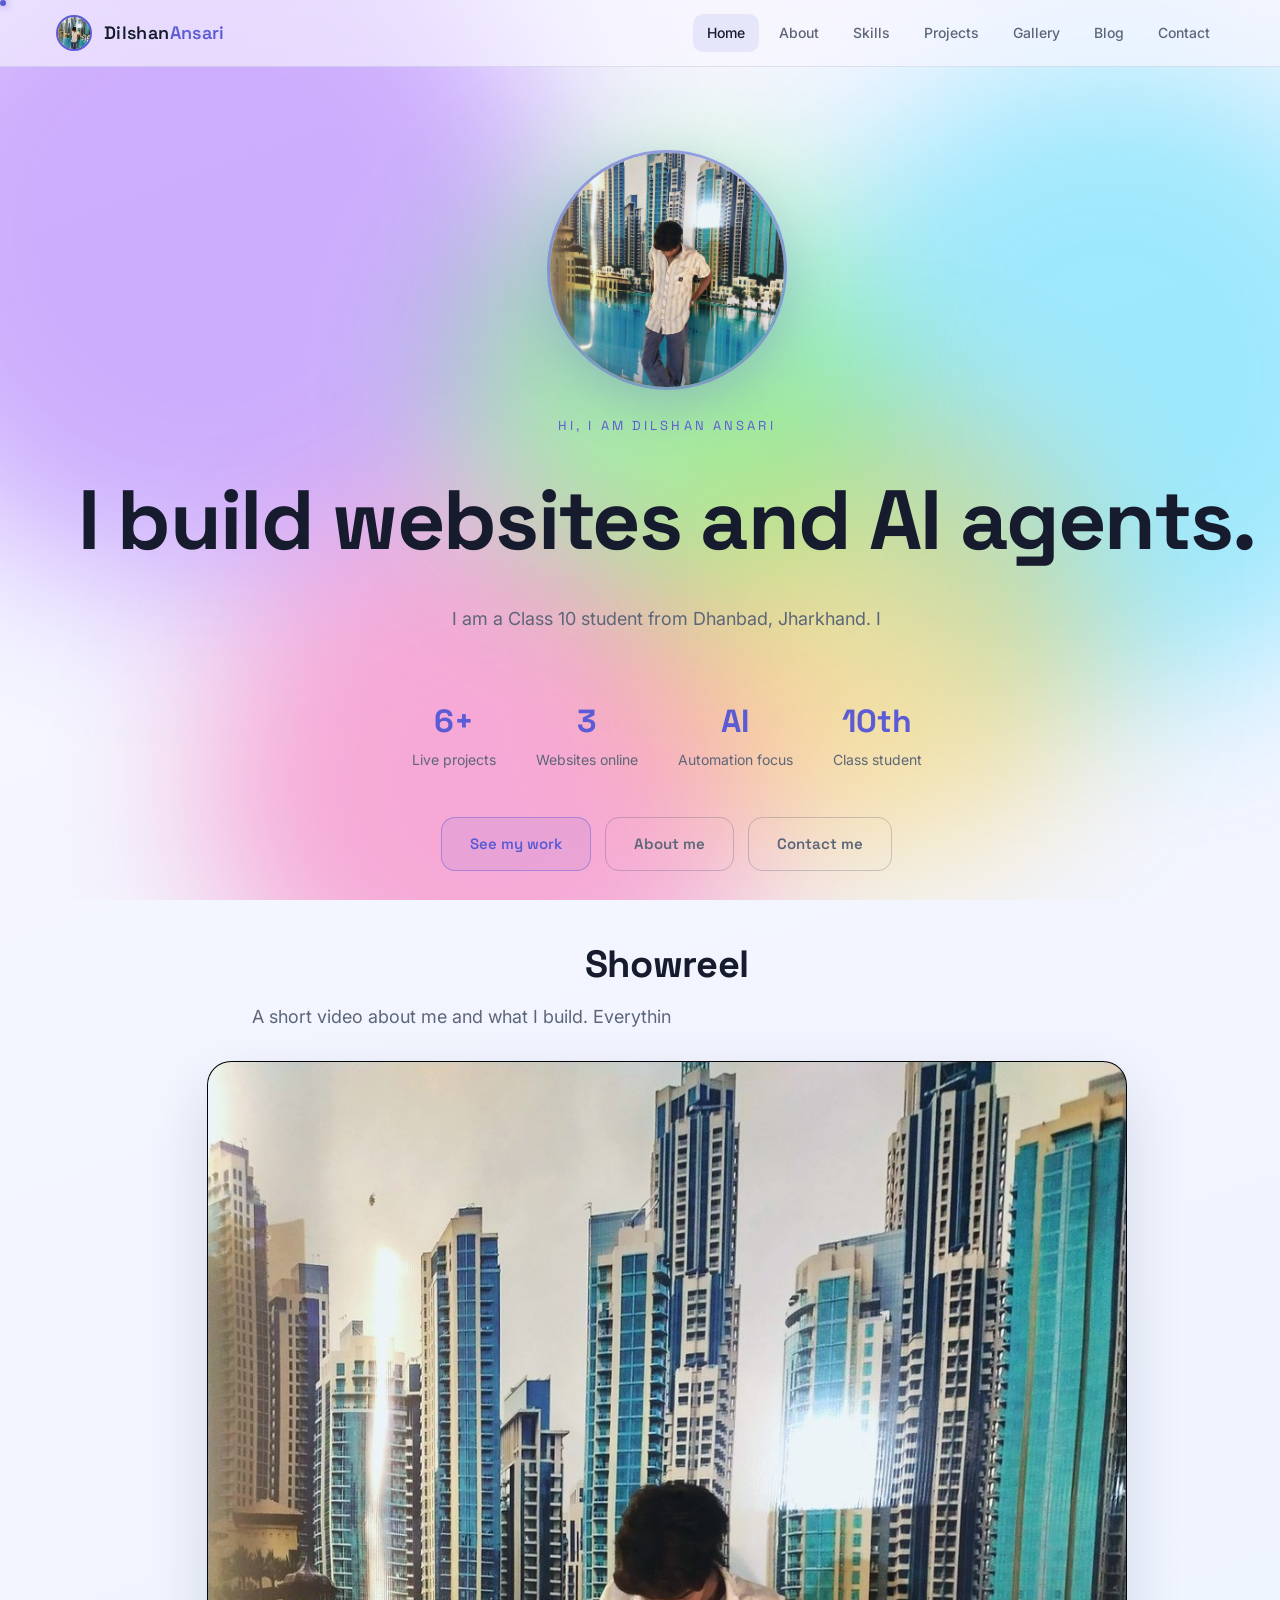
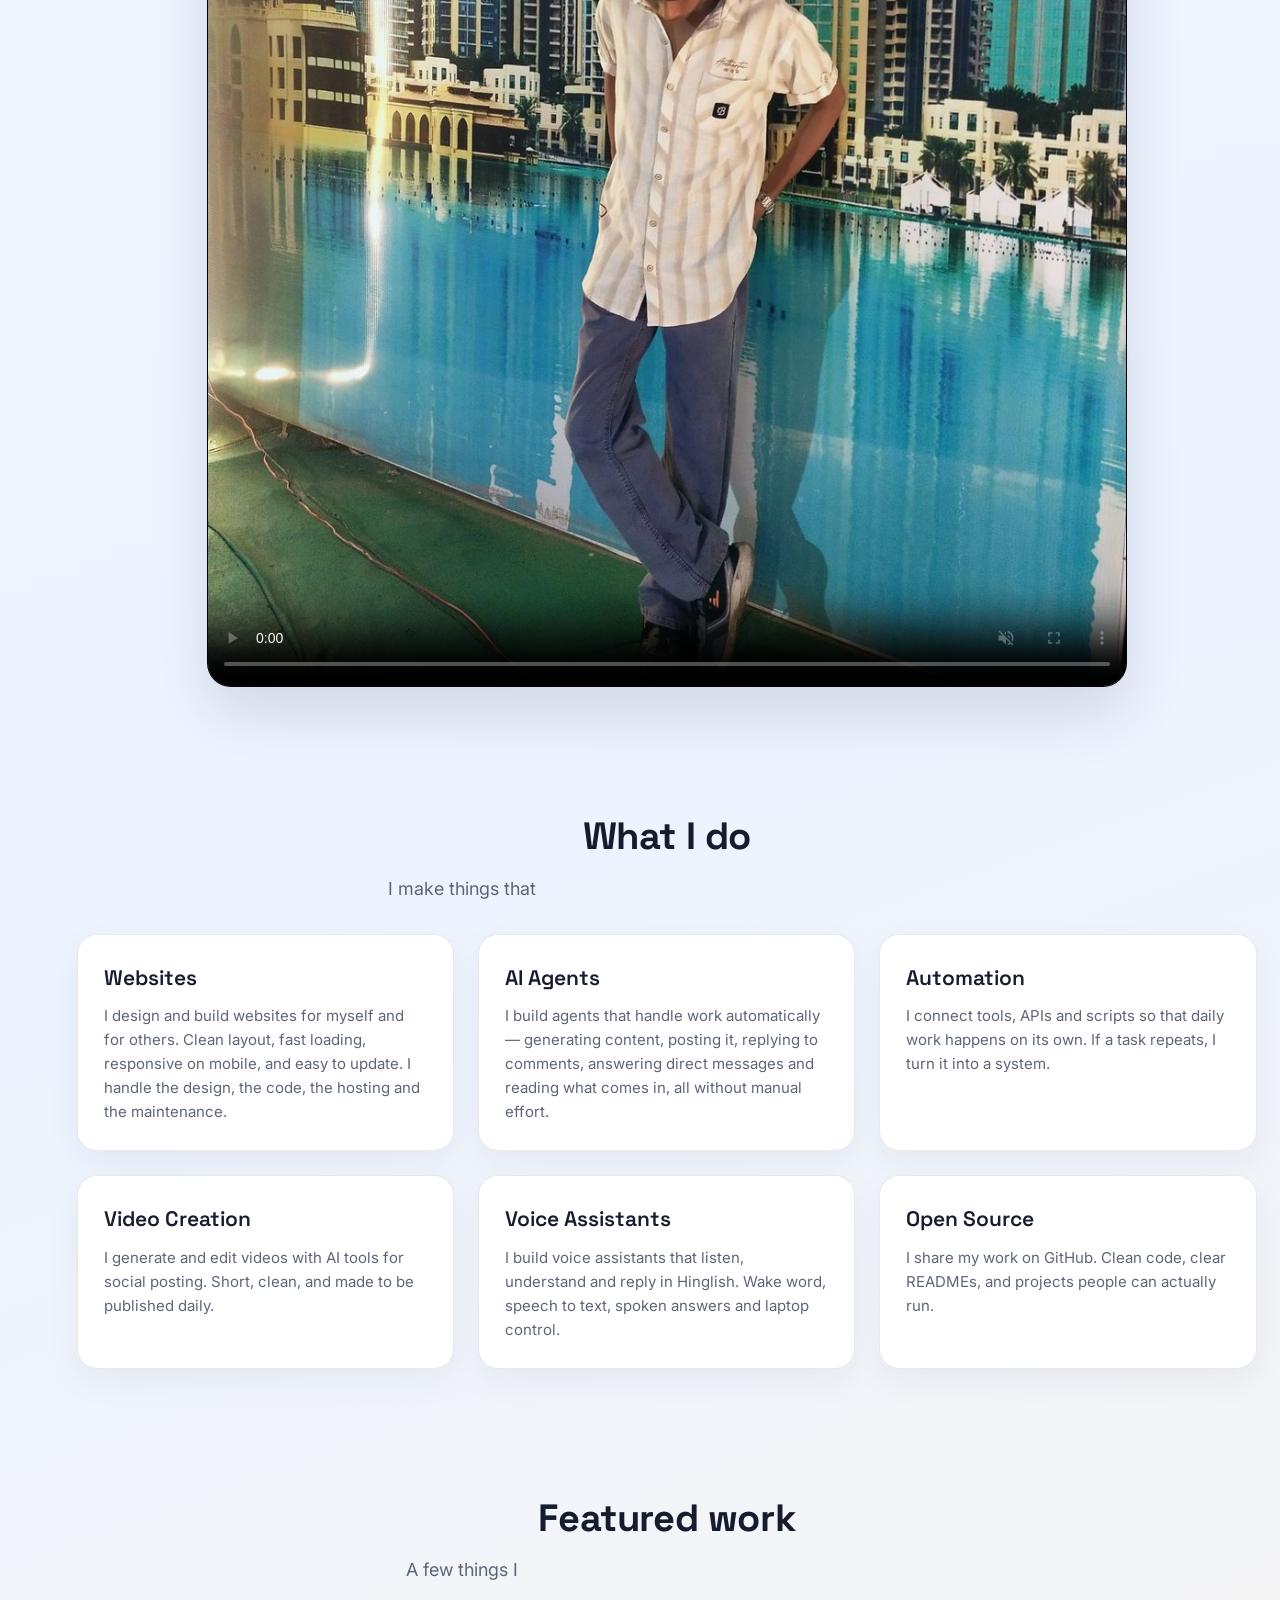
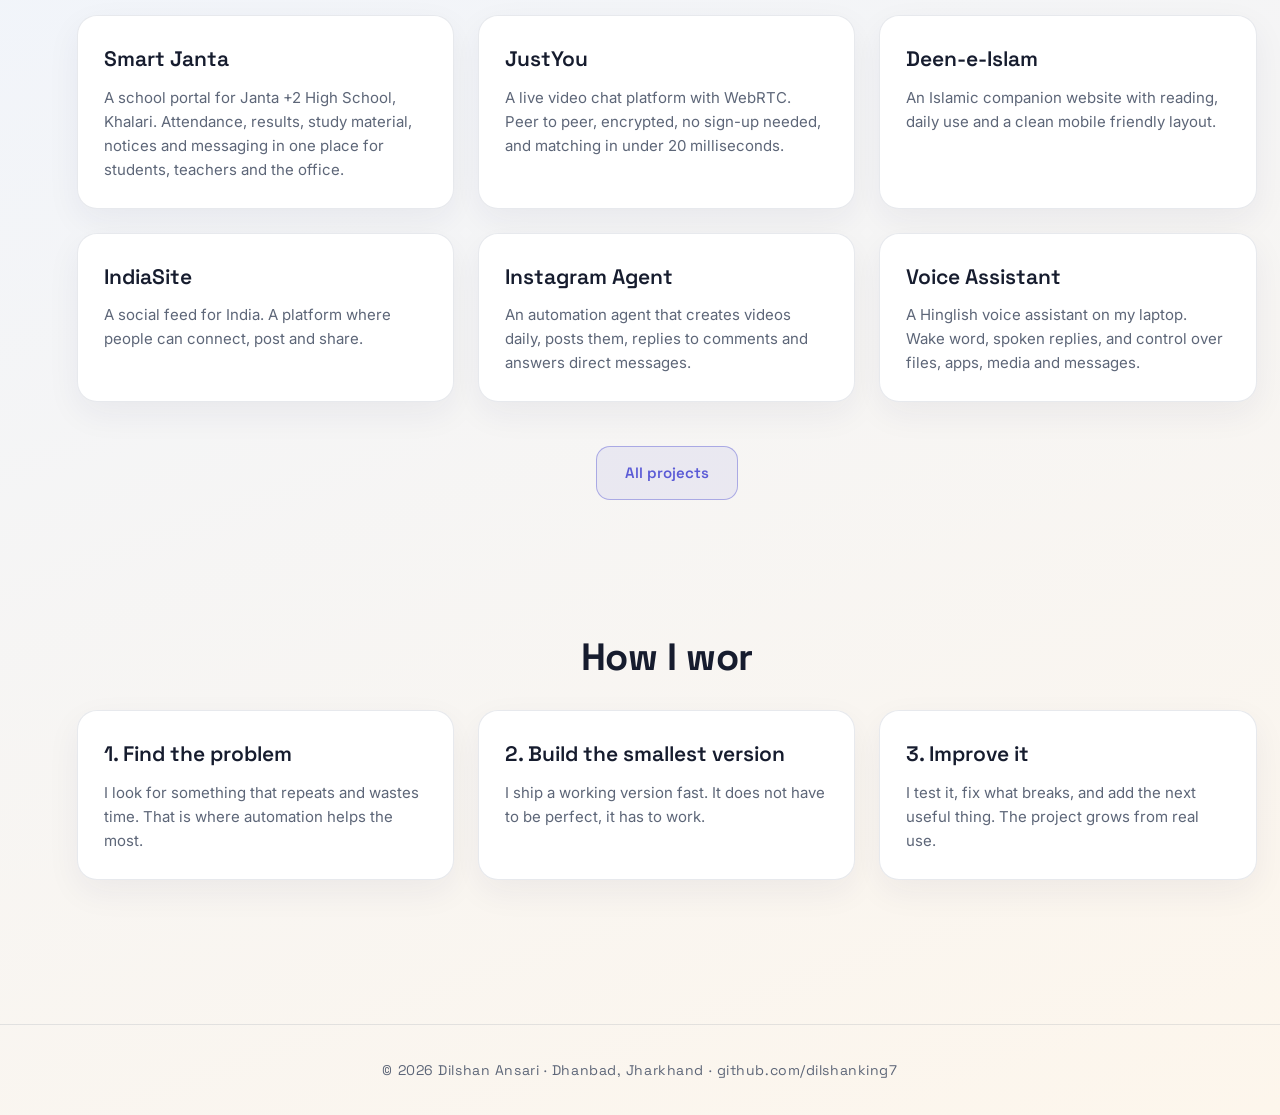
==== index.html @ b1e3a545 "Smooth + mobile-friendly: perf fixes, hamburger nav, autoplay video, SEO meta + JSON-LD, sitemap" ====
<!DOCTYPE html>
<html lang="en" class="no-js">
<head>
<meta charset="UTF-8">
<meta name="viewport" content="width=device-width, initial-scale=1.0">
<link rel="preconnect" href="https://fonts.googleapis.com">
<link rel="preconnect" href="https://fonts.gstatic.com" crossorigin>
<link rel="stylesheet" href="https://fonts.googleapis.com/css2?family=Space+Grotesk:wght@400;500;600;700&family=Inter:wght@300;400;500;600&display=swap">
<meta name="robots" content="index, follow, max-image-preview:large">
<link rel="canonical" href="https://dilshanking7.github.io/">
<meta property="og:site_name" content="Dilshan Ansari">
<meta property="og:type" content="website">
<meta property="og:url" content="https://dilshanking7.github.io/">
<meta property="og:title" content="Dilshan Ansari — Developer &amp; AI Automation | Dhanbad">
<meta property="og:description" content="Dilshan Ansari builds websites and AI agents. Based in Dhanbad, Jharkhand. Class 10 student, working fast with AI.">
<meta property="og:image" content="https://dilshanking7.github.io/assets/og.jpg">
<meta name="twitter:card" content="summary_large_image">
<meta name="twitter:title" content="Dilshan Ansari — Developer &amp; AI Automation | Dhanbad">
<meta name="twitter:description" content="Dilshan Ansari builds websites and AI agents. Based in Dhanbad, Jharkhand. Class 10 student, working fast with AI.">
<meta name="twitter:image" content="https://dilshanking7.github.io/assets/og.jpg">
<script type="application/ld+json">
{
  "@context": "https://schema.org",
  "@graph": [
    {
      "@type": "Person",
      "name": "Dilshan Ansari",
      "url": "https://dilshanking7.github.io/",
      "image": "https://dilshanking7.github.io/assets/dp.jpg",
      "sameAs": [
        "https://github.com/dilshanking7",
        "https://www.instagram.com/the._unfiltered_mind/",
        "https://www.instagram.com/dilshan.islamicfacts/",
        "mailto:indiasite13@gmail.com"
      ],
      "jobTitle": "Developer & AI Automation Engineer",
      "worksFor": {
        "@type": "Organization",
        "name": "DC"
      },
      "description": "Dilshan Ansari is a 14-year-old Class 10 student and developer from Dhanbad, Jharkhand, who builds websites and AI automation agents.",
      "knowsAbout": [
        "Web development",
        "AI automation",
        "Python",
        "Instagram automation",
        "Voice assistants",
        "Video creation"
      ],
      "significantLink": [
        "https://smart-janta.onrender.com/",
        "https://justyou.onrender.com/",
        "https://deen-e-islam.onrender.com/",
        "https://indiasite.vercel.app/"
      ],
      "alumniOf": {
        "@type": "Organization",
        "name": "Janta +2 High School, Khalari"
      }
    },
    {
      "@type": "WebSite",
      "name": "Dilshan Ansari",
      "url": "https://dilshanking7.github.io/",
      "description": "Websites and AI automation by Dilshan Ansari.",
      "author": {
        "@type": "Person",
        "name": "Dilshan Ansari"
      }
    }
  ]
}
</script>
<title>Dilshan Ansari — Developer & AI Automation | Dhanbad</title>
<meta name="description" content="Dilshan Ansari builds websites and AI agents. Based in Dhanbad, Jharkhand. Class 10 student, working fast with AI.">
<meta name="keywords" content="Dilshan Ansari, developer, AI automation, websites, Dhanbad, Jharkhand, student, portfolio">
<meta name="author" content="Dilshan Ansari">
<link rel="icon" href="logo.svg" type="image/svg+xml">
<link rel="stylesheet" href="assets/style.css">
</head>
<body>

<header class="nav">
  <a class="brand" href="index.html"><img src="assets/dp.jpg" class="brand-logo" alt="Dilshan Ansari"><span>Dilshan<span class="accent">Ansari</span></span></a>
  <nav class="nav-links" id="navLinks">
    <a href="index.html" class="active">Home</a>
    <a href="about.html">About</a>
    <a href="skills.html">Skills</a>
    <a href="projects.html">Projects</a>
    <a href="gallery.html">Gallery</a>
    <a href="blog.html">Blog</a>
    <a href="contact.html">Contact</a>
  </nav>
  <button class="nav-toggle" id="navToggle" aria-label="Menu" aria-expanded="false" aria-controls="navLinks">
    <span></span><span></span><span></span>
  </button>
</header>

<main class="page">
  <div class="wrap">

    <section class="hero">
      <div class="dp fade"><img src="assets/dp.jpg" alt="Dilshan Ansari"></div>
      <p class="eyebrow will-type" data-text="Hi, I am Dilshan Ansari"></p>
      <h1 class="will-type" data-text="I build websites and AI agents."></h1>
      <p class="lead will-type" data-text="I am a Class 10 student from Dhanbad, Jharkhand. I build websites, automation agents and AI tools. I work fast and I like to ship things people can actually use."></p>
      <div class="stats">
        <div class="stat"><b>6+</b><span>Live projects</span></div>
        <div class="stat"><b>3</b><span>Websites online</span></div>
        <div class="stat"><b>AI</b><span>Automation focus</span></div>
        <div class="stat"><b>10th</b><span>Class student</span></div>
      </div>
    </section>

    <div class="cta-mid fade">
      <a class="btn" href="projects.html">See my work</a>
      <a class="btn ghost" href="about.html">About me</a>
      <a class="btn ghost" href="contact.html">Contact me</a>
    </div>

    <section class="section">
      <div class="section-head">
        <h2 class="will-type" data-text="Showreel"></h2>
        <p class="lead will-type" data-text="A short video about me and what I build. Everything on this site is made by me."></p>
      </div>
      <div class="video-wrap fade">
        <video autoplay controls loop muted playsinline preload="auto" poster="assets/dp.jpg">
          <source src="assets/showreel.mp4" type="video/mp4">
          Your browser does not support the video tag.
        </video>
      </div>
    </section>

    <section class="section">
      <div class="section-head">
        <h2 class="will-type" data-text="What I do"></h2>
        <p class="lead will-type" data-text="I make things that run on their own. Most of my work is taking a repeatable task and turning it into a system that does it by itself."></p>
      </div>
      <div class="grid3">
        <div class="card fade"><h3>Websites</h3><p>I design and build websites for myself and for others. Clean layout, fast loading, responsive on mobile, and easy to update. I handle the design, the code, the hosting and the maintenance.</p></div>
        <div class="card fade"><h3>AI Agents</h3><p>I build agents that handle work automatically — generating content, posting it, replying to comments, answering direct messages and reading what comes in, all without manual effort.</p></div>
        <div class="card fade"><h3>Automation</h3><p>I connect tools, APIs and scripts so that daily work happens on its own. If a task repeats, I turn it into a system.</p></div>
        <div class="card fade"><h3>Video Creation</h3><p>I generate and edit videos with AI tools for social posting. Short, clean, and made to be published daily.</p></div>
        <div class="card fade"><h3>Voice Assistants</h3><p>I build voice assistants that listen, understand and reply in Hinglish. Wake word, speech to text, spoken answers and laptop control.</p></div>
        <div class="card fade"><h3>Open Source</h3><p>I share my work on GitHub. Clean code, clear READMEs, and projects people can actually run.</p></div>
      </div>
    </section>

    <section class="section">
      <div class="section-head">
        <h2 class="will-type" data-text="Featured work"></h2>
        <p class="lead will-type" data-text="A few things I have built and put online. Every card opens the live site."></p>
      </div>
      <div class="grid3">
        <div class="card fade"><h3>Smart Janta</h3><p>A school portal for Janta +2 High School, Khalari. Attendance, results, study material, notices and messaging in one place for students, teachers and the office.</p></div>
        <div class="card fade"><h3>JustYou</h3><p>A live video chat platform with WebRTC. Peer to peer, encrypted, no sign-up needed, and matching in under 20 milliseconds.</p></div>
        <div class="card fade"><h3>Deen-e-Islam</h3><p>An Islamic companion website with reading, daily use and a clean mobile friendly layout.</p></div>
        <div class="card fade"><h3>IndiaSite</h3><p>A social feed for India. A platform where people can connect, post and share.</p></div>
        <div class="card fade"><h3>Instagram Agent</h3><p>An automation agent that creates videos daily, posts them, replies to comments and answers direct messages.</p></div>
        <div class="card fade"><h3>Voice Assistant</h3><p>A Hinglish voice assistant on my laptop. Wake word, spoken replies, and control over files, apps, media and messages.</p></div>
      </div>
      <div class="cta-mid fade">
        <a class="btn" href="projects.html">All projects</a>
      </div>
    </section>

    <section class="section">
      <div class="section-head">
        <h2 class="will-type" data-text="How I work"></h2>
      </div>
      <div class="grid3">
        <div class="card fade"><h3>1. Find the problem</h3><p>I look for something that repeats and wastes time. That is where automation helps the most.</p></div>
        <div class="card fade"><h3>2. Build the smallest version</h3><p>I ship a working version fast. It does not have to be perfect, it has to work.</p></div>
        <div class="card fade"><h3>3. Improve it</h3><p>I test it, fix what breaks, and add the next useful thing. The project grows from real use.</p></div>
      </div>
    </section>

  </div>
</main>

<footer class="footer">
  <p>© <span class="year"></span> Dilshan Ansari · Dhanbad, Jharkhand · github.com/dilshanking7</p>
</footer>

<script src="assets/script.js"></script>
</body>
</html>
---- assets/style.css ----
/* Dilshan Ansari — portfolio (shared) */

:root{
  --bg1:#f7f6ff; --bg2:#edf4ff; --bg3:#fdf6ec;
  --panel:#ffffff; --panel-border:rgba(28,38,78,.10);
  --ink:#161c2e; --muted:#5d6678;
  --accent:#5b5bd6; --accent2:#0ea5e9; --yellow:#f59e0b;
  --radius:20px;
  --display:'Space Grotesk',system-ui,sans-serif;
  --body:'Inter',system-ui,sans-serif;
}
*{margin:0;padding:0;box-sizing:border-box}
html{scroll-behavior:smooth}
body{
  background:linear-gradient(160deg,var(--bg1),var(--bg2) 55%,var(--bg3));
  color:var(--ink);font-family:var(--body);line-height:1.6;overflow-x:hidden;min-height:100vh;
  -webkit-tap-highlight-color:transparent}
::selection{background:var(--accent);color:#fff}
a{color:inherit;text-decoration:none}
img{max-width:100%;display:block}

/* ---- animated rainbow glow background ---- */
.bg-anim{position:fixed;inset:0;z-index:0;overflow:hidden;pointer-events:none;
  will-change:filter;animation:hue 9s linear infinite}
.bg-anim i{position:absolute;border-radius:50%;filter:blur(78px);opacity:.40}
.bg-anim i:nth-child(1){width:56vw;height:56vw;left:-12%;top:-14%;background:hsl(265 95% 62%);animation:drift1 22s ease-in-out infinite}
.bg-anim i:nth-child(2){width:50vw;height:50vw;right:-12%;top:6%;background:hsl(190 95% 55%);animation:drift2 26s ease-in-out infinite}
.bg-anim i:nth-child(3){width:44vw;height:44vw;left:16%;bottom:-18%;background:hsl(330 95% 60%);animation:drift3 24s ease-in-out infinite}
.bg-anim i:nth-child(4){width:36vw;height:36vw;right:14%;bottom:4%;background:hsl(45 95% 55%);animation:drift1 28s ease-in-out infinite}
.bg-anim i:nth-child(5){width:32vw;height:32vw;left:36%;top:20%;background:hsl(120 80% 55%);animation:drift2 30s ease-in-out infinite}
@keyframes hue{to{filter:hue-rotate(360deg)}}
@keyframes drift1{0%,100%{transform:translate(0,0) scale(1)}50%{transform:translate(5vw,4vh) scale(1.12)}}
@keyframes drift2{0%,100%{transform:translate(0,0) scale(1.05)}50%{transform:translate(-4vw,5vh) scale(.95)}}
@keyframes drift3{0%,100%{transform:translate(0,0) scale(1)}50%{transform:translate(3vw,-4vh) scale(1.1)}}

/* cursor trail */
.trail{position:fixed;left:0;top:0;width:10px;height:10px;border-radius:50%;pointer-events:none;z-index:9999;
  background:var(--c,#5b5bd6);box-shadow:0 0 10px var(--c,#5b5bd6);opacity:.85;will-change:transform}
.cursor-dot{position:fixed;left:0;top:0;width:6px;height:6px;border-radius:50%;background:var(--accent);pointer-events:none;z-index:9999;
  box-shadow:0 0 8px rgba(91,91,214,.8)}
@media (hover:none){.trail,.cursor-dot{display:none}body{cursor:auto}}
html:not(.no-js) body{cursor:none}

/* nav */
.nav{position:fixed;top:0;left:0;right:0;z-index:60;display:flex;align-items:center;justify-content:space-between;
  padding:14px clamp(16px,5vw,56px);backdrop-filter:blur(16px);
  background:rgba(247,246,255,.62);border-bottom:1px solid var(--panel-border)}
.brand{display:flex;align-items:center;gap:12px;font-family:var(--display);font-weight:600;font-size:18px;letter-spacing:.02em}
.brand-logo{width:36px;height:36px;border-radius:50%;object-fit:cover;border:2px solid var(--accent)}
.nav-links{display:flex;gap:6px;font-size:14px;font-weight:500}
.nav-links a{padding:8px 14px;border-radius:10px;color:var(--muted);transition:color .25s,background .25s}
.nav-links a:hover,.nav-links a.active{color:var(--ink);background:rgba(91,91,214,.10)}

.nav-toggle{display:none;position:absolute;right:clamp(16px,5vw,56px);top:50%;transform:translateY(-50%);
  width:44px;height:44px;border:1px solid var(--panel-border);border-radius:12px;background:rgba(255,255,255,.75);
  cursor:pointer;flex-direction:column;align-items:center;justify-content:center;gap:5px;z-index:70;
  transition:background .25s,border-color .25s}
.nav-toggle:hover{background:#fff;border-color:rgba(91,91,214,.4)}
.nav-toggle:focus-visible{outline:2px solid var(--yellow);outline-offset:3px}
.nav-toggle span{display:block;width:18px;height:2px;border-radius:2px;background:var(--ink);transition:transform .3s ease,opacity .3s ease}
.nav-toggle.open span:nth-child(1){transform:translateY(7px) rotate(45deg)}
.nav-toggle.open span:nth-child(2){opacity:0}
.nav-toggle.open span:nth-child(3){transform:translateY(-7px) rotate(-45deg)}

/* layout */
.page{position:relative;z-index:1;min-height:100vh;padding:120px clamp(18px,6vw,80px) 80px}
.wrap{width:min(1180px,94vw);margin:0 auto}
.eyebrow{font-family:var(--display);font-size:13px;letter-spacing:.24em;text-transform:uppercase;color:var(--accent);margin-bottom:14px}
h1{font-family:var(--display);font-size:clamp(38px,7vw,84px);line-height:1.03;letter-spacing:-.02em;font-weight:700}
h2{font-family:var(--display);font-size:clamp(24px,3.6vw,38px);letter-spacing:-.01em;line-height:1.15}
h3{font-family:var(--display);font-size:21px;font-weight:600}
h4{font-family:var(--display);font-size:17px;font-weight:600;margin:18px 0 8px}
.lead{color:var(--muted);font-size:clamp(15px,1.8vw,18px);max-width:70ch;margin-top:16px}
.accent{color:var(--accent)}
.typed{min-height:1.2em}
p+p{margin-top:12px}

/* reveal — hidden only when JS marks them pre */
.will-type.pre,.fade.pre{opacity:0;transform:translateY(22px)}
.will-type.pre.in,.fade.pre.in{opacity:1;transform:none;transition:opacity .6s ease,transform .6s ease}

.btn{display:inline-block;font-family:var(--display);font-weight:600;font-size:15px;padding:14px 28px;border-radius:14px;
  border:1px solid rgba(91,91,214,.45);background:rgba(91,91,214,.08);color:var(--accent);
  transition:transform .2s ease,box-shadow .2s ease,background .2s ease}
.btn:hover{transform:translateY(-3px);box-shadow:0 14px 34px rgba(91,91,214,.22);background:rgba(91,91,214,.15)}
.btn.ghost{border-color:rgba(28,38,78,.2);background:transparent;color:var(--muted)}
.btn.ghost:hover{color:var(--ink);box-shadow:0 14px 34px rgba(28,38,78,.12)}
.btn:focus-visible{outline:2px solid var(--yellow);outline-offset:3px}

/* home */
.hero{display:flex;flex-direction:column;align-items:center;text-align:center;gap:26px;padding-top:30px}
.dp{width:min(240px,60vw);height:min(240px,60vw);border-radius:50%;overflow:hidden;
  border:3px solid rgba(91,91,214,.55);box-shadow:0 18px 50px rgba(91,91,214,.28)}
.dp img{width:100%;height:100%;object-fit:cover}
.cta-mid{display:flex;gap:14px;flex-wrap:wrap;justify-content:center;margin:44px 0 8px}
.stats{display:flex;gap:40px;flex-wrap:wrap;justify-content:center;margin-top:36px}
.stat b{display:block;font-family:var(--display);font-size:32px;color:var(--accent)}
.stat span{color:var(--muted);font-size:14px}

.section{padding:64px 0}
.section-head{margin-bottom:30px;text-align:center}
.grid2{display:grid;grid-template-columns:repeat(auto-fit,minmax(300px,1fr));gap:24px}
.grid3{display:grid;grid-template-columns:repeat(auto-fit,minmax(280px,1fr));gap:24px}

.card{background:var(--panel);border:1px solid var(--panel-border);border-radius:var(--radius);padding:26px;
  box-shadow:0 12px 34px rgba(28,38,78,.06);transition:transform .25s ease,box-shadow .25s ease,border-color .25s ease}
.card:hover{transform:translateY(-5px);box-shadow:0 22px 50px rgba(28,38,78,.10);border-color:rgba(91,91,214,.35)}
.card h3{margin-bottom:10px}
.card p{color:var(--muted);font-size:15px}

/* skills */
.skill{position:relative;overflow:hidden;background:var(--panel);border:1px solid var(--panel-border);
  border-radius:var(--radius);padding:26px;box-shadow:0 12px 34px rgba(28,38,78,.06);
  transition:transform .4s cubic-bezier(.2,.8,.2,1),border-color .3s,box-shadow .4s}
.skill:hover{transform:scale(1.07);border-color:rgba(91,91,214,.5);box-shadow:0 26px 60px rgba(91,91,214,.18);z-index:3}
.skill h3{margin-bottom:8px}
.skill p{color:var(--muted);font-size:14px}
.bar{height:8px;border-radius:999px;background:rgba(28,38,78,.10);overflow:hidden;margin-top:16px}
.bar i{display:block;height:100%;width:0;border-radius:999px;background:linear-gradient(90deg,var(--accent),var(--accent2));
  transition:width 1.1s cubic-bezier(.2,.8,.2,1)}
.in .bar i{width:var(--p)}

/* projects */
.proj{position:relative;background:var(--panel);border:1px solid var(--panel-border);border-radius:26px;overflow:hidden;
  box-shadow:0 12px 34px rgba(28,38,78,.06);transition:transform .3s cubic-bezier(.2,.8,.2,1),box-shadow .3s,border-color .3s}
.proj:hover{transform:translateY(-10px) rotate(-.5deg);box-shadow:0 30px 70px rgba(28,38,78,.14);border-color:rgba(91,91,214,.45)}
.proj-shot{height:200px;background-size:cover;background-position:center;position:relative;overflow:hidden}
.proj-shot::after{content:"";position:absolute;inset:0;background:linear-gradient(180deg,transparent,rgba(255,255,255,.6))}
.proj-open{position:absolute;right:16px;top:16px;z-index:2;font-family:var(--display);font-size:12px;font-weight:600;
  padding:7px 12px;border-radius:999px;background:rgba(91,91,214,.9);color:#fff}
.proj-body{padding:22px}
.proj-body h3{margin-bottom:8px}
.proj-body p{color:var(--muted);font-size:14px;margin-bottom:12px}
.tags{display:flex;gap:8px;flex-wrap:wrap}
.tags span{font-family:var(--display);font-size:11px;letter-spacing:.06em;padding:5px 10px;border-radius:999px;
  border:1px solid rgba(91,91,214,.3);color:var(--accent);background:rgba(91,91,214,.06)}

/* gallery stack */
.stack-wrap{display:flex;flex-direction:column;align-items:center;gap:22px}
.stack{position:relative;width:min(380px,86vw);height:460px;perspective:1500px}
.stack-card{position:absolute;left:0;right:0;top:0;margin:auto;width:min(330px,78vw);height:420px;border-radius:24px;overflow:hidden;
  border:1px solid rgba(91,91,214,.3);box-shadow:0 24px 60px rgba(28,38,78,.16);background:#fff;
  transition:transform .8s cubic-bezier(.2,.8,.2,1),opacity .8s,border-color .8s}
.stack-card img{width:100%;height:100%;object-fit:cover}
.stack-card.active{border-color:var(--accent);box-shadow:0 30px 70px rgba(91,91,214,.22)}
.stack-dots{display:flex;gap:10px}
.stack-dots button{width:10px;height:10px;border-radius:50%;border:none;padding:0;background:rgba(28,38,78,.18);transition:background .3s,transform .3s}
.stack-dots button.active{background:var(--accent);transform:scale(1.35)}

/* video */
.video-wrap{width:min(920px,94vw);margin:0 auto;border-radius:24px;overflow:hidden;
  box-shadow:0 26px 60px rgba(28,38,78,.14);border:1px solid var(--panel-border);background:#000}
.video-wrap video{display:block;width:100%;height:auto}

/* article / blog */
.article{max-width:860px;margin:0 auto;background:var(--panel);border:1px solid var(--panel-border);
  border-radius:var(--radius);padding:clamp(24px,5vw,52px);box-shadow:0 12px 34px rgba(28,38,78,.06)}
.article h2{margin:30px 0 12px;color:var(--accent)}
.article h3{margin:24px 0 10px}
.article p{color:var(--muted);margin-bottom:14px}
.article ul{color:var(--muted);margin:0 0 14px 22px}
.article li{margin-bottom:8px}
.article .meta{font-family:var(--display);font-size:13px;letter-spacing:.14em;text-transform:uppercase;color:var(--yellow);margin-bottom:16px}
.posts{display:grid;gap:24px}
.post{background:var(--panel);border:1px solid var(--panel-border);border-radius:var(--radius);padding:28px;
  box-shadow:0 12px 34px rgba(28,38,78,.06)}
.post h3{margin-bottom:10px}
.post p{color:var(--muted);font-size:15px}

/* contact */
.contact-card{display:flex;flex-direction:column;gap:6px;padding:24px;background:var(--panel);border:1px solid var(--panel-border);
  border-radius:var(--radius);box-shadow:0 12px 34px rgba(28,38,78,.06);
  transition:transform .25s,border-color .25s,box-shadow .25s}
.contact-card:hover{transform:translateY(-4px);border-color:rgba(91,91,214,.45);box-shadow:0 20px 50px rgba(28,38,78,.12)}
.contact-label{font-family:var(--display);font-size:11px;letter-spacing:.2em;text-transform:uppercase;color:var(--muted)}
.contact-card strong{font-size:16px;word-break:break-all}

.footer{text-align:center;padding:34px 16px;color:var(--muted);font-size:14px;border-top:1px solid var(--panel-border);
  font-family:var(--display);letter-spacing:.04em;position:relative;z-index:1}

/* ---- mobile nav ---- */
@media (max-width:820px){
  .nav-toggle{display:flex}
  .nav-links{position:fixed;top:65px;left:0;right:0;flex-direction:column;gap:4px;
    background:rgba(247,246,255,.97);backdrop-filter:blur(18px);
    padding:12px 16px 18px;border-bottom:1px solid var(--panel-border);
    box-shadow:0 18px 40px rgba(28,38,78,.10);display:none}
  .nav-links.open{display:flex}
  .nav-links a{padding:13px 14px;font-size:16px;border-radius:12px}
}

/* ---- small phones ---- */
@media (max-width:640px){
  .page{padding:104px 16px 64px}
  .section{padding:48px 0}
  .hero{gap:20px;padding-top:16px}
  .stats{gap:22px;margin-top:26px}
  .stat b{font-size:26px}
  .stack{height:380px}
  .stack-card{height:340px}
  .cta-mid{margin:32px 0 6px;gap:10px}
  .btn{padding:13px 22px;font-size:14px}
  .grid2,.grid3{gap:16px}
  .card{padding:20px}
}

@media (prefers-reduced-motion:reduce){
  *,*::before,*::after{animation-duration:.01ms!important;animation-iteration-count:1!important;transition-duration:.01ms!important}
  html{scroll-behavior:auto}
}
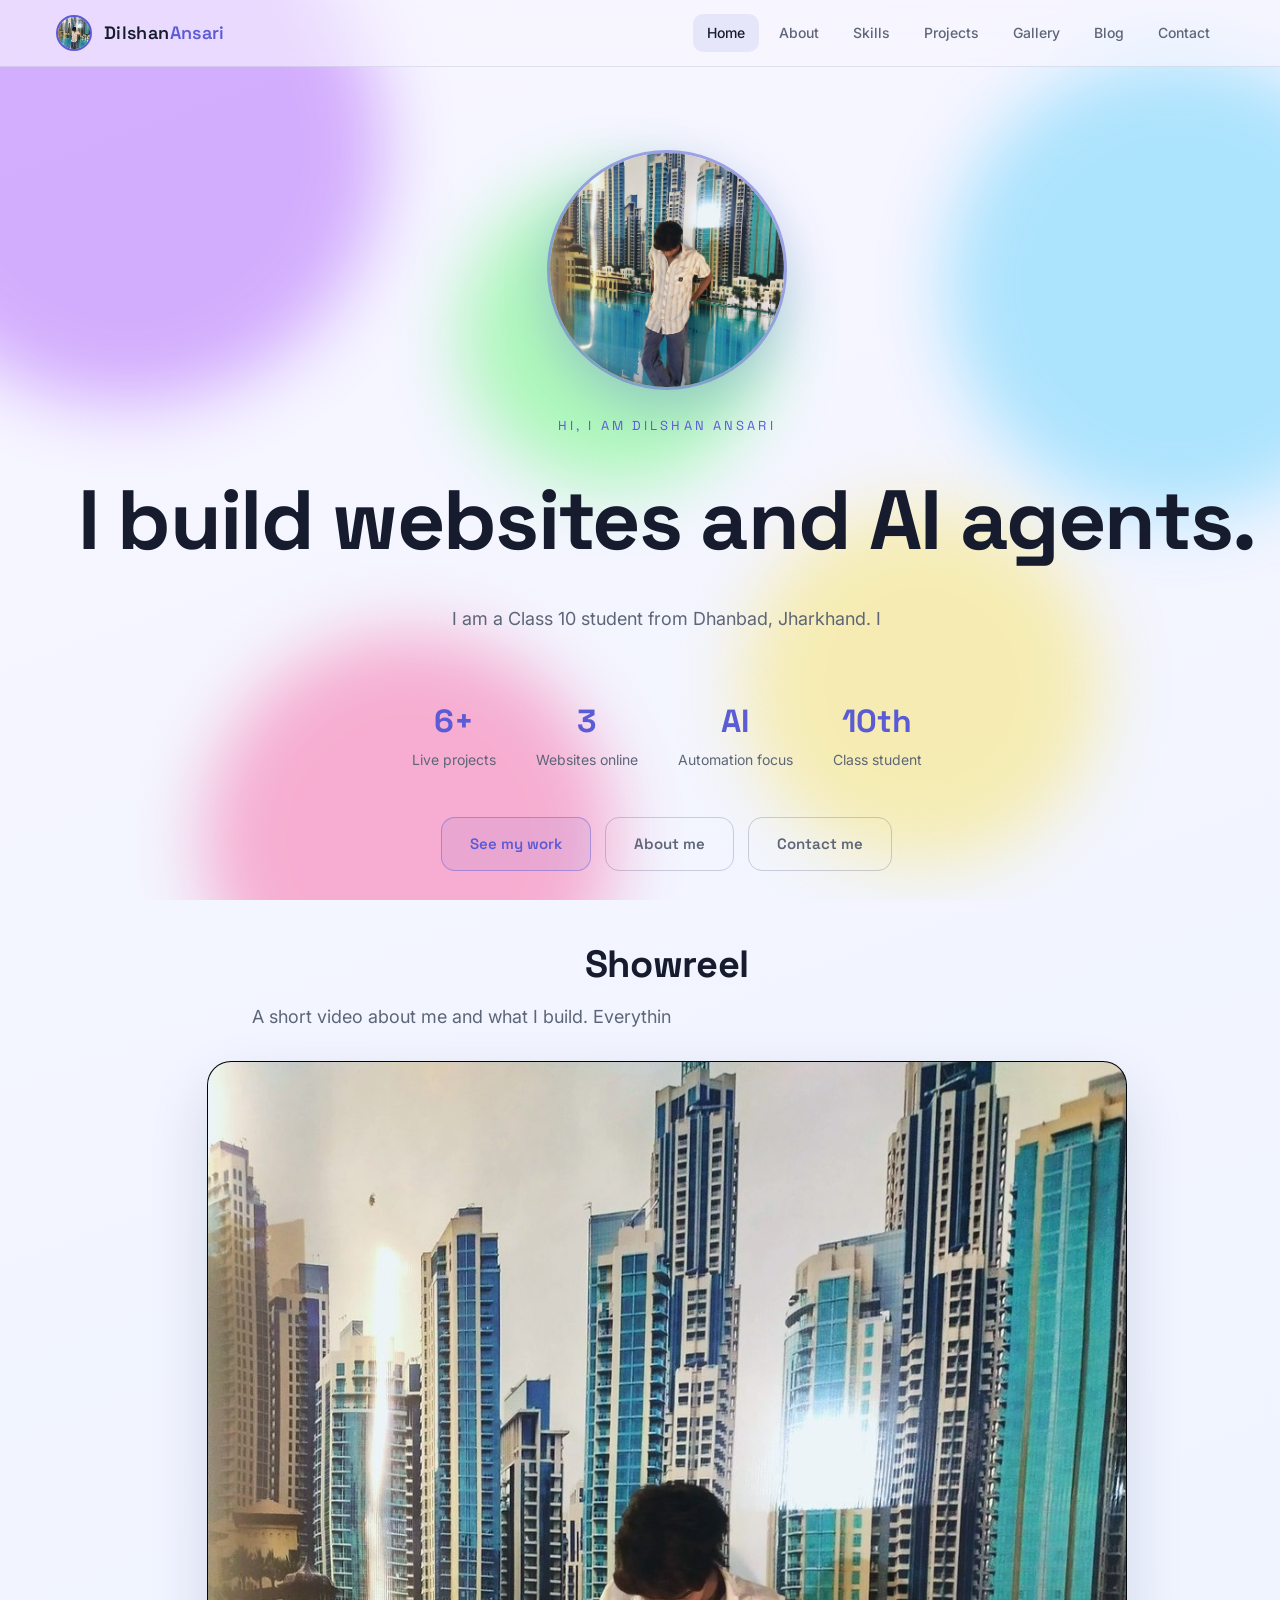
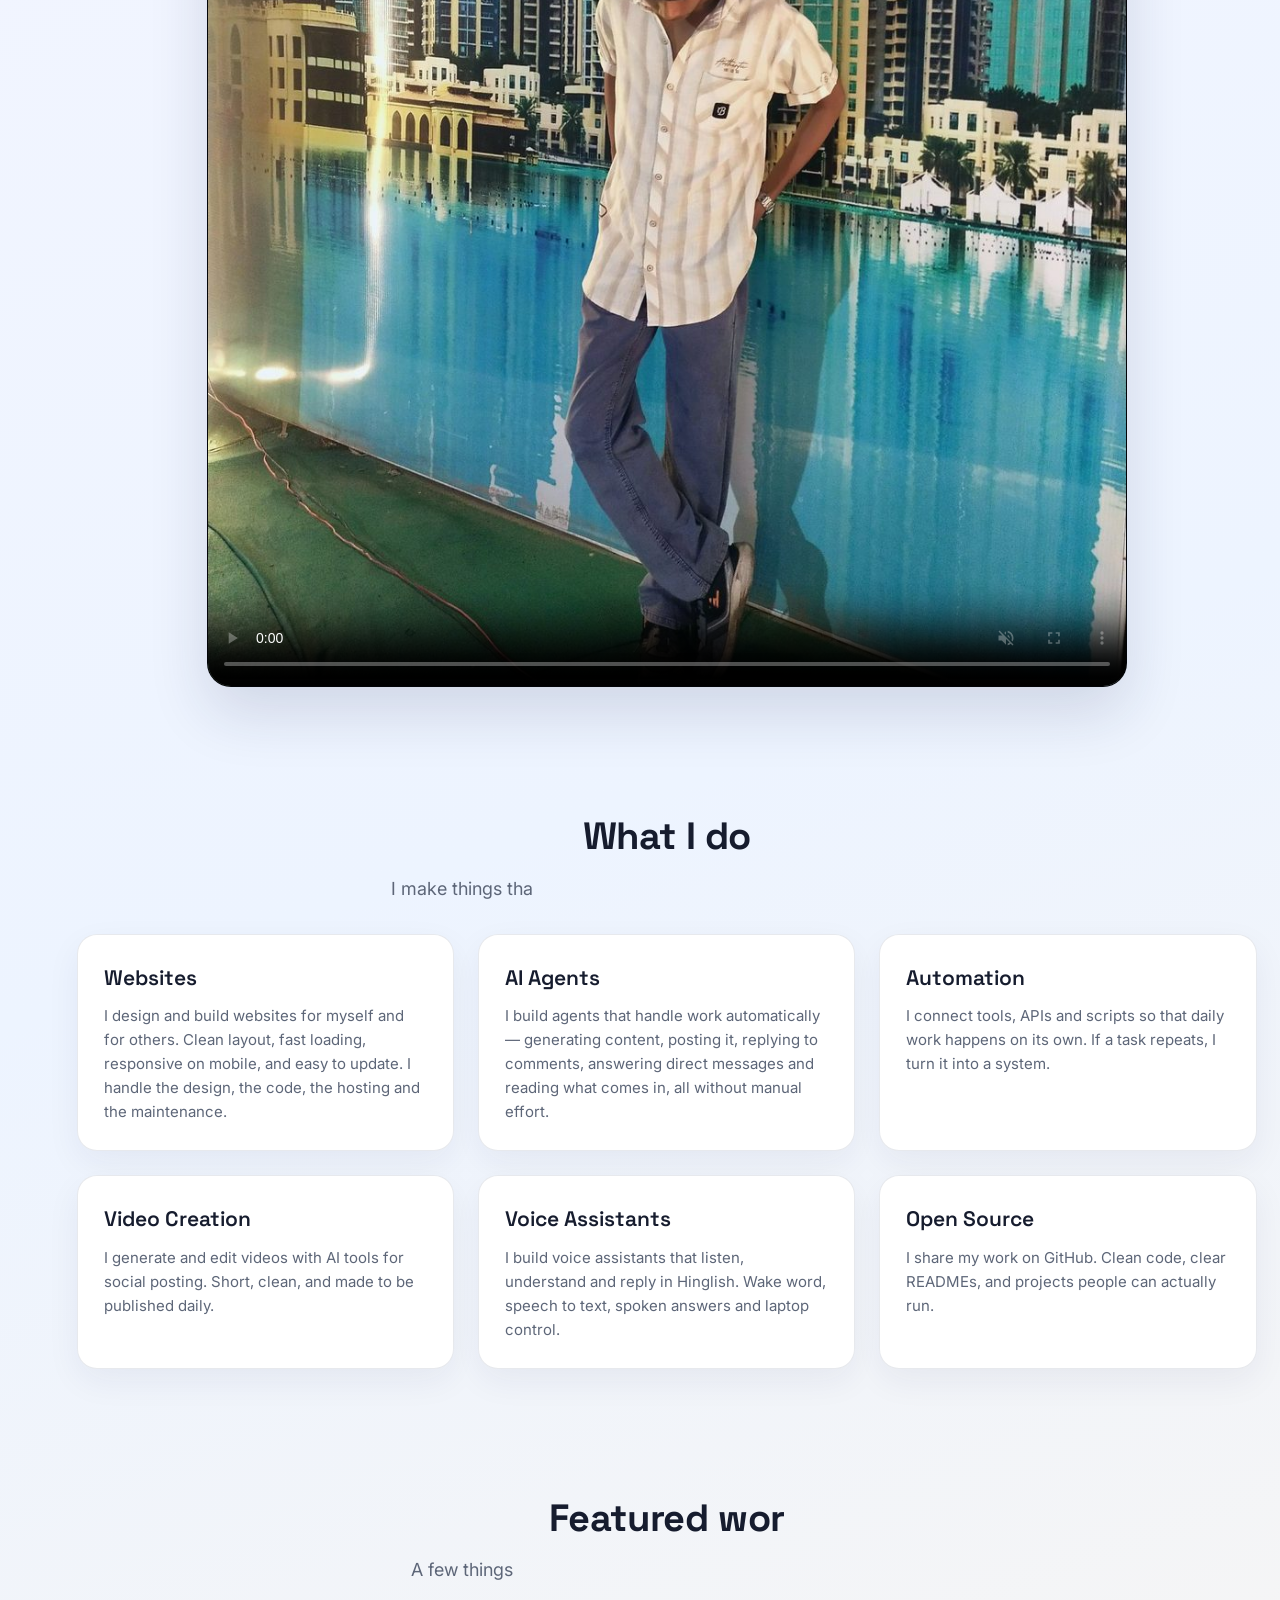
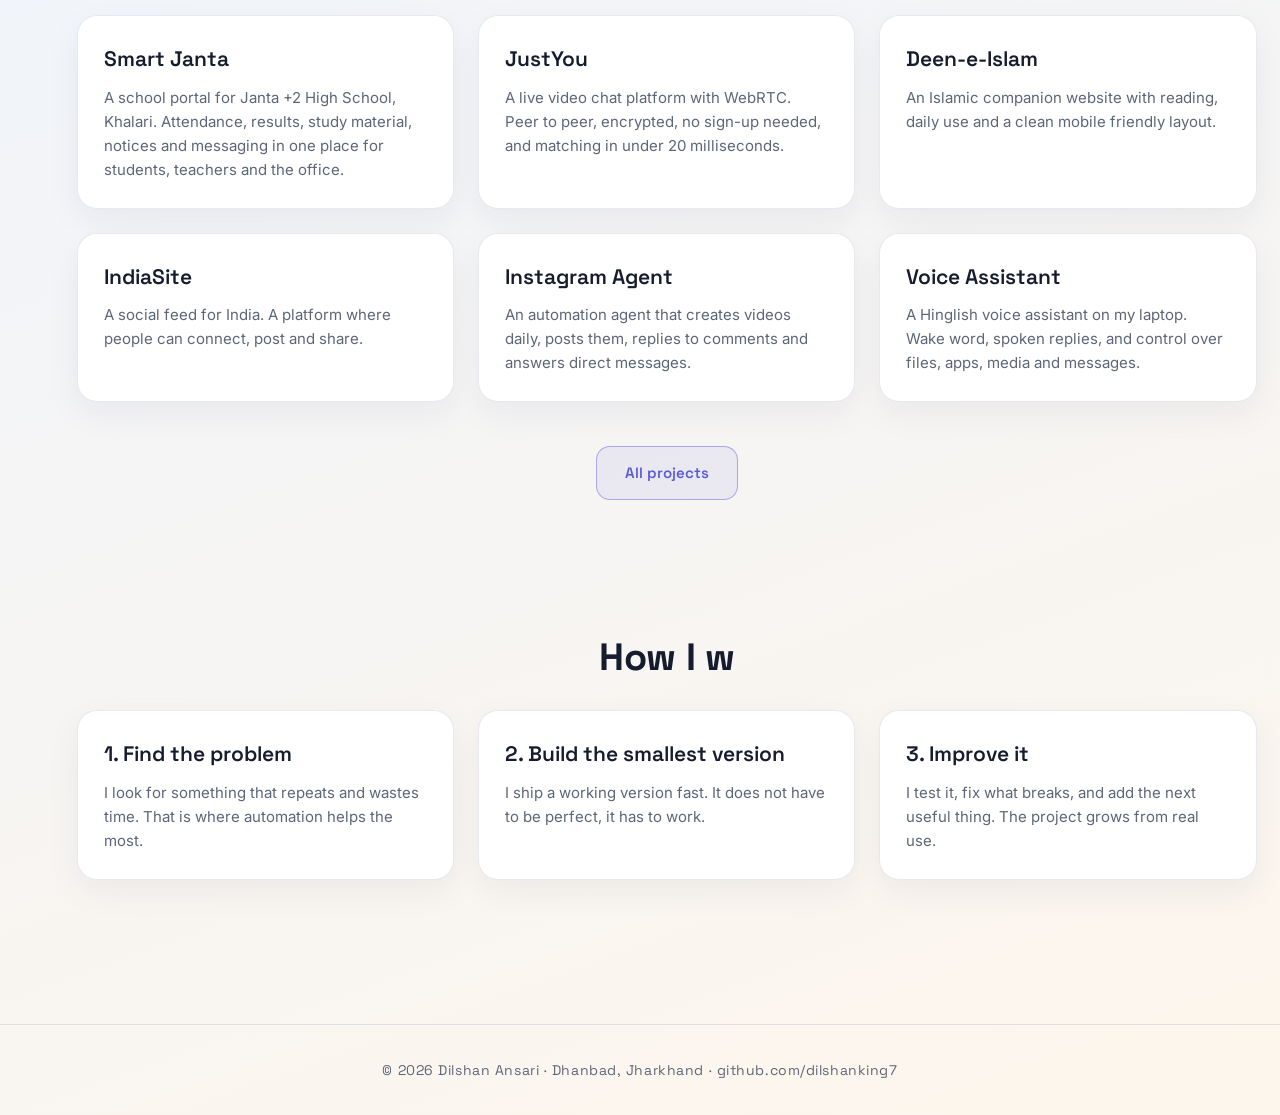
==== commit 23357f7e: "Add Google site verification meta tag" ====
--- a/index.html
+++ b/index.html
@@ -2,6 +2,7 @@
 <html lang="en" class="no-js">
 <head>
 <meta charset="UTF-8">
+<meta name="google-site-verification" content="gxWionJ4_88EIXTdRmnT7e4wcassd4cmGd5wkQ4dJdY" />
 <meta name="viewport" content="width=device-width, initial-scale=1.0">
 <link rel="preconnect" href="https://fonts.googleapis.com">
 <link rel="preconnect" href="https://fonts.gstatic.com" crossorigin>
--- a/assets/style.css
+++ b/assets/style.css
@@ -20,18 +20,13 @@
 img{max-width:100%;display:block}
 
 /* ---- animated rainbow glow background ---- */
-.bg-anim{position:fixed;inset:0;z-index:0;overflow:hidden;pointer-events:none;
-  will-change:filter;animation:hue 9s linear infinite}
-.bg-anim i{position:absolute;border-radius:50%;filter:blur(78px);opacity:.40}
-.bg-anim i:nth-child(1){width:56vw;height:56vw;left:-12%;top:-14%;background:hsl(265 95% 62%);animation:drift1 22s ease-in-out infinite}
-.bg-anim i:nth-child(2){width:50vw;height:50vw;right:-12%;top:6%;background:hsl(190 95% 55%);animation:drift2 26s ease-in-out infinite}
-.bg-anim i:nth-child(3){width:44vw;height:44vw;left:16%;bottom:-18%;background:hsl(330 95% 60%);animation:drift3 24s ease-in-out infinite}
-.bg-anim i:nth-child(4){width:36vw;height:36vw;right:14%;bottom:4%;background:hsl(45 95% 55%);animation:drift1 28s ease-in-out infinite}
-.bg-anim i:nth-child(5){width:32vw;height:32vw;left:36%;top:20%;background:hsl(120 80% 55%);animation:drift2 30s ease-in-out infinite}
-@keyframes hue{to{filter:hue-rotate(360deg)}}
-@keyframes drift1{0%,100%{transform:translate(0,0) scale(1)}50%{transform:translate(5vw,4vh) scale(1.12)}}
-@keyframes drift2{0%,100%{transform:translate(0,0) scale(1.05)}50%{transform:translate(-4vw,5vh) scale(.95)}}
-@keyframes drift3{0%,100%{transform:translate(0,0) scale(1)}50%{transform:translate(3vw,-4vh) scale(1.1)}}
+.bg-anim{position:fixed;inset:0;z-index:0;overflow:hidden;pointer-events:none}
+.bg-anim i{position:absolute;border-radius:50%;filter:blur(35px);opacity:.40}
+.bg-anim i:nth-child(1){width:40vw;height:40vw;left:-10%;top:-12%;background:hsl(265 95% 62%)}
+.bg-anim i:nth-child(2){width:36vw;height:36vw;right:-10%;top:6%;background:hsl(190 95% 55%)}
+.bg-anim i:nth-child(3){width:32vw;height:32vw;left:16%;bottom:-16%;background:hsl(330 95% 60%)}
+.bg-anim i:nth-child(4){width:28vw;height:28vw;right:14%;bottom:4%;background:hsl(45 95% 55%)}
+.bg-anim i:nth-child(5){width:24vw;height:24vw;left:36%;top:20%;background:hsl(120 80% 55%)}
 
 /* cursor trail */
 .trail{position:fixed;left:0;top:0;width:10px;height:10px;border-radius:50%;pointer-events:none;z-index:9999;
@@ -124,7 +119,7 @@
 .proj{position:relative;background:var(--panel);border:1px solid var(--panel-border);border-radius:26px;overflow:hidden;
   box-shadow:0 12px 34px rgba(28,38,78,.06);transition:transform .3s cubic-bezier(.2,.8,.2,1),box-shadow .3s,border-color .3s}
 .proj:hover{transform:translateY(-10px) rotate(-.5deg);box-shadow:0 30px 70px rgba(28,38,78,.14);border-color:rgba(91,91,214,.45)}
-.proj-shot{height:200px;background-size:cover;background-position:center;position:relative;overflow:hidden}
+.proj-shot{height:200px;background-size:cover;background-position:top center;position:relative;overflow:hidden}
 .proj-shot::after{content:"";position:absolute;inset:0;background:linear-gradient(180deg,transparent,rgba(255,255,255,.6))}
 .proj-open{position:absolute;right:16px;top:16px;z-index:2;font-family:var(--display);font-size:12px;font-weight:600;
   padding:7px 12px;border-radius:999px;background:rgba(91,91,214,.9);color:#fff}
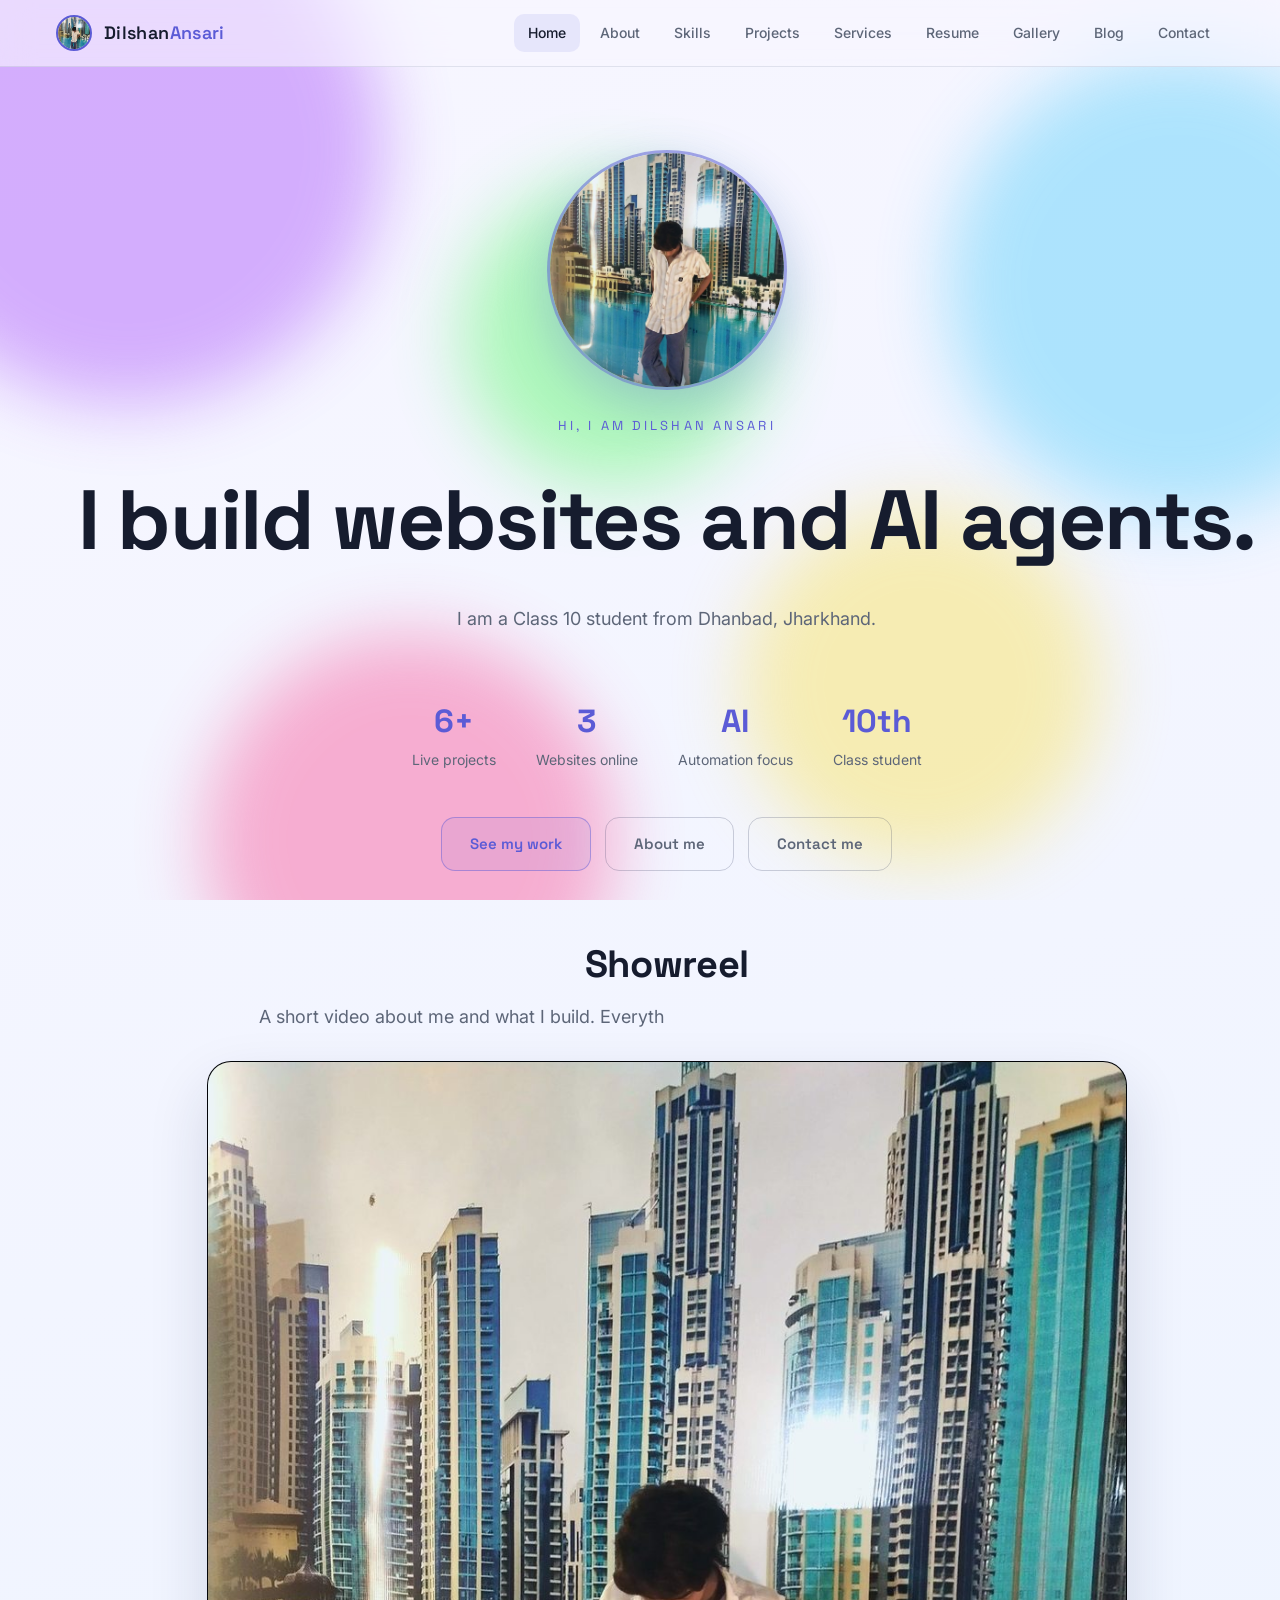
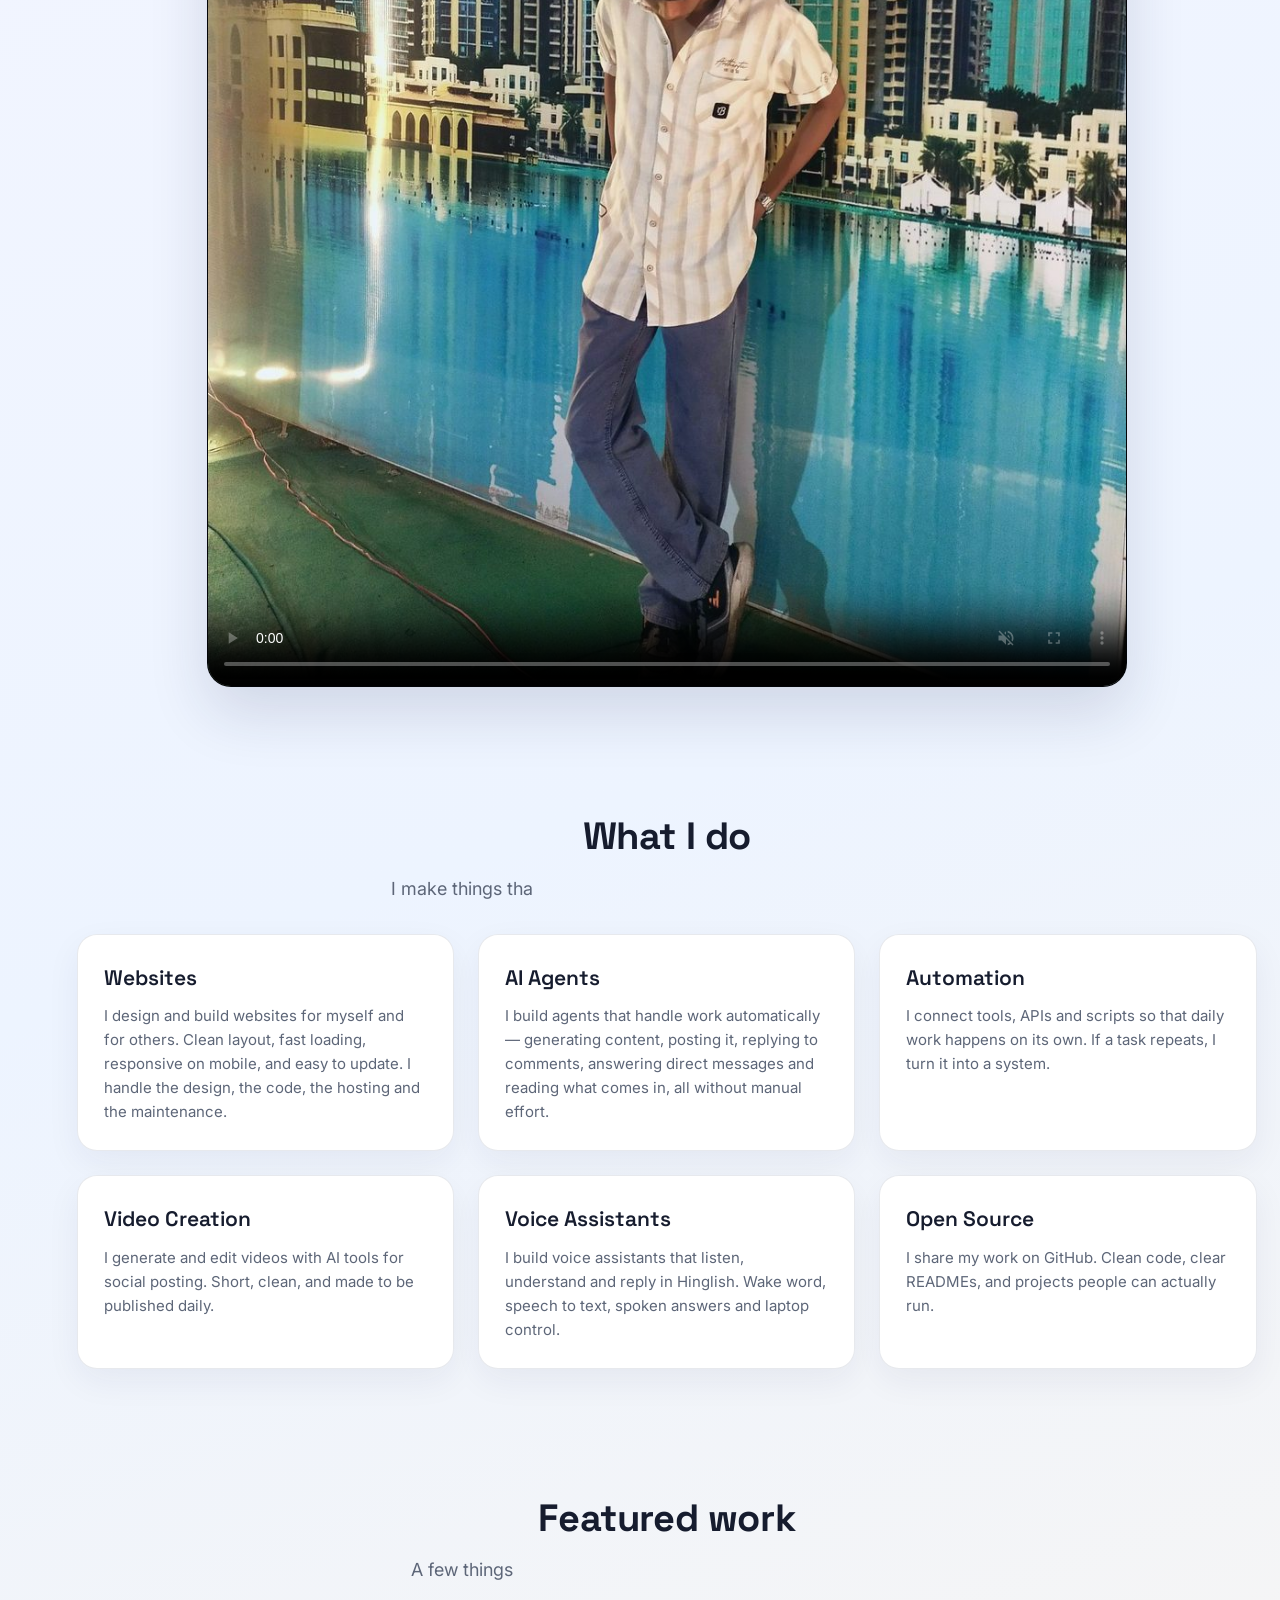
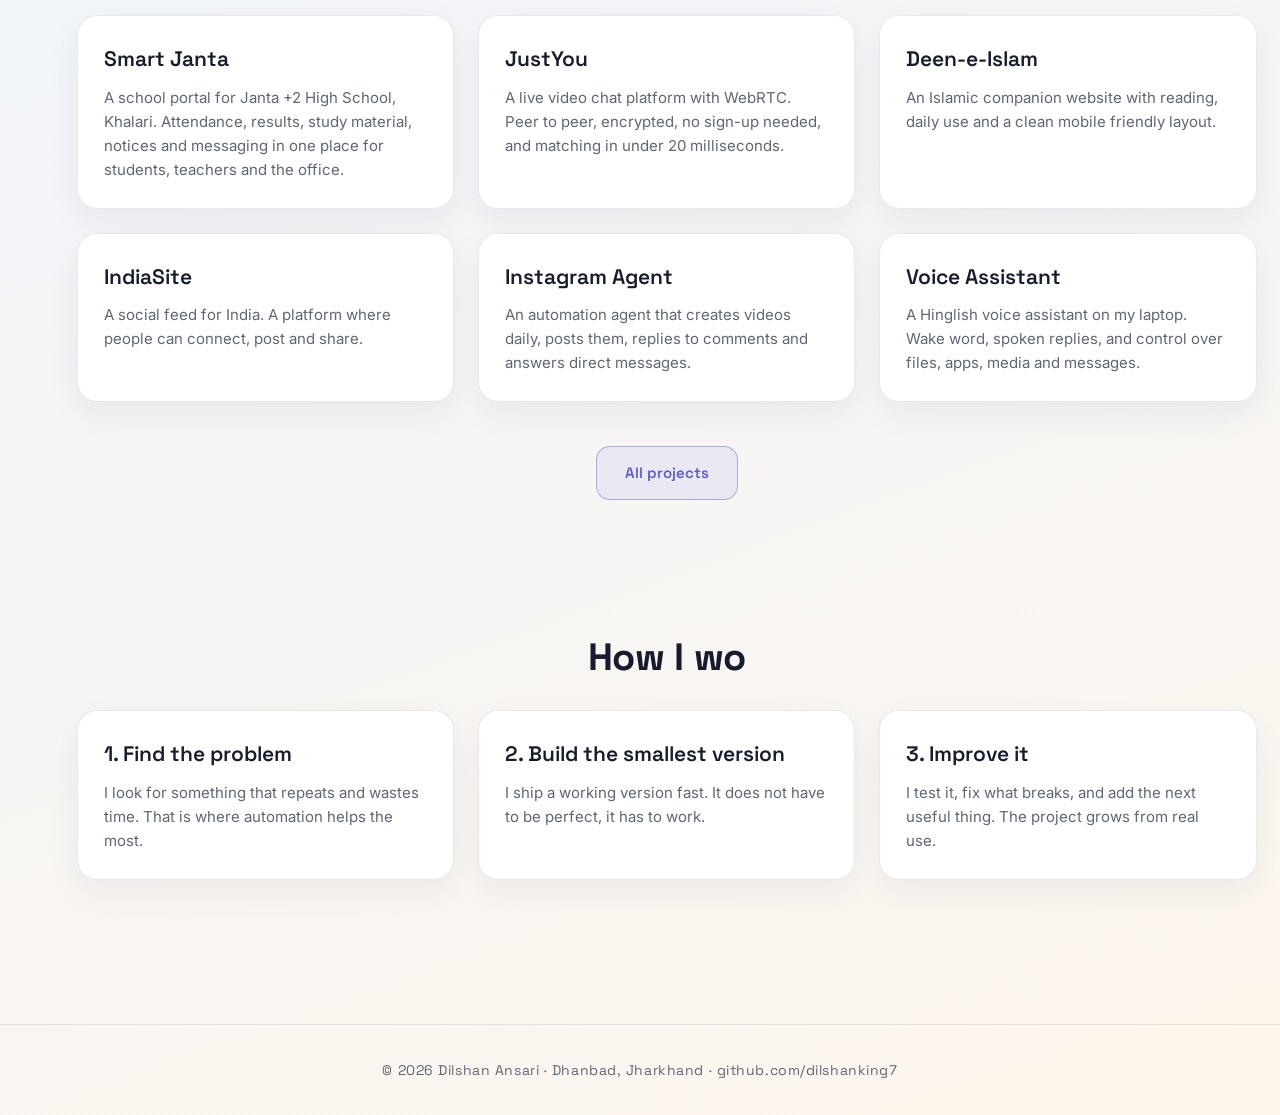
==== commit 3b47759e: "Add resume page + PDF, services/hire-me page, update nav and sitemap" ====
--- a/index.html
+++ b/index.html
@@ -88,6 +88,8 @@
     <a href="about.html">About</a>
     <a href="skills.html">Skills</a>
     <a href="projects.html">Projects</a>
+    <a href="services.html">Services</a>
+    <a href="resume.html">Resume</a>
     <a href="gallery.html">Gallery</a>
     <a href="blog.html">Blog</a>
     <a href="contact.html">Contact</a>
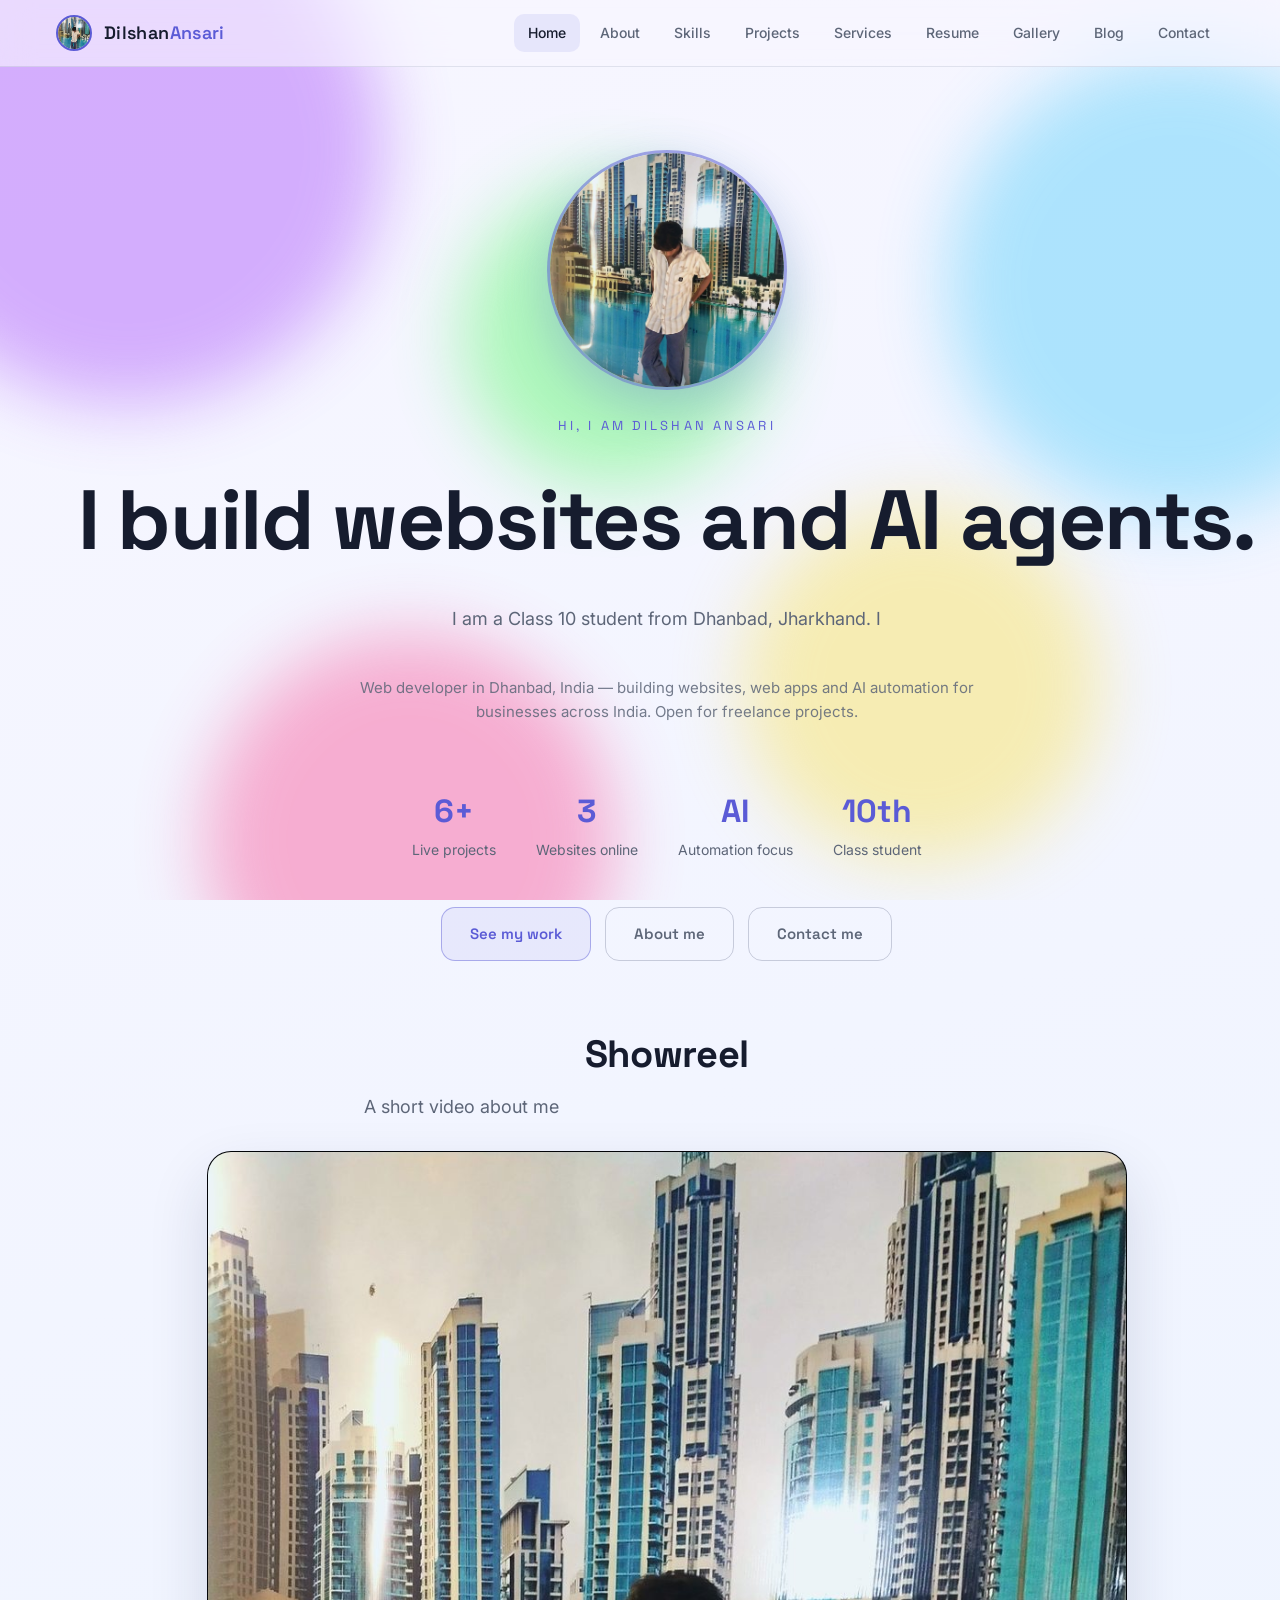
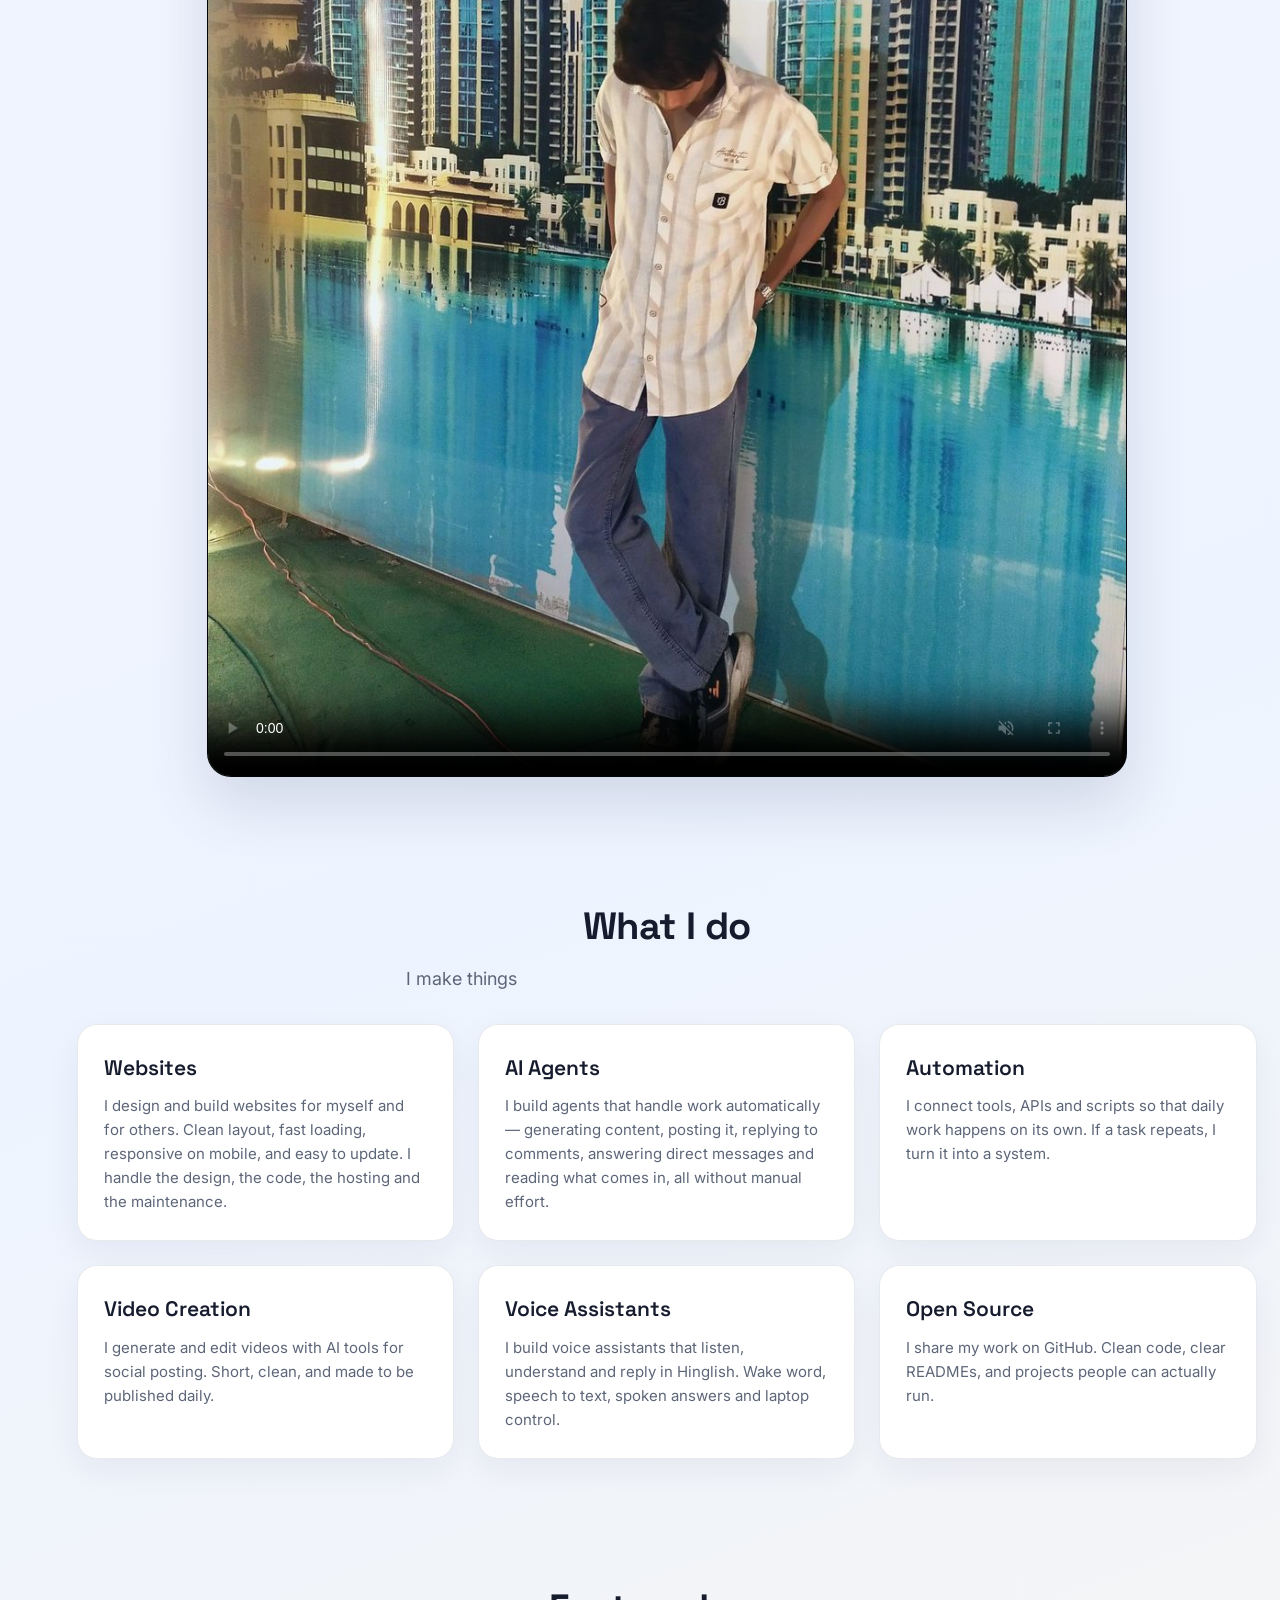
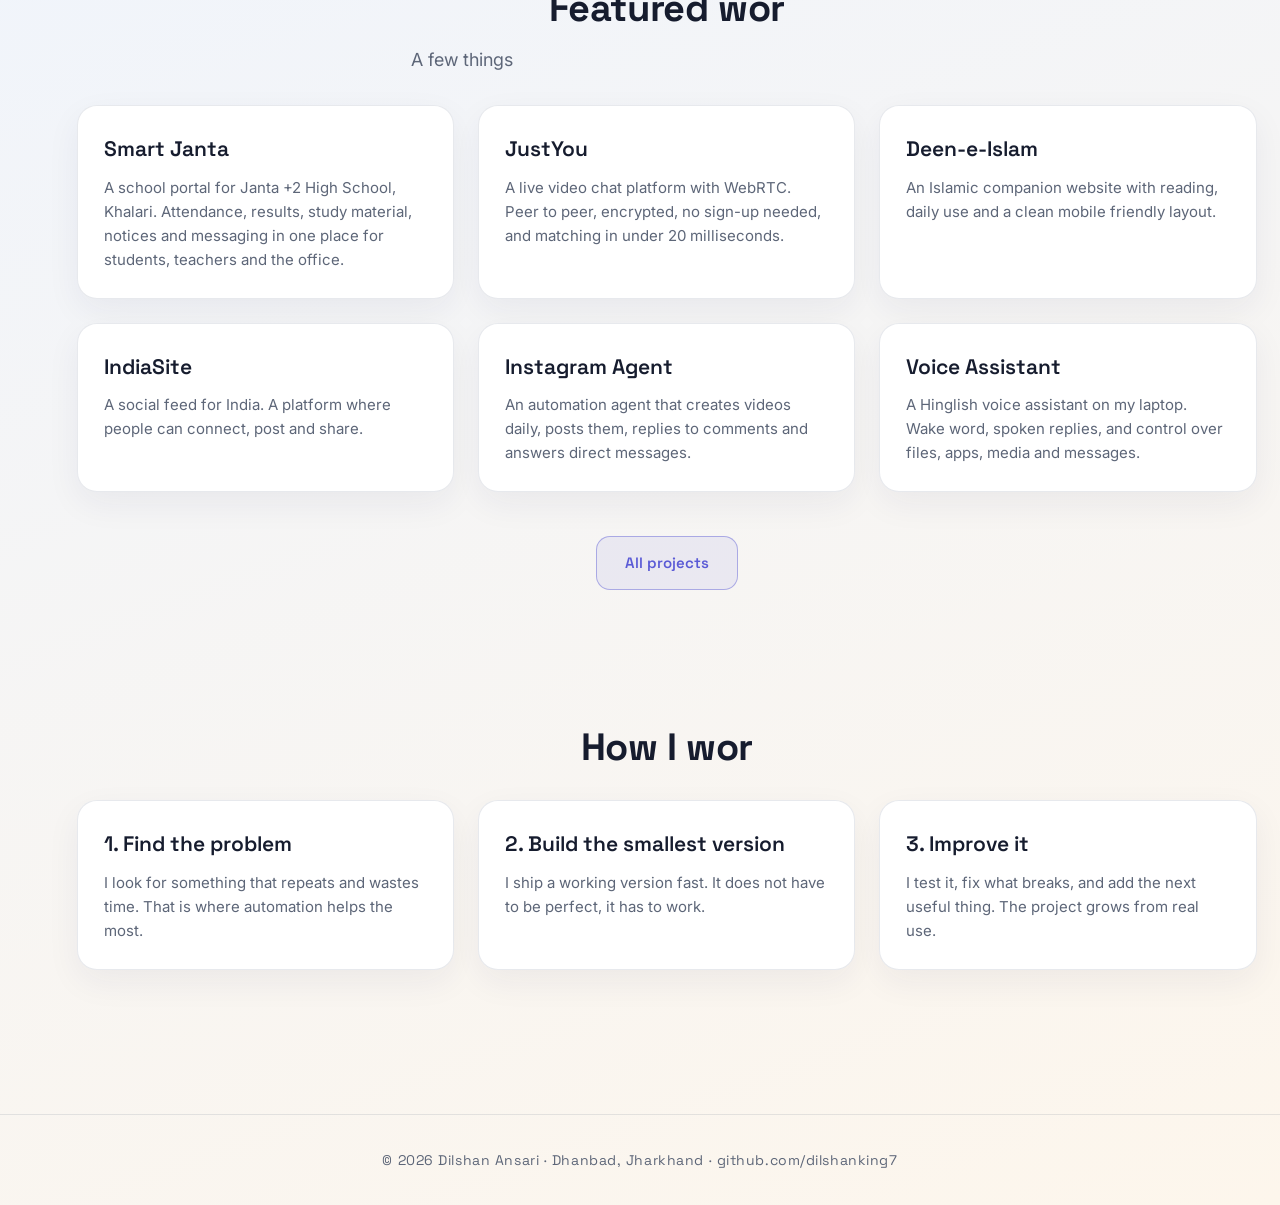
==== commit 53257825: "SEO: web developer Dhanbad tagline, keywords, identity links, fix age" ====
--- a/index.html
+++ b/index.html
@@ -12,12 +12,12 @@
 <meta property="og:site_name" content="Dilshan Ansari">
 <meta property="og:type" content="website">
 <meta property="og:url" content="https://dilshanking7.github.io/">
-<meta property="og:title" content="Dilshan Ansari — Developer &amp; AI Automation | Dhanbad">
-<meta property="og:description" content="Dilshan Ansari builds websites and AI agents. Based in Dhanbad, Jharkhand. Class 10 student, working fast with AI.">
+<meta property="og:title" content="Dilshan Ansari — Web Developer in Dhanbad | Websites, Web Apps &amp; AI Automation">
+<meta property="og:description" content="Dilshan Ansari is a web developer in Dhanbad, Jharkhand, India. He builds business websites, web apps and AI automation agents for clients across India. Available for freelance work.">
 <meta property="og:image" content="https://dilshanking7.github.io/assets/og.jpg">
 <meta name="twitter:card" content="summary_large_image">
-<meta name="twitter:title" content="Dilshan Ansari — Developer &amp; AI Automation | Dhanbad">
-<meta name="twitter:description" content="Dilshan Ansari builds websites and AI agents. Based in Dhanbad, Jharkhand. Class 10 student, working fast with AI.">
+<meta name="twitter:title" content="Dilshan Ansari — Web Developer in Dhanbad | Websites, Web Apps &amp; AI Automation">
+<meta name="twitter:description" content="Dilshan Ansari is a web developer in Dhanbad, Jharkhand, India. He builds business websites, web apps and AI automation agents for clients across India. Available for freelance work.">
 <meta name="twitter:image" content="https://dilshanking7.github.io/assets/og.jpg">
 <script type="application/ld+json">
 {
@@ -32,6 +32,8 @@
         "https://github.com/dilshanking7",
         "https://www.instagram.com/the._unfiltered_mind/",
         "https://www.instagram.com/dilshan.islamicfacts/",
+        "https://www.facebook.com/profile.php?id=61596043923837",
+        "https://www.linkedin.com/in/dilshan-a-82844144b/",
         "mailto:indiasite13@gmail.com"
       ],
       "jobTitle": "Developer & AI Automation Engineer",
@@ -39,7 +41,7 @@
         "@type": "Organization",
         "name": "DC"
       },
-      "description": "Dilshan Ansari is a 14-year-old Class 10 student and developer from Dhanbad, Jharkhand, who builds websites and AI automation agents.",
+      "description": "Dilshan Ansari is a 17-year-old Class 10 student and developer from Dhanbad, Jharkhand, who builds websites and AI automation agents.",
       "knowsAbout": [
         "Web development",
         "AI automation",
@@ -72,9 +74,9 @@
   ]
 }
 </script>
-<title>Dilshan Ansari — Developer & AI Automation | Dhanbad</title>
-<meta name="description" content="Dilshan Ansari builds websites and AI agents. Based in Dhanbad, Jharkhand. Class 10 student, working fast with AI.">
-<meta name="keywords" content="Dilshan Ansari, developer, AI automation, websites, Dhanbad, Jharkhand, student, portfolio">
+<title>Dilshan Ansari — Web Developer in Dhanbad | Websites, Web Apps &amp; AI Automation</title>
+<meta name="description" content="Dilshan Ansari is a web developer in Dhanbad, Jharkhand, India. He builds business websites, web apps and AI automation agents for clients across India, and is available for freelance projects.">
+<meta name="keywords" content="web developer Dhanbad, website designer Dhanbad, website banane wale Dhanbad, freelance web developer India, web design Jharkhand, business website India, AI automation developer, Instagram automation, build website for business, Dilshan Ansari">
 <meta name="author" content="Dilshan Ansari">
 <link rel="icon" href="logo.svg" type="image/svg+xml">
 <link rel="stylesheet" href="assets/style.css">
@@ -107,6 +109,7 @@
       <p class="eyebrow will-type" data-text="Hi, I am Dilshan Ansari"></p>
       <h1 class="will-type" data-text="I build websites and AI agents."></h1>
       <p class="lead will-type" data-text="I am a Class 10 student from Dhanbad, Jharkhand. I build websites, automation agents and AI tools. I work fast and I like to ship things people can actually use."></p>
+      <p class="lead" style="font-size:15px;opacity:.85">Web developer in Dhanbad, India — building websites, web apps and AI automation for businesses across India. Open for freelance projects.</p>
       <div class="stats">
         <div class="stat"><b>6+</b><span>Live projects</span></div>
         <div class="stat"><b>3</b><span>Websites online</span></div>
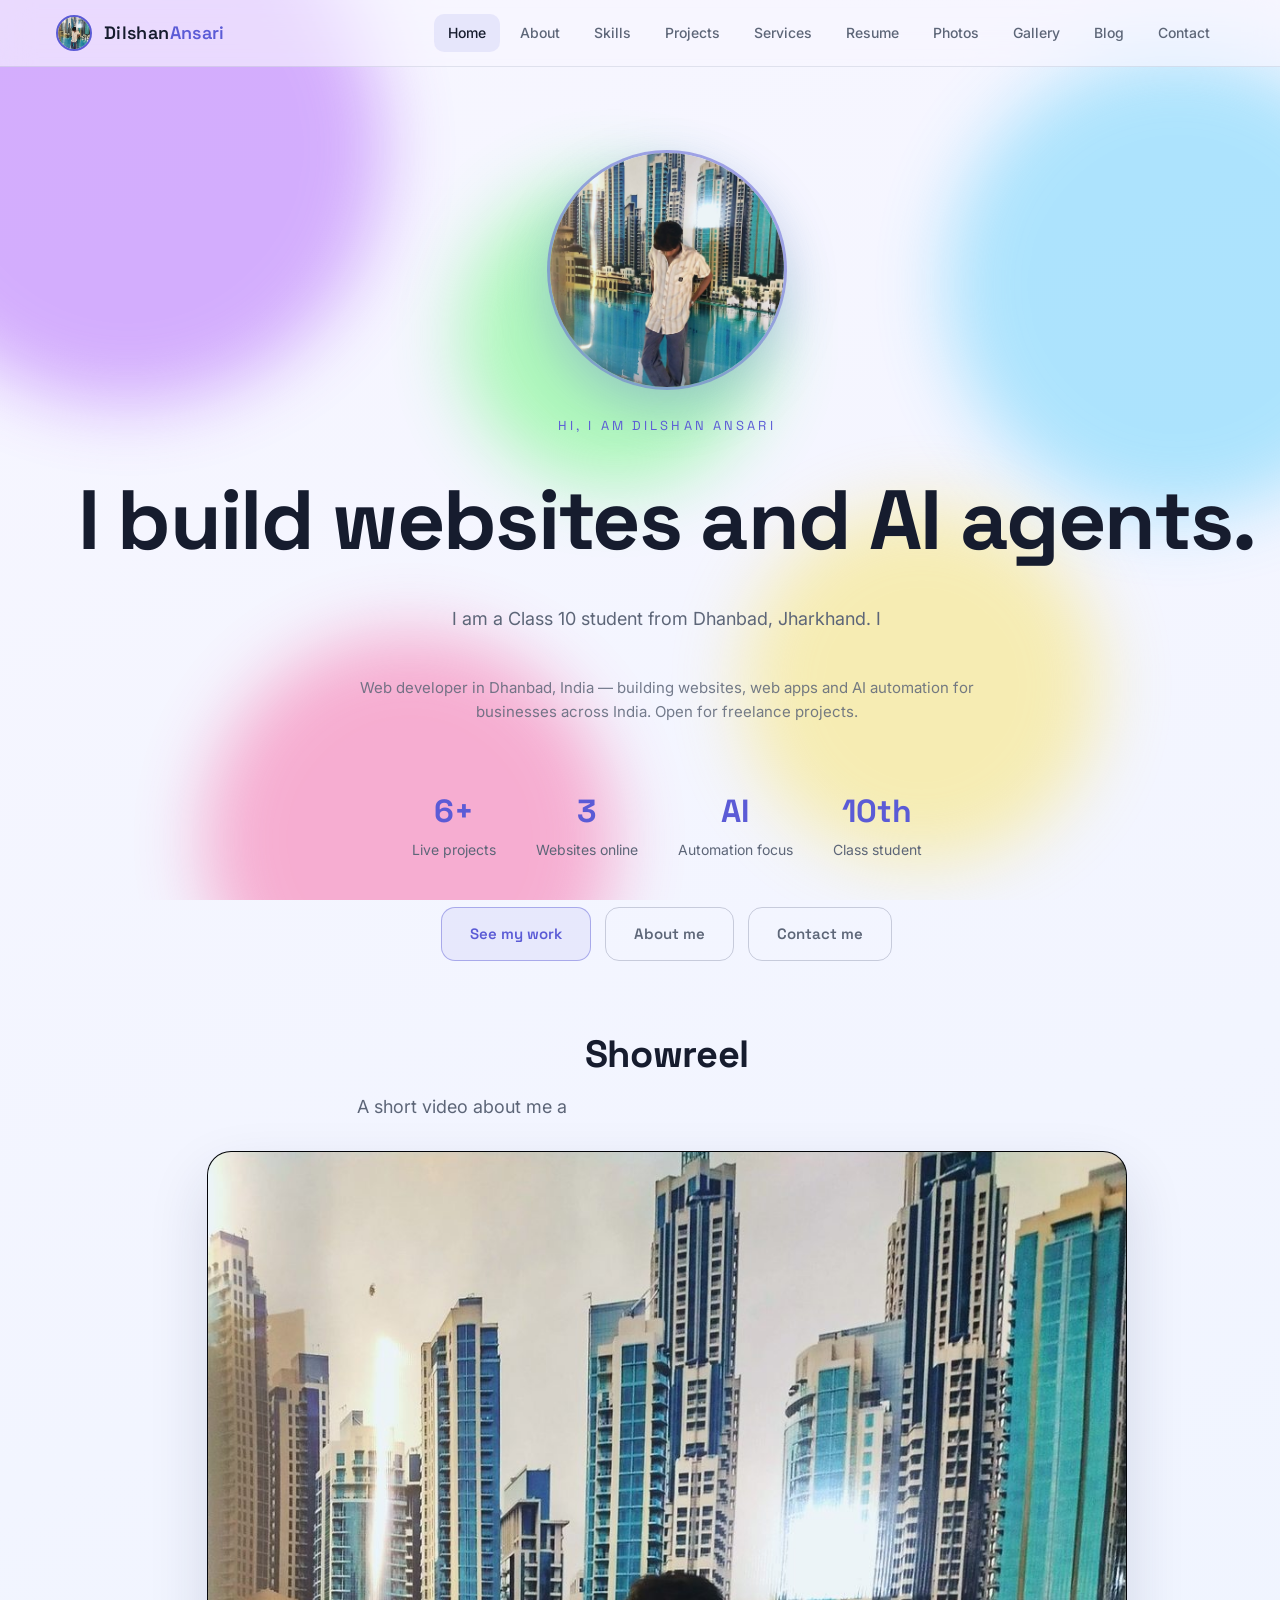
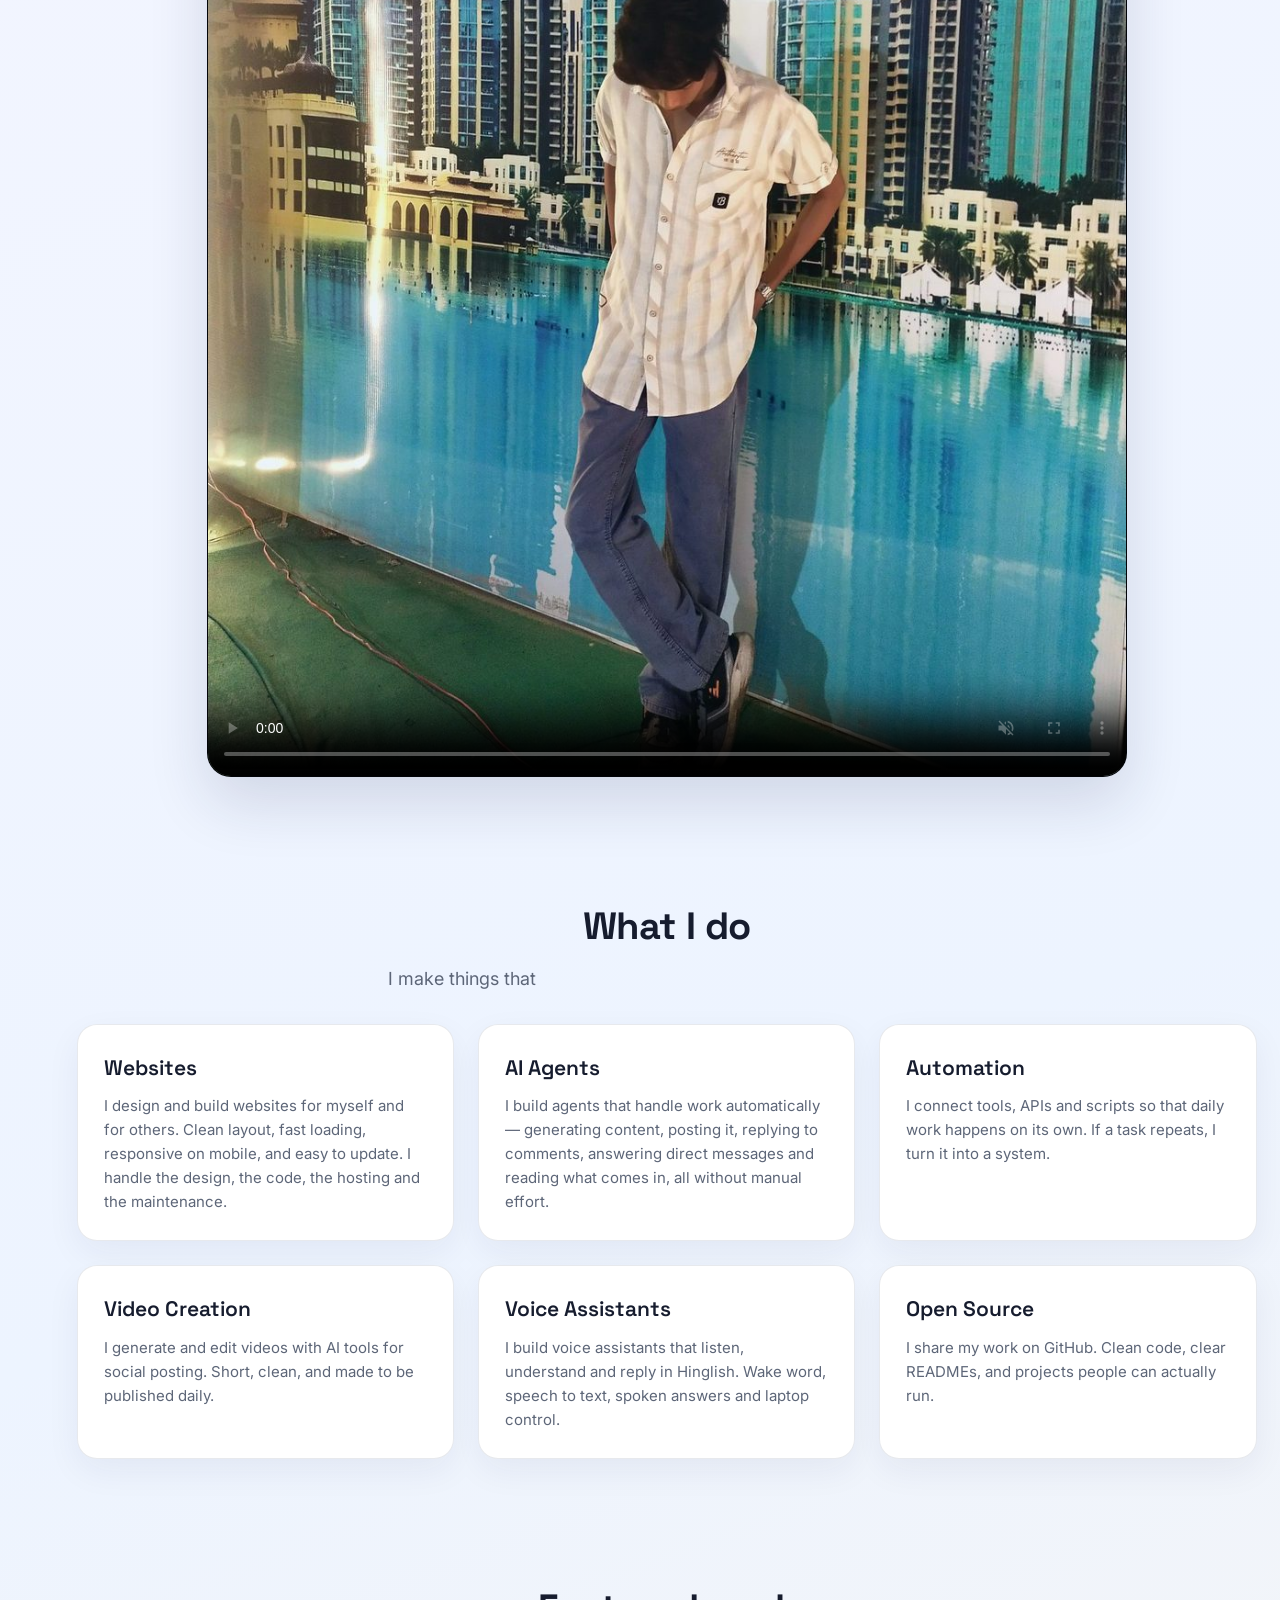
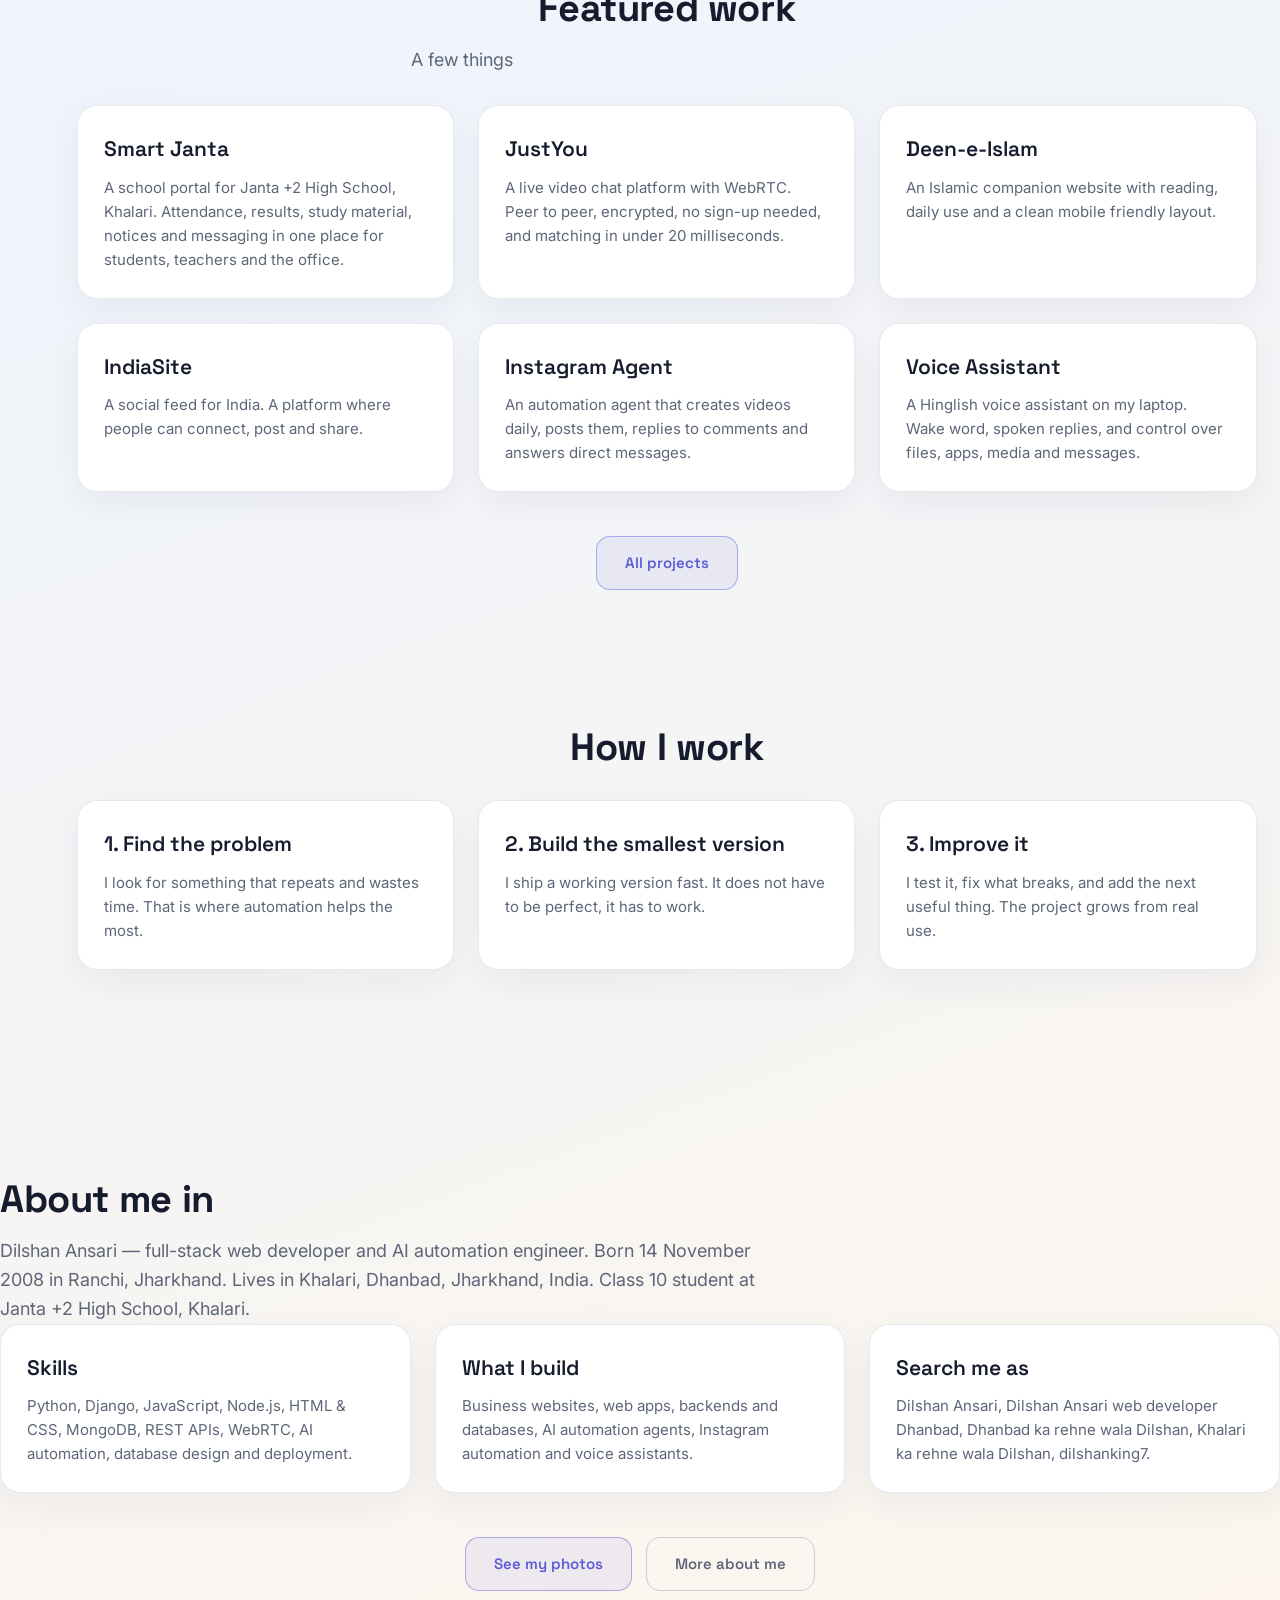
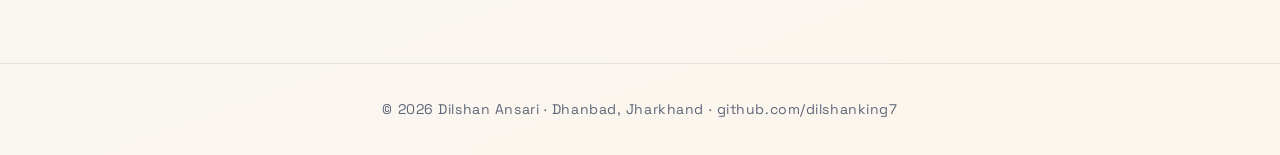
==== commit 80c89042: "Personal brand: new logo, llms.txt, photos page, facts, taglines, rich JSON-LD" ====
--- a/index.html
+++ b/index.html
@@ -26,29 +26,57 @@
     {
       "@type": "Person",
       "name": "Dilshan Ansari",
+      "alternateName": [
+        "Dilshan Ansari web developer Dhanbad",
+        "Dhanbad ka rehne wala Dilshan",
+        "Khalari ka rehne wala Dilshan",
+        "dilshanking7",
+        "Dilshan web developer Jharkhand"
+      ],
       "url": "https://dilshanking7.github.io/",
       "image": "https://dilshanking7.github.io/assets/dp.jpg",
+      "birthDate": "2008-11-14",
+      "birthPlace": {
+        "@type": "Place",
+        "name": "Ranchi, Jharkhand, India"
+      },
+      "address": {
+        "@type": "PostalAddress",
+        "addressLocality": "Khalari, Dhanbad",
+        "addressRegion": "Jharkhand",
+        "addressCountry": "IN"
+      },
+      "nationality": "Indian",
+      "email": "indiasite13@gmail.com",
       "sameAs": [
         "https://github.com/dilshanking7",
+        "https://www.linkedin.com/in/dilshan-a-82844144b",
+        "https://www.facebook.com/profile.php?id=61596043923837",
         "https://www.instagram.com/the._unfiltered_mind/",
         "https://www.instagram.com/dilshan.islamicfacts/",
-        "https://www.facebook.com/profile.php?id=61596043923837",
-        "https://www.linkedin.com/in/dilshan-a-82844144b/",
-        "mailto:indiasite13@gmail.com"
-      ],
-      "jobTitle": "Developer & AI Automation Engineer",
+        "https://www.reddit.com/user/dilshanking7"
+      ],
+      "jobTitle": "Full-Stack Web Developer & AI Automation Engineer",
       "worksFor": {
         "@type": "Organization",
         "name": "DC"
       },
-      "description": "Dilshan Ansari is a 17-year-old Class 10 student and developer from Dhanbad, Jharkhand, who builds websites and AI automation agents.",
+      "description": "Dilshan Ansari is a 17-year-old full-stack web developer and AI automation engineer from Khalari, Dhanbad, Jharkhand, India, born 14 November 2008 in Ranchi. He builds business websites, web apps and AI automation agents, and is open to freelance work.",
       "knowsAbout": [
         "Web development",
+        "Full-stack development",
+        "Python",
+        "Django",
+        "JavaScript",
+        "Node.js",
+        "MongoDB",
+        "REST APIs",
+        "WebRTC",
         "AI automation",
-        "Python",
         "Instagram automation",
-        "Voice assistants",
-        "Video creation"
+        "Database design",
+        "Deployment",
+        "Voice assistants"
       ],
       "significantLink": [
         "https://smart-janta.onrender.com/",
@@ -92,6 +120,7 @@
     <a href="projects.html">Projects</a>
     <a href="services.html">Services</a>
     <a href="resume.html">Resume</a>
+    <a href="photos.html">Photos</a>
     <a href="gallery.html">Gallery</a>
     <a href="blog.html">Blog</a>
     <a href="contact.html">Contact</a>
@@ -184,6 +213,17 @@
   </div>
 </main>
 
+    <section class="section">
+      <h2 class="will-type" data-text="About me in one place"></h2>
+      <p class="lead">Dilshan Ansari — full-stack web developer and AI automation engineer. Born 14 November 2008 in Ranchi, Jharkhand. Lives in Khalari, Dhanbad, Jharkhand, India. Class 10 student at Janta +2 High School, Khalari.</p>
+      <div class="grid3">
+        <div class="card fade"><h3>Skills</h3><p>Python, Django, JavaScript, Node.js, HTML &amp; CSS, MongoDB, REST APIs, WebRTC, AI automation, database design and deployment.</p></div>
+        <div class="card fade"><h3>What I build</h3><p>Business websites, web apps, backends and databases, AI automation agents, Instagram automation and voice assistants.</p></div>
+        <div class="card fade"><h3>Search me as</h3><p>Dilshan Ansari, Dilshan Ansari web developer Dhanbad, Dhanbad ka rehne wala Dilshan, Khalari ka rehne wala Dilshan, dilshanking7.</p></div>
+      </div>
+      <div class="cta-mid fade"><a class="btn" href="photos.html">See my photos</a><a class="btn ghost" href="about.html">More about me</a></div>
+    </section>
+
 <footer class="footer">
   <p>© <span class="year"></span> Dilshan Ansari · Dhanbad, Jharkhand · github.com/dilshanking7</p>
 </footer>
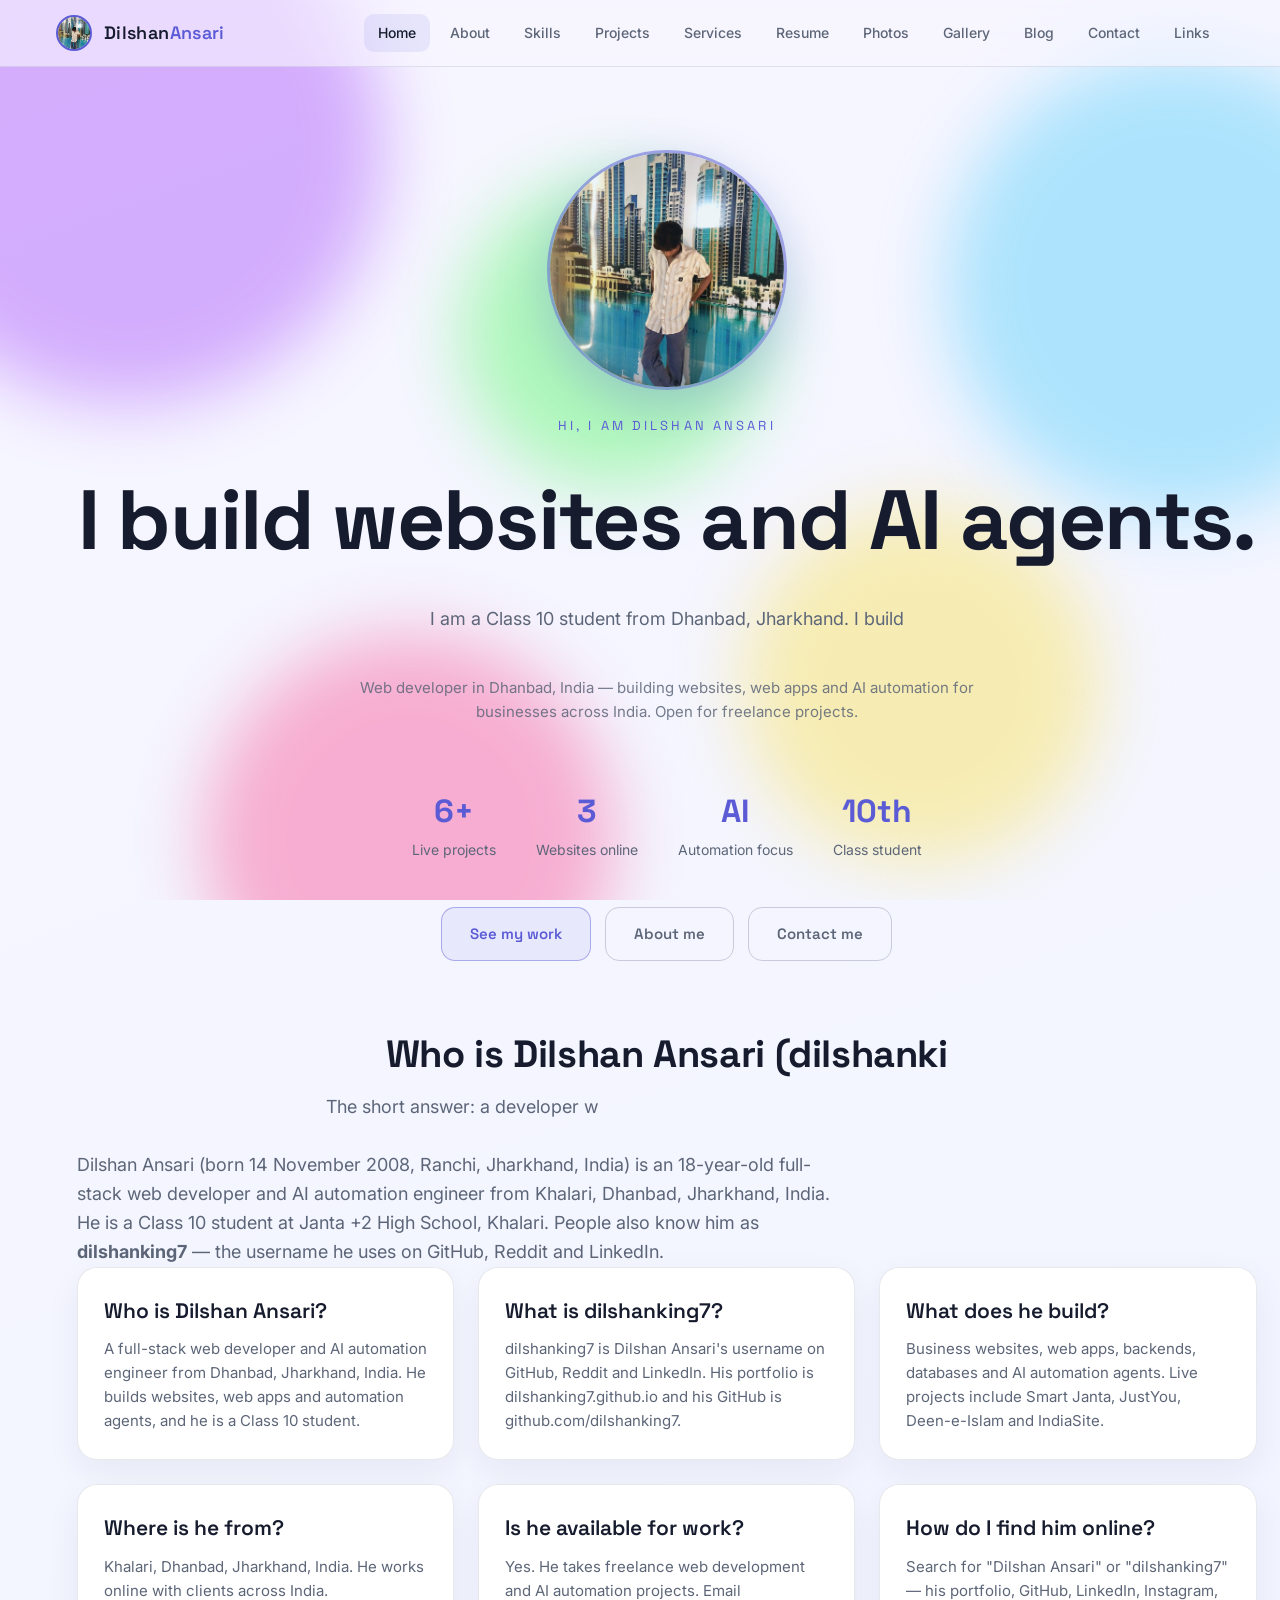
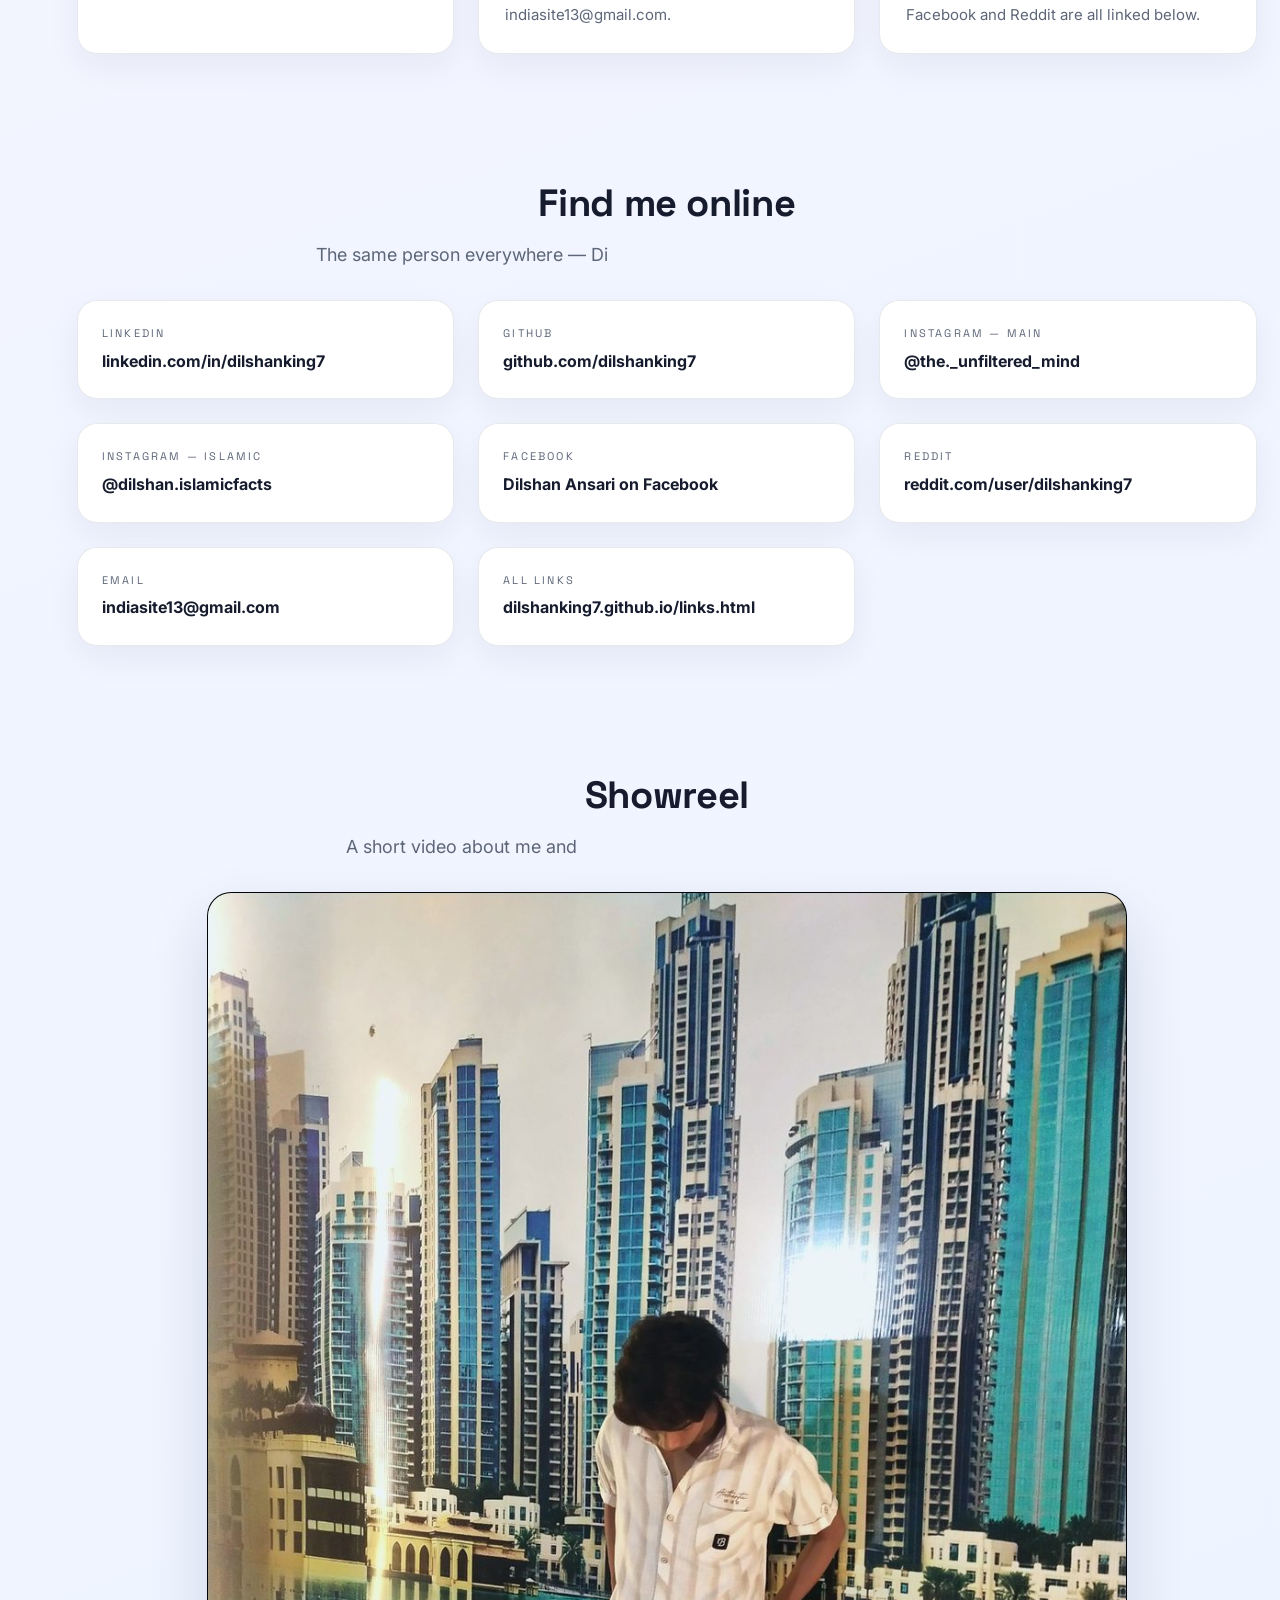
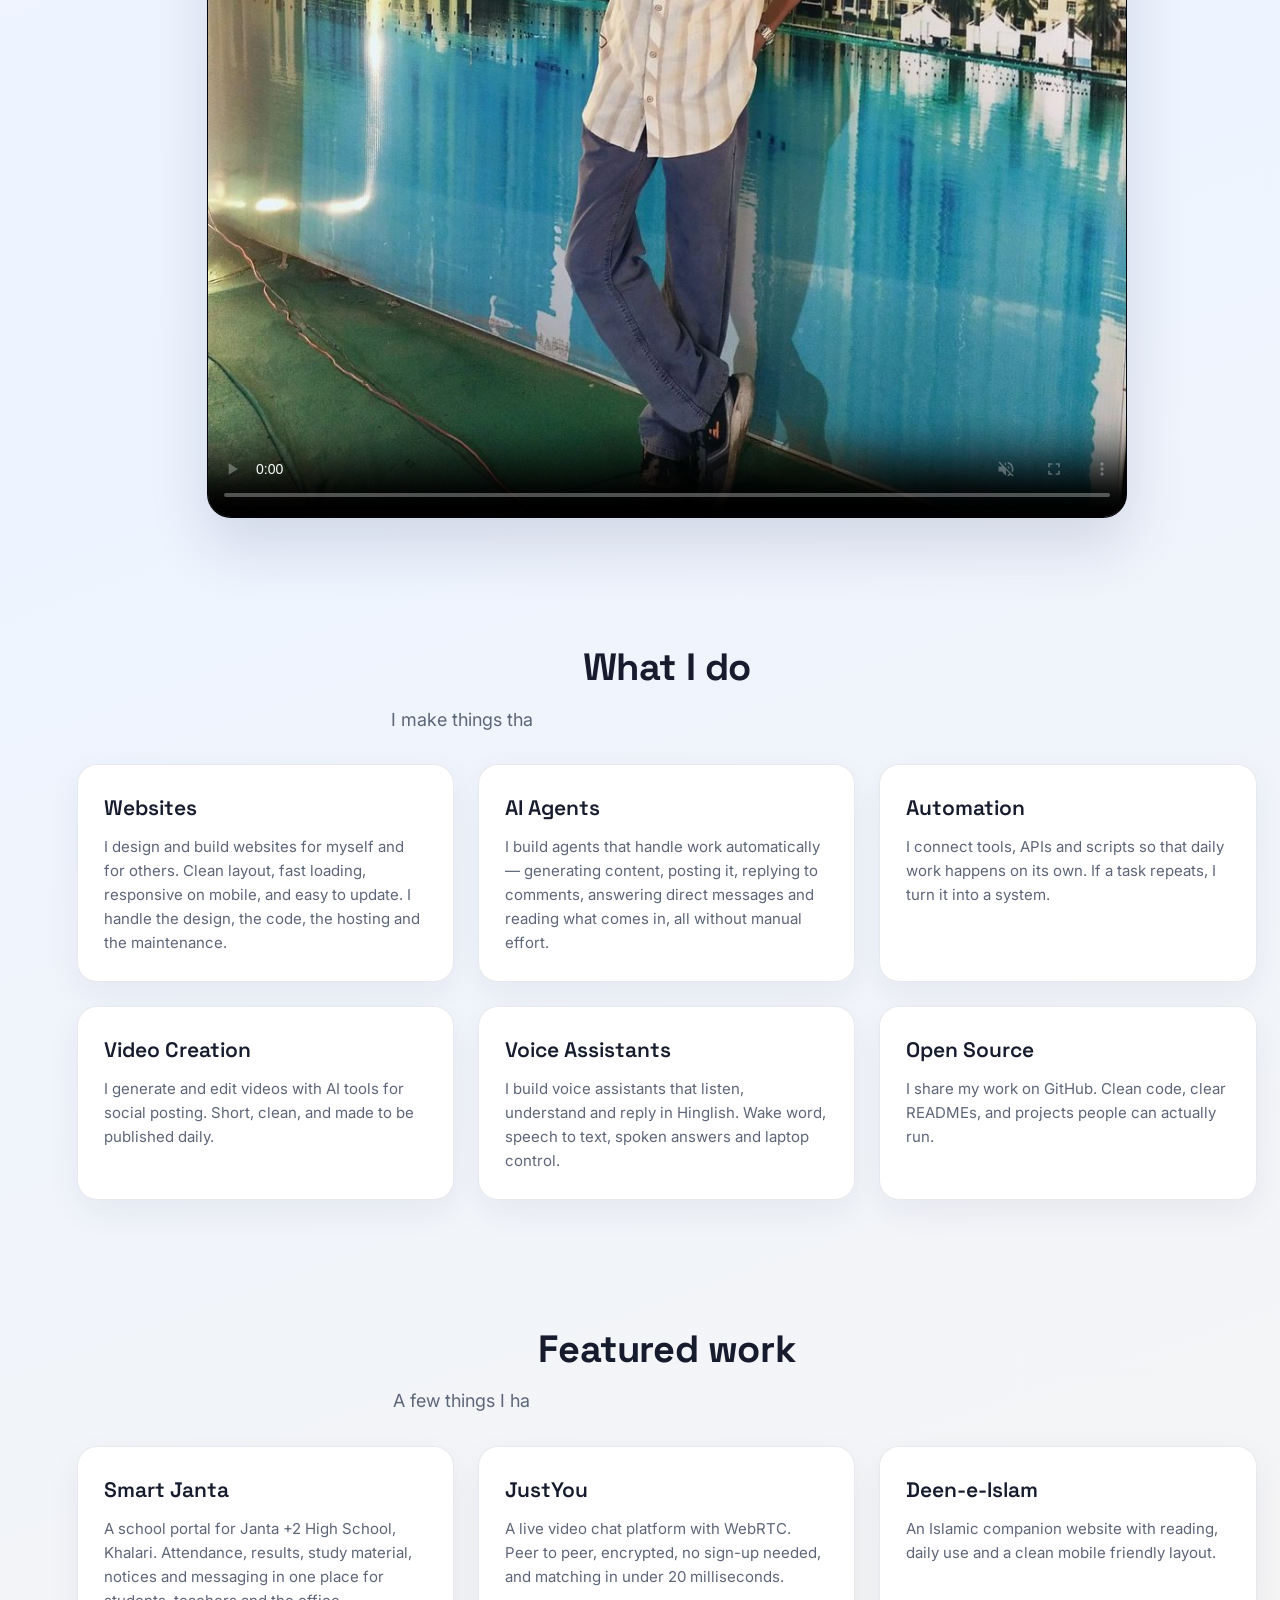
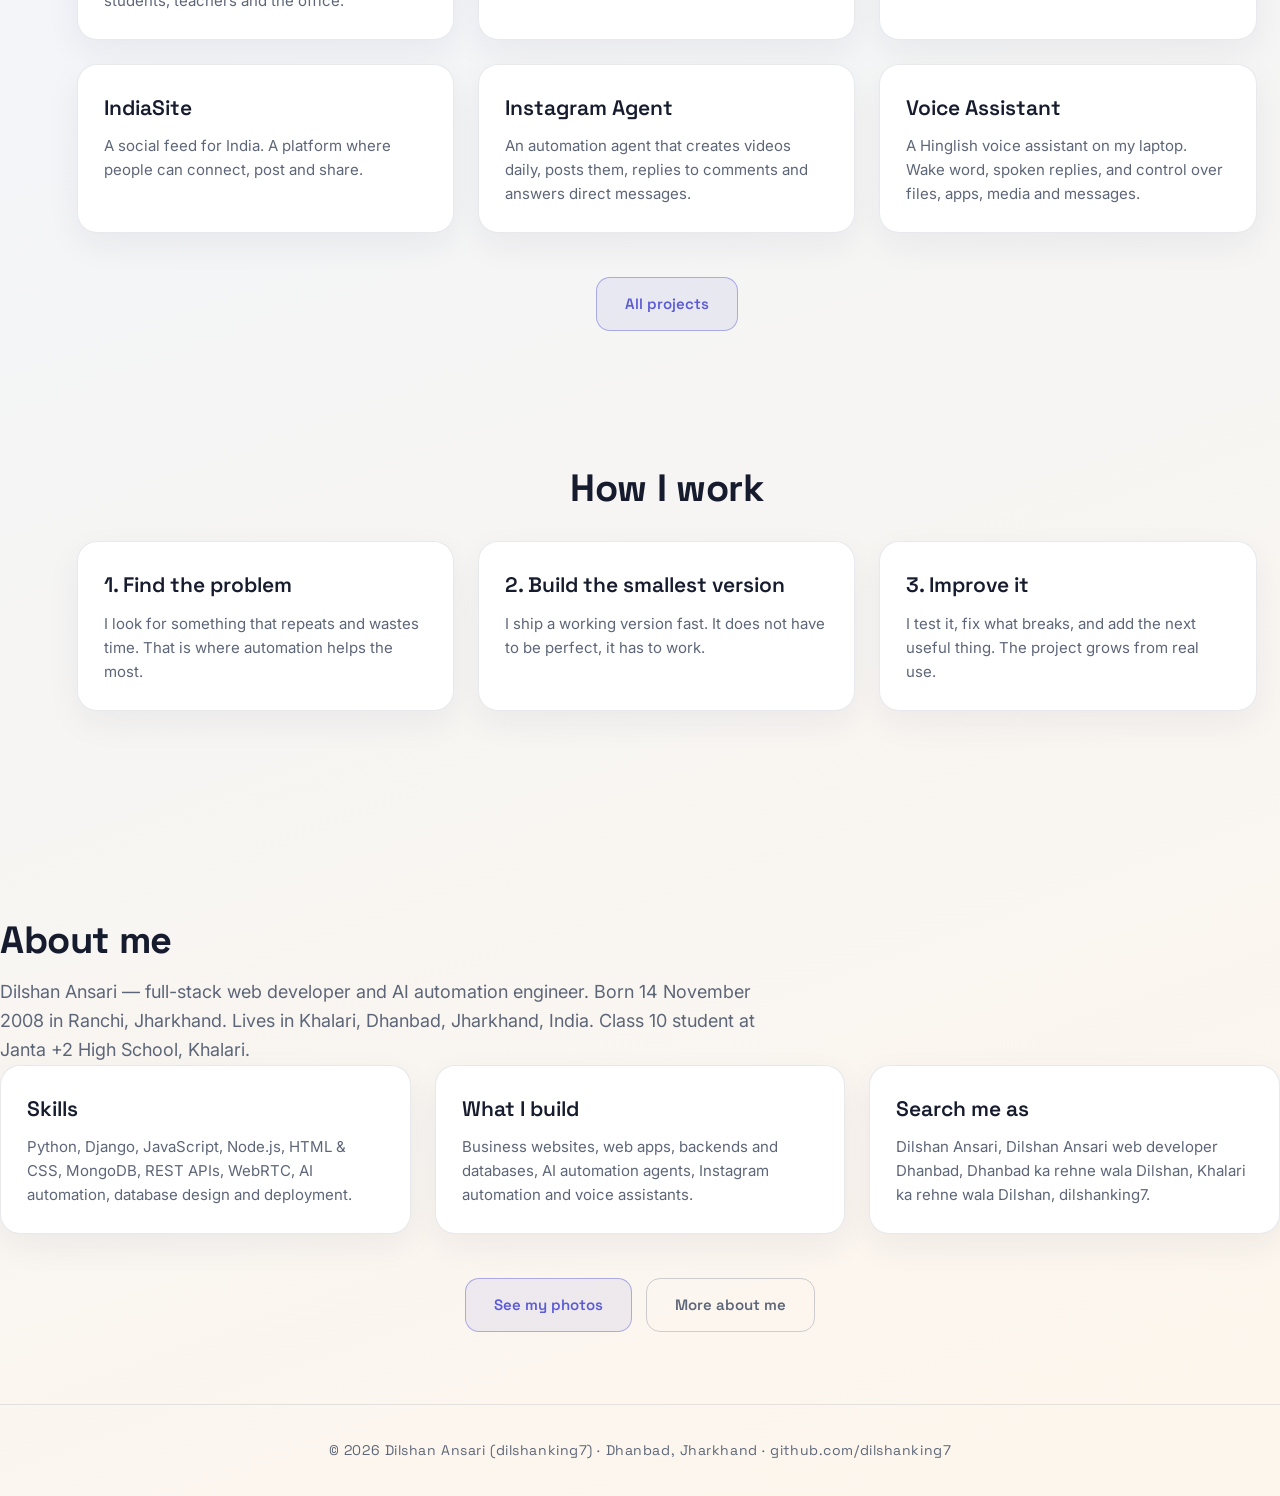
==== commit ff5061fc: "SEO: dilshanking7 identity, social links, FAQ, links page" ====
--- a/index.html
+++ b/index.html
@@ -12,12 +12,12 @@
 <meta property="og:site_name" content="Dilshan Ansari">
 <meta property="og:type" content="website">
 <meta property="og:url" content="https://dilshanking7.github.io/">
-<meta property="og:title" content="Dilshan Ansari — Web Developer in Dhanbad | Websites, Web Apps &amp; AI Automation">
-<meta property="og:description" content="Dilshan Ansari is a web developer in Dhanbad, Jharkhand, India. He builds business websites, web apps and AI automation agents for clients across India. Available for freelance work.">
+<meta property="og:title" content="Dilshan Ansari (dilshanking7) — Web Developer in Dhanbad | Websites, Web Apps &amp; AI Automation">
+<meta property="og:description" content="Dilshan Ansari (dilshanking7) is a web developer in Dhanbad, Jharkhand, India. He builds business websites, web apps and AI automation agents for clients across India. Available for freelance work.">
 <meta property="og:image" content="https://dilshanking7.github.io/assets/og.jpg">
 <meta name="twitter:card" content="summary_large_image">
-<meta name="twitter:title" content="Dilshan Ansari — Web Developer in Dhanbad | Websites, Web Apps &amp; AI Automation">
-<meta name="twitter:description" content="Dilshan Ansari is a web developer in Dhanbad, Jharkhand, India. He builds business websites, web apps and AI automation agents for clients across India. Available for freelance work.">
+<meta name="twitter:title" content="Dilshan Ansari (dilshanking7) — Web Developer in Dhanbad | Websites, Web Apps &amp; AI Automation">
+<meta name="twitter:description" content="Dilshan Ansari (dilshanking7) is a web developer in Dhanbad, Jharkhand, India. He builds business websites, web apps and AI automation agents for clients across India. Available for freelance work.">
 <meta name="twitter:image" content="https://dilshanking7.github.io/assets/og.jpg">
 <script type="application/ld+json">
 {
@@ -27,11 +27,20 @@
       "@type": "Person",
       "name": "Dilshan Ansari",
       "alternateName": [
+        "dilshanking7",
         "Dilshan Ansari web developer Dhanbad",
+        "Dilshan Ansari developer",
+        "Dilshan Ansari Dhanbad",
+        "Dilshan Ansari Jharkhand",
+        "Dilshan Ansari Khalari",
+        "Dilshan web developer Jharkhand",
         "Dhanbad ka rehne wala Dilshan",
         "Khalari ka rehne wala Dilshan",
-        "dilshanking7",
-        "Dilshan web developer Jharkhand"
+        "who is dilshanking7",
+        "who is Dilshan Ansari",
+        "full stack developer Dhanbad",
+        "website banane wale Dhanbad",
+        "web developer Khalari"
       ],
       "url": "https://dilshanking7.github.io/",
       "image": "https://dilshanking7.github.io/assets/dp.jpg",
@@ -50,18 +59,20 @@
       "email": "indiasite13@gmail.com",
       "sameAs": [
         "https://github.com/dilshanking7",
-        "https://www.linkedin.com/in/dilshan-a-82844144b",
+        "https://www.linkedin.com/in/dilshanking7/",
         "https://www.facebook.com/profile.php?id=61596043923837",
         "https://www.instagram.com/the._unfiltered_mind/",
         "https://www.instagram.com/dilshan.islamicfacts/",
-        "https://www.reddit.com/user/dilshanking7"
+        "https://www.reddit.com/user/dilshanking7",
+        "mailto:indiasite13@gmail.com"
       ],
       "jobTitle": "Full-Stack Web Developer & AI Automation Engineer",
       "worksFor": {
         "@type": "Organization",
         "name": "DC"
       },
-      "description": "Dilshan Ansari is a 17-year-old full-stack web developer and AI automation engineer from Khalari, Dhanbad, Jharkhand, India, born 14 November 2008 in Ranchi. He builds business websites, web apps and AI automation agents, and is open to freelance work.",
+      "description": "Dilshan Ansari (born 14 November 2008, Ranchi, Jharkhand, India) is an 18-year-old full-stack web developer and AI automation engineer from Khalari, Dhanbad, Jharkhand, India. He is a Class 10 student at Janta +2 High School, Khalari, and builds websites, web apps and AI automation agents.",
+      "disambiguatingDescription": "Dilshan Ansari, also known as dilshanking7, is a web developer and AI automation engineer from Dhanbad, Jharkhand, India.",
       "knowsAbout": [
         "Web development",
         "Full-stack development",
@@ -98,13 +109,58 @@
         "@type": "Person",
         "name": "Dilshan Ansari"
       }
+    },
+    {
+      "@type": "FAQPage",
+      "mainEntity": [
+        {
+          "@type": "Question",
+          "name": "Who is Dilshan Ansari?",
+          "acceptedAnswer": {
+            "@type": "Answer",
+            "text": "Dilshan Ansari (born 14 November 2008, Ranchi, Jharkhand, India) is an 18-year-old full-stack web developer and AI automation engineer from Khalari, Dhanbad, Jharkhand, India. He is a Class 10 student at Janta +2 High School, Khalari."
+          }
+        },
+        {
+          "@type": "Question",
+          "name": "What is dilshanking7?",
+          "acceptedAnswer": {
+            "@type": "Answer",
+            "text": "dilshanking7 is the username of Dilshan Ansari on GitHub, Reddit and LinkedIn. His portfolio is https://dilshanking7.github.io and his GitHub is https://github.com/dilshanking7."
+          }
+        },
+        {
+          "@type": "Question",
+          "name": "What does Dilshan Ansari build?",
+          "acceptedAnswer": {
+            "@type": "Answer",
+            "text": "He builds business websites, web apps, backends, databases and AI automation agents. His live projects include Smart Janta, JustYou, Deen-e-Islam and IndiaSite."
+          }
+        },
+        {
+          "@type": "Question",
+          "name": "Where is Dilshan Ansari from?",
+          "acceptedAnswer": {
+            "@type": "Answer",
+            "text": "He lives in Khalari, Dhanbad, Jharkhand, India."
+          }
+        },
+        {
+          "@type": "Question",
+          "name": "How can I contact Dilshan Ansari?",
+          "acceptedAnswer": {
+            "@type": "Answer",
+            "text": "You can email him at indiasite13@gmail.com or use the contact page at https://dilshanking7.github.io/contact.html."
+          }
+        }
+      ]
     }
   ]
 }
 </script>
-<title>Dilshan Ansari — Web Developer in Dhanbad | Websites, Web Apps &amp; AI Automation</title>
-<meta name="description" content="Dilshan Ansari is a web developer in Dhanbad, Jharkhand, India. He builds business websites, web apps and AI automation agents for clients across India, and is available for freelance projects.">
-<meta name="keywords" content="web developer Dhanbad, website designer Dhanbad, website banane wale Dhanbad, freelance web developer India, web design Jharkhand, business website India, AI automation developer, Instagram automation, build website for business, Dilshan Ansari">
+<title>Dilshan Ansari (dilshanking7) — Web Developer in Dhanbad | Websites, Web Apps &amp; AI Automation</title>
+<meta name="description" content="Dilshan Ansari (dilshanking7) is a web developer in Dhanbad, Jharkhand, India. He builds business websites, web apps and AI automation agents for clients across India, and is available for freelance projects.">
+<meta name="keywords" content="Dilshan Ansari, dilshanking7, who is dilshanking7, web developer Dhanbad, website designer Dhanbad, website banane wale Dhanbad, freelance web developer India, web design Jharkhand, business website India, AI automation developer, Instagram automation, full stack developer Dhanbad, web developer Khalari, build website for business">
 <meta name="author" content="Dilshan Ansari">
 <link rel="icon" href="logo.svg" type="image/svg+xml">
 <link rel="stylesheet" href="assets/style.css">
@@ -123,7 +179,7 @@
     <a href="photos.html">Photos</a>
     <a href="gallery.html">Gallery</a>
     <a href="blog.html">Blog</a>
-    <a href="contact.html">Contact</a>
+    <a href="contact.html">Contact</a><a href="links.html">Links</a>
   </nav>
   <button class="nav-toggle" id="navToggle" aria-label="Menu" aria-expanded="false" aria-controls="navLinks">
     <span></span><span></span><span></span>
@@ -155,6 +211,39 @@
 
     <section class="section">
       <div class="section-head">
+        <h2 class="will-type" data-text="Who is Dilshan Ansari (dilshanking7)?"></h2>
+        <p class="lead will-type" data-text="The short answer: a developer who builds websites and AI automation, and who is easy to find online."></p>
+      </div>
+      <p class="lead">Dilshan Ansari (born 14 November 2008, Ranchi, Jharkhand, India) is an 18-year-old full-stack web developer and AI automation engineer from Khalari, Dhanbad, Jharkhand, India. He is a Class 10 student at Janta +2 High School, Khalari. People also know him as <strong>dilshanking7</strong> — the username he uses on GitHub, Reddit and LinkedIn.</p>
+      <div class="grid3">
+        <div class="card fade"><h3>Who is Dilshan Ansari?</h3><p>A full-stack web developer and AI automation engineer from Dhanbad, Jharkhand, India. He builds websites, web apps and automation agents, and he is a Class 10 student.</p></div>
+        <div class="card fade"><h3>What is dilshanking7?</h3><p>dilshanking7 is Dilshan Ansari's username on GitHub, Reddit and LinkedIn. His portfolio is dilshanking7.github.io and his GitHub is github.com/dilshanking7.</p></div>
+        <div class="card fade"><h3>What does he build?</h3><p>Business websites, web apps, backends, databases and AI automation agents. Live projects include Smart Janta, JustYou, Deen-e-Islam and IndiaSite.</p></div>
+        <div class="card fade"><h3>Where is he from?</h3><p>Khalari, Dhanbad, Jharkhand, India. He works online with clients across India.</p></div>
+        <div class="card fade"><h3>Is he available for work?</h3><p>Yes. He takes freelance web development and AI automation projects. Email indiasite13@gmail.com.</p></div>
+        <div class="card fade"><h3>How do I find him online?</h3><p>Search for "Dilshan Ansari" or "dilshanking7" — his portfolio, GitHub, LinkedIn, Instagram, Facebook and Reddit are all linked below.</p></div>
+      </div>
+    </section>
+
+    <section class="section">
+      <div class="section-head">
+        <h2 class="will-type" data-text="Find me online"></h2>
+        <p class="lead will-type" data-text="The same person everywhere — Dilshan Ansari, also known as dilshanking7."></p>
+      </div>
+      <div class="grid3">
+        <a class="contact-card" href="https://www.linkedin.com/in/dilshanking7/" target="_blank" rel="noopener"><span class="contact-label">LinkedIn</span><strong>linkedin.com/in/dilshanking7</strong></a>
+        <a class="contact-card" href="https://github.com/dilshanking7" target="_blank" rel="noopener"><span class="contact-label">GitHub</span><strong>github.com/dilshanking7</strong></a>
+        <a class="contact-card" href="https://www.instagram.com/the._unfiltered_mind/" target="_blank" rel="noopener"><span class="contact-label">Instagram — main</span><strong>@the._unfiltered_mind</strong></a>
+        <a class="contact-card" href="https://www.instagram.com/dilshan.islamicfacts/" target="_blank" rel="noopener"><span class="contact-label">Instagram — Islamic</span><strong>@dilshan.islamicfacts</strong></a>
+        <a class="contact-card" href="https://www.facebook.com/profile.php?id=61596043923837" target="_blank" rel="noopener"><span class="contact-label">Facebook</span><strong>Dilshan Ansari on Facebook</strong></a>
+        <a class="contact-card" href="https://www.reddit.com/user/dilshanking7" target="_blank" rel="noopener"><span class="contact-label">Reddit</span><strong>reddit.com/user/dilshanking7</strong></a>
+        <a class="contact-card" href="mailto:indiasite13@gmail.com"><span class="contact-label">Email</span><strong>indiasite13@gmail.com</strong></a>
+        <a class="contact-card" href="links.html"><span class="contact-label">All links</span><strong>dilshanking7.github.io/links.html</strong></a>
+      </div>
+    </section>
+
+    <section class="section">
+      <div class="section-head">
         <h2 class="will-type" data-text="Showreel"></h2>
         <p class="lead will-type" data-text="A short video about me and what I build. Everything on this site is made by me."></p>
       </div>
@@ -225,7 +314,7 @@
     </section>
 
 <footer class="footer">
-  <p>© <span class="year"></span> Dilshan Ansari · Dhanbad, Jharkhand · github.com/dilshanking7</p>
+  <p>© <span class="year"></span> Dilshan Ansari (dilshanking7) · Dhanbad, Jharkhand · github.com/dilshanking7</p>
 </footer>
 
 <script src="assets/script.js"></script>
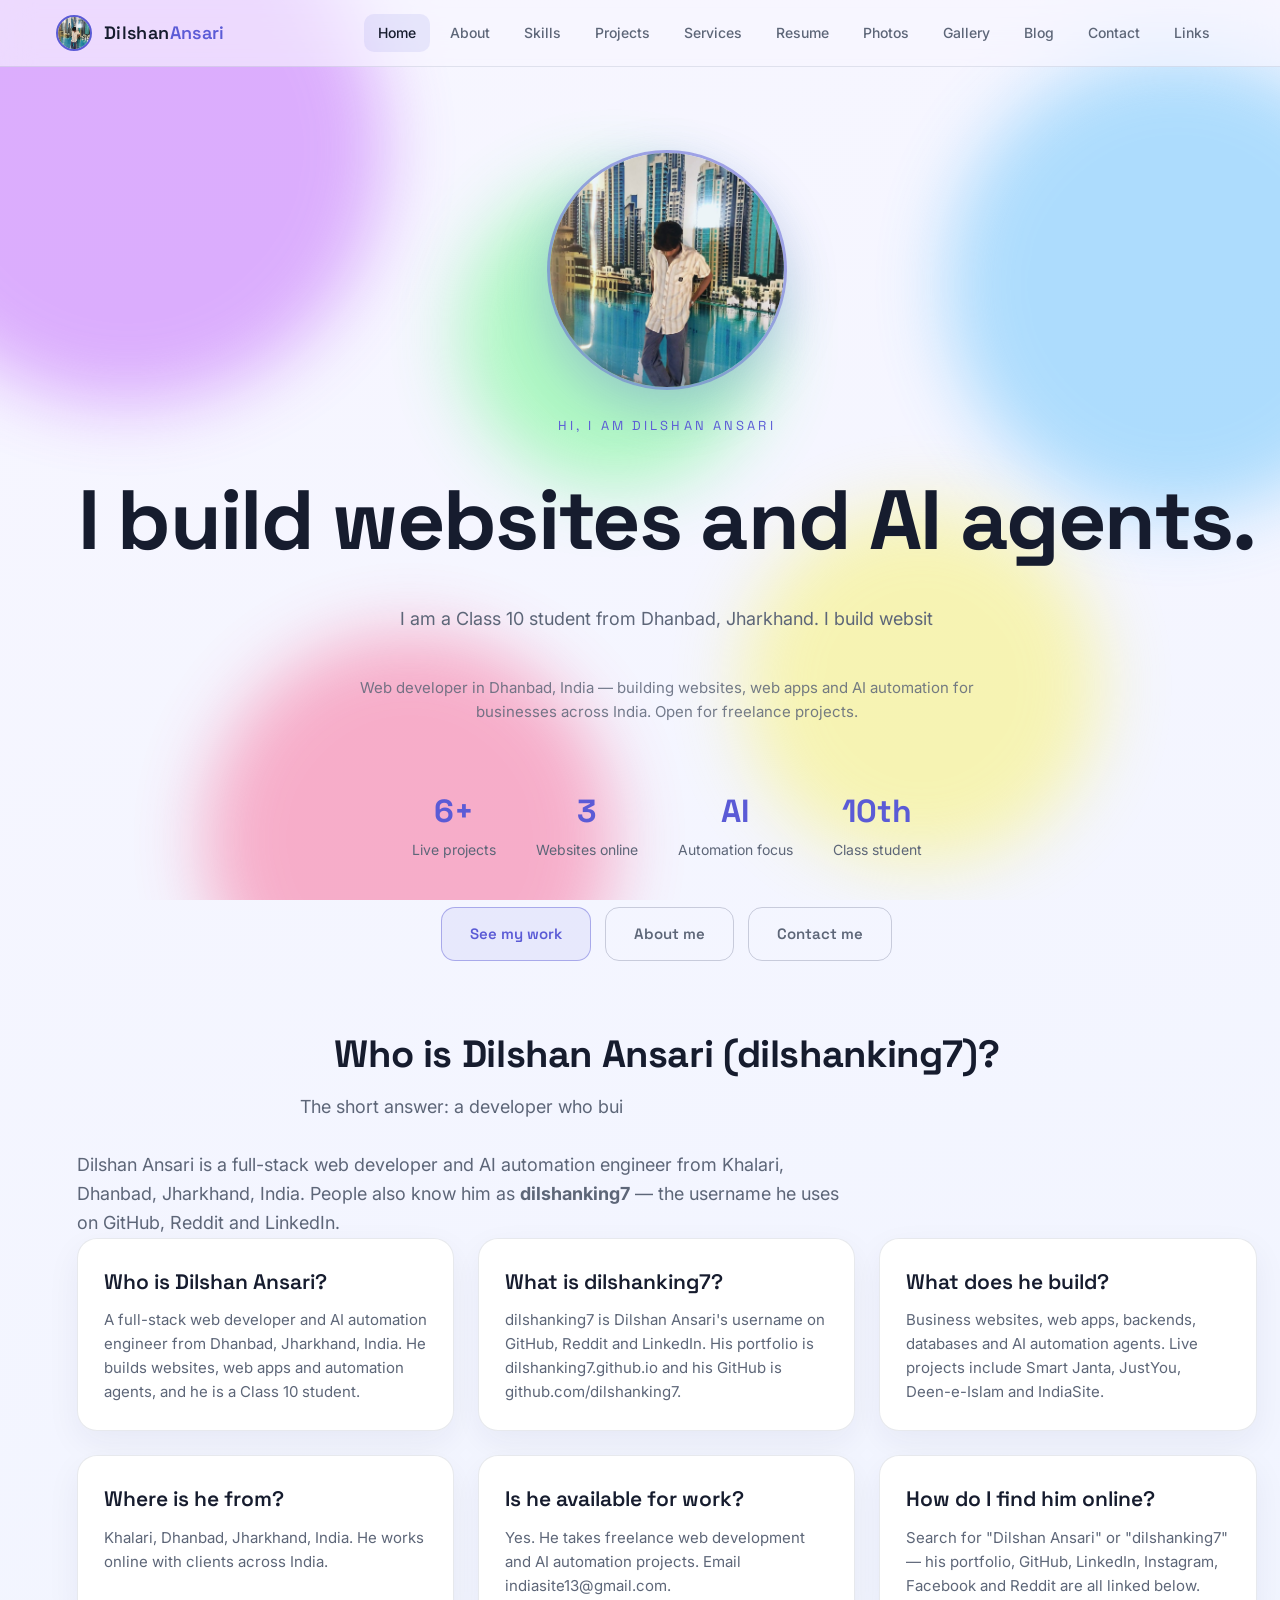
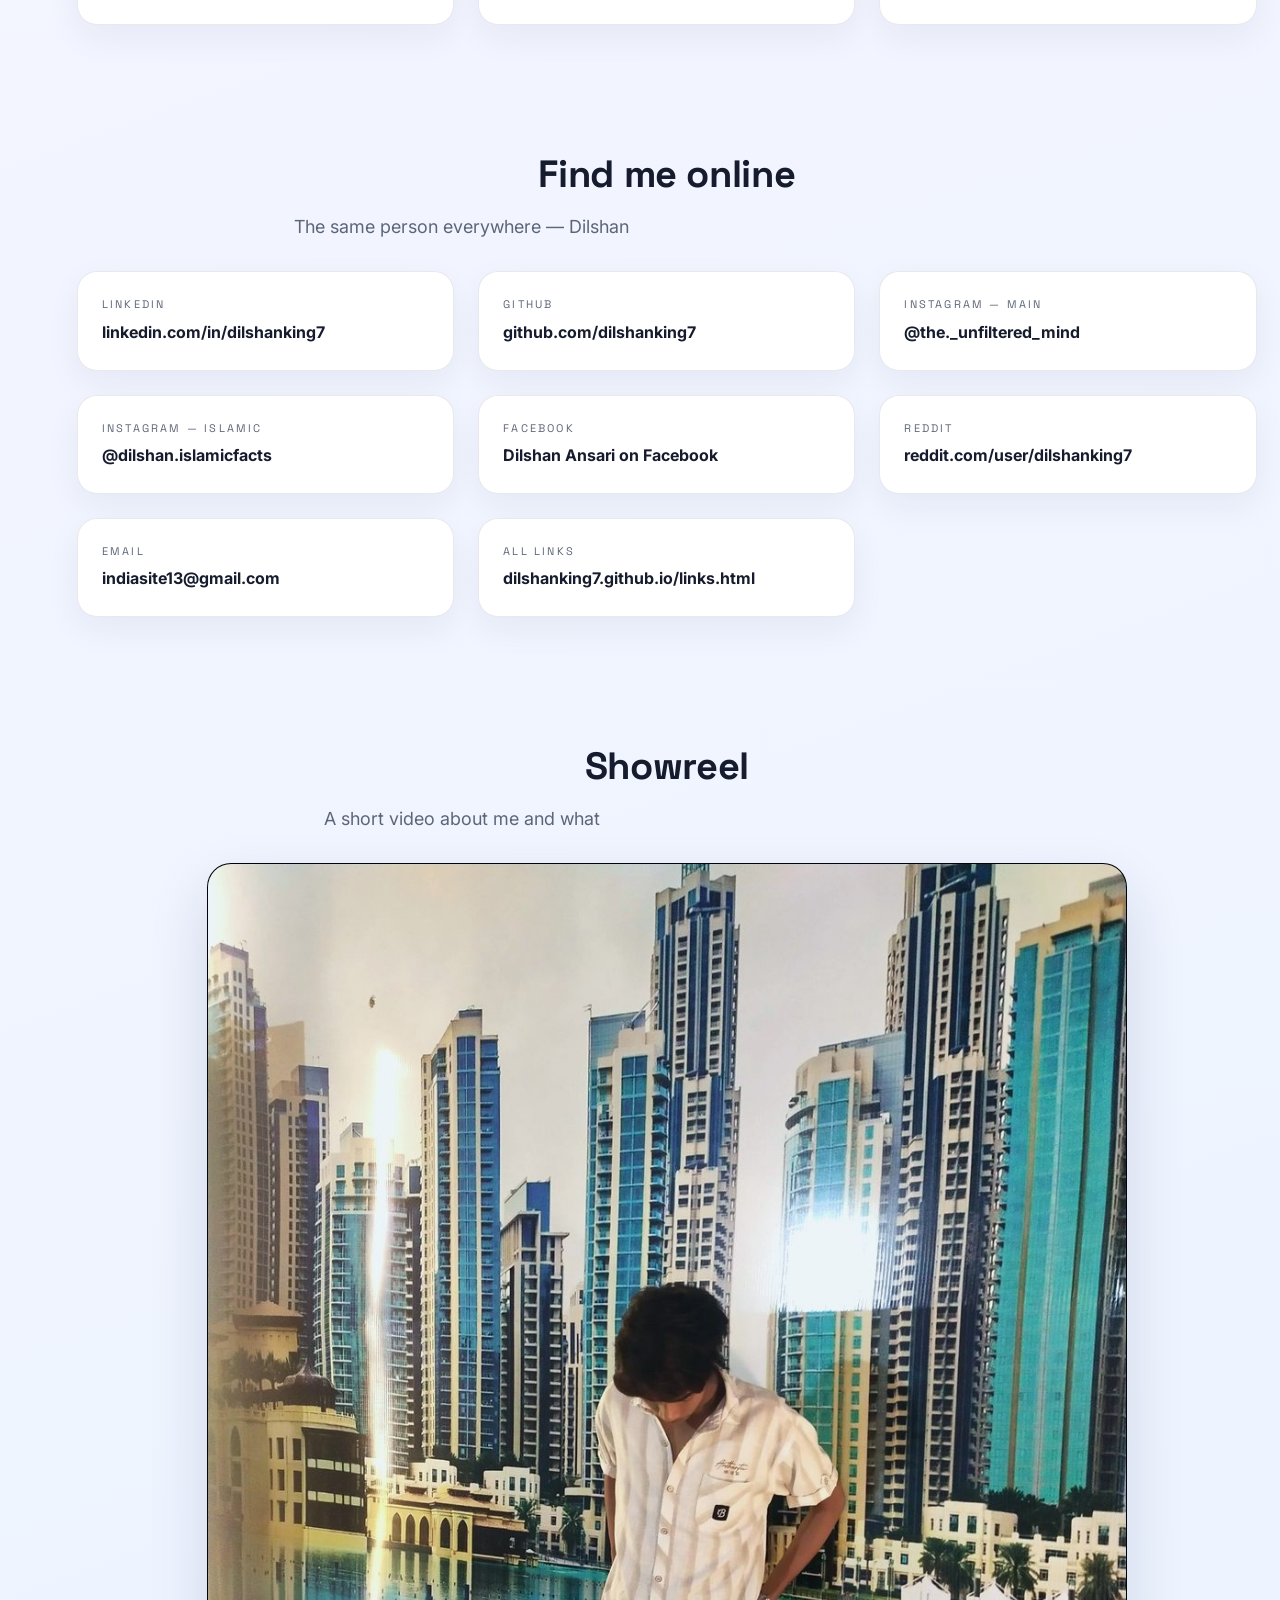
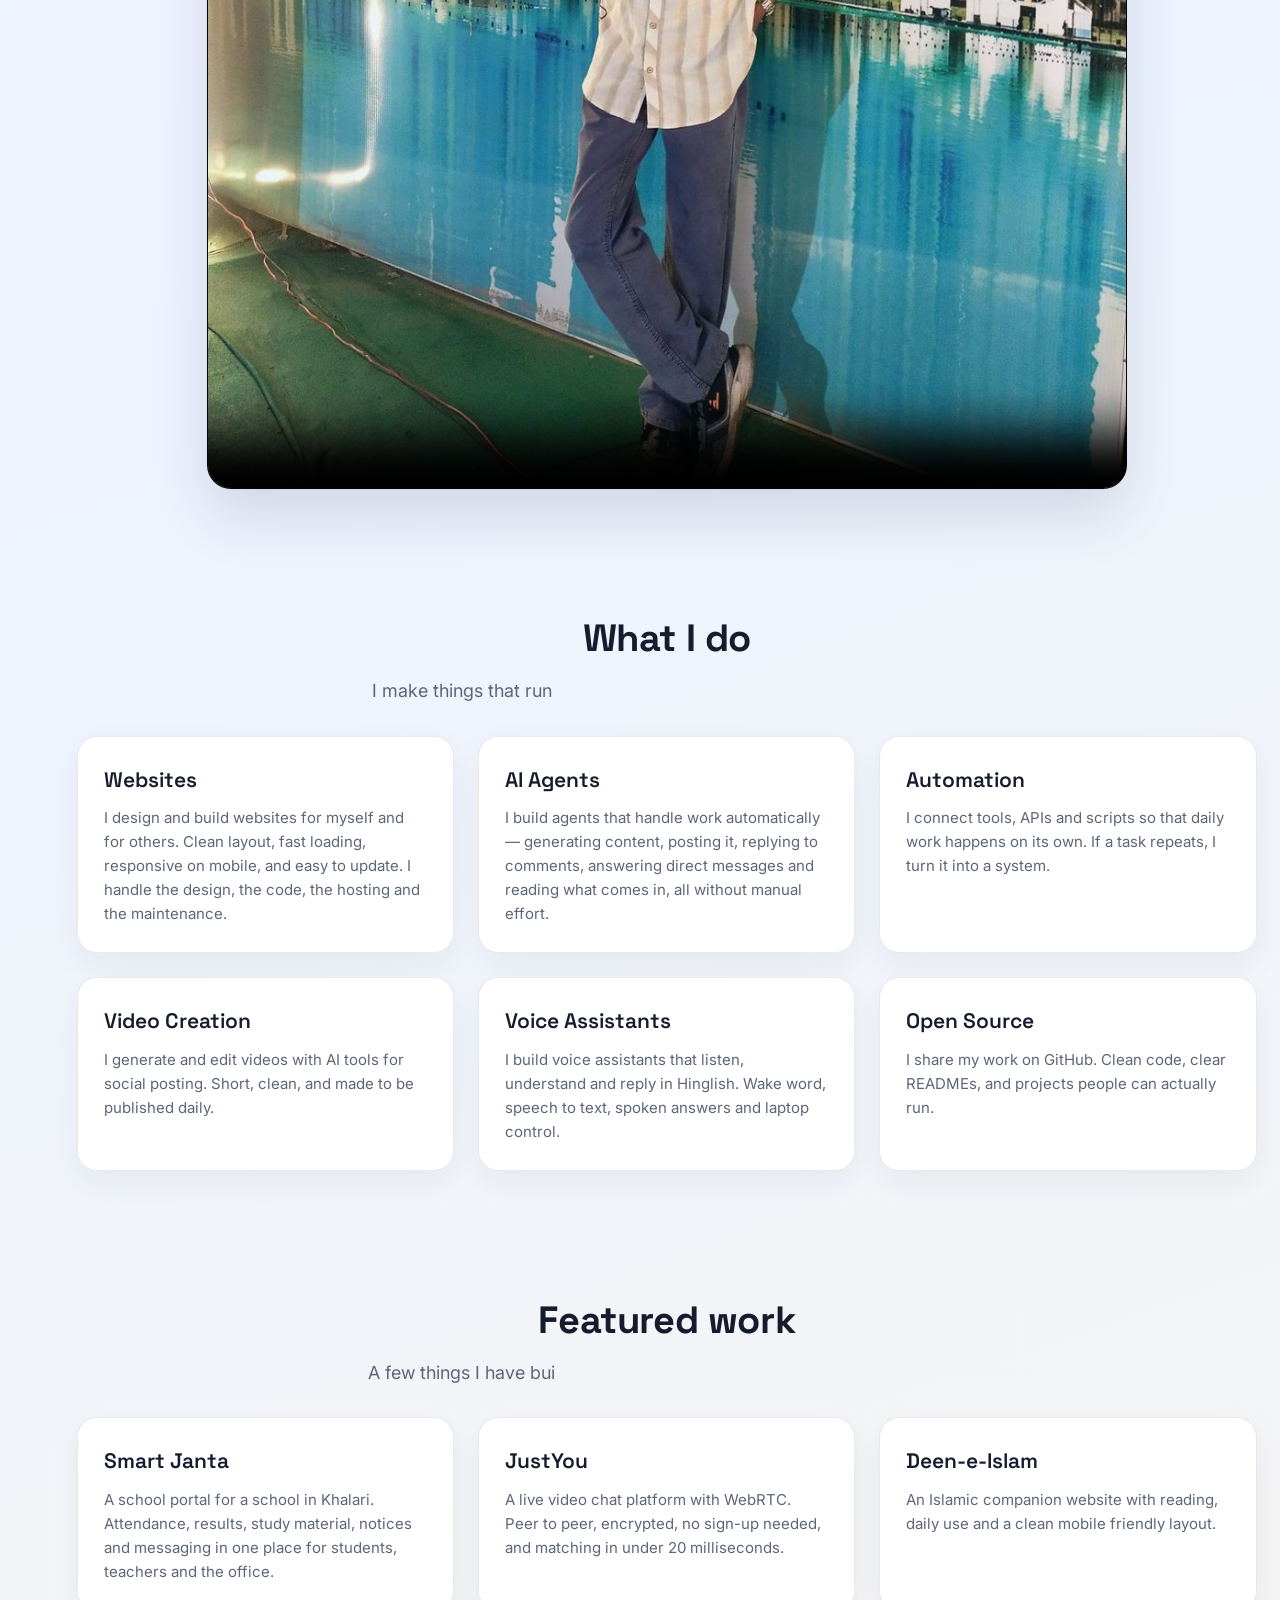
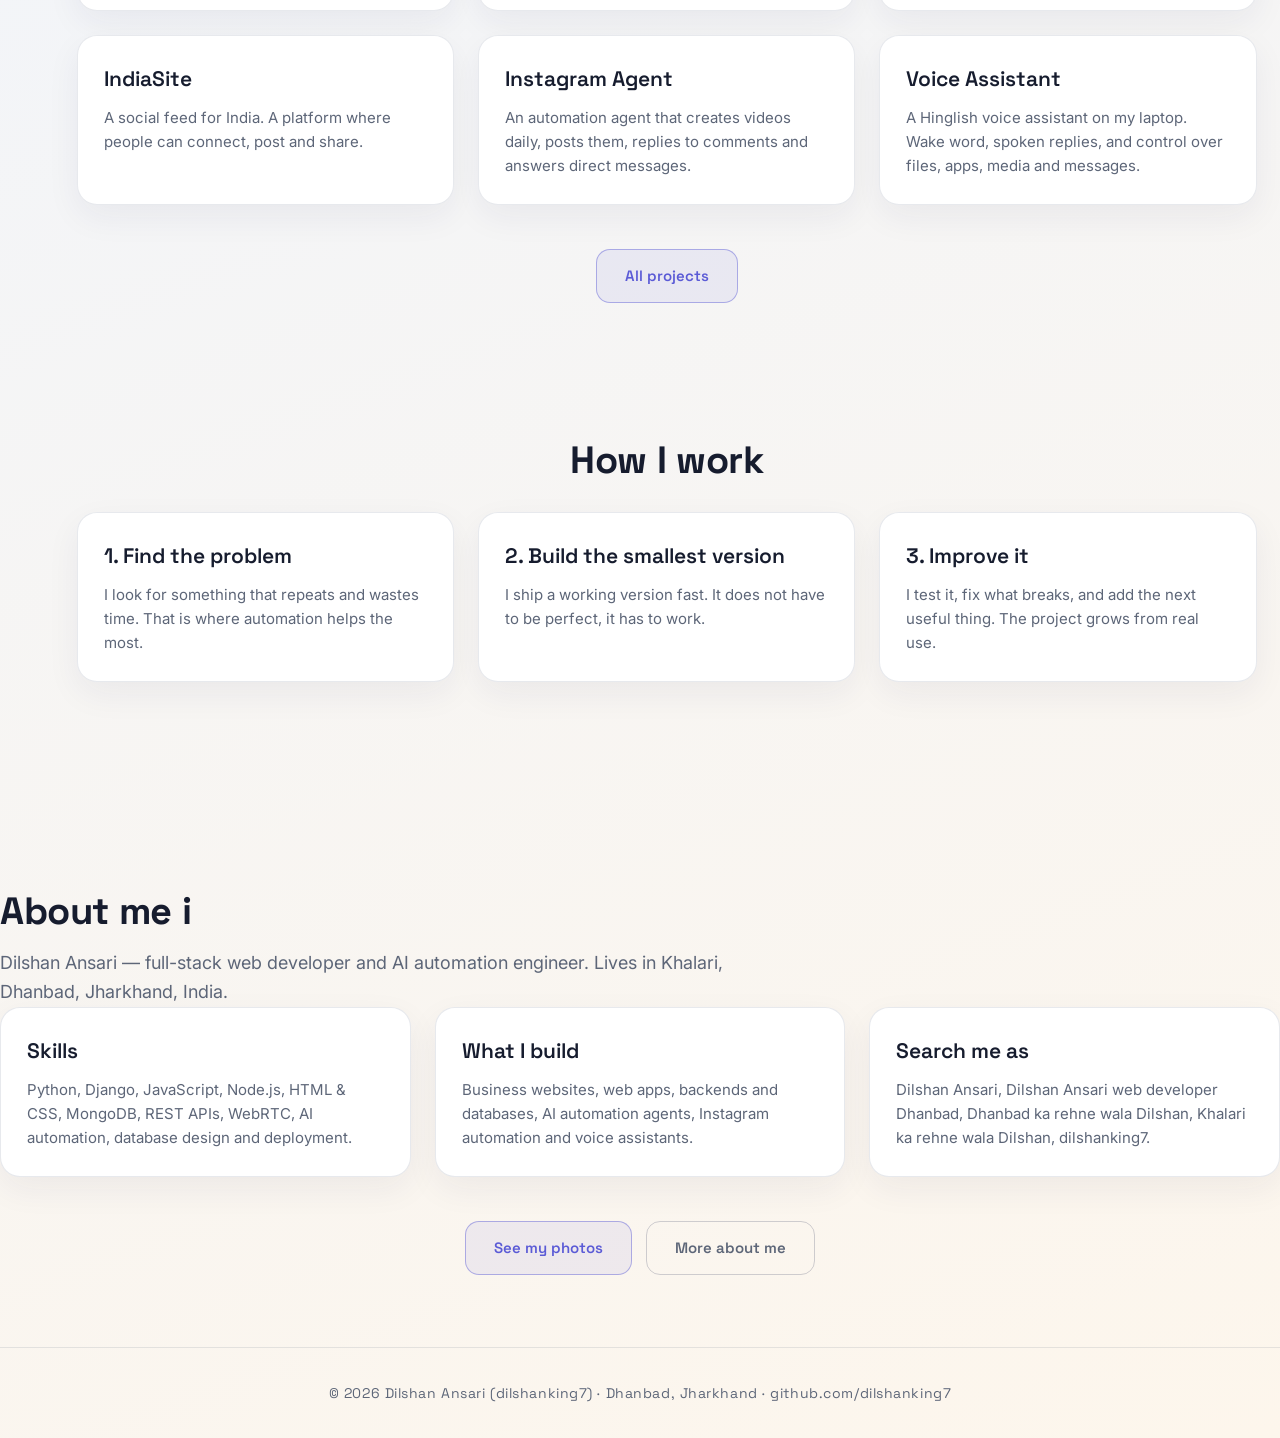
==== commit c36ac901: "Remove personal info (DOB, age, school name) from pages, JSON-LD and resume PDF" ====
--- a/index.html
+++ b/index.html
@@ -44,7 +44,6 @@
       ],
       "url": "https://dilshanking7.github.io/",
       "image": "https://dilshanking7.github.io/assets/dp.jpg",
-      "birthDate": "2008-11-14",
       "birthPlace": {
         "@type": "Place",
         "name": "Ranchi, Jharkhand, India"
@@ -71,7 +70,7 @@
         "@type": "Organization",
         "name": "DC"
       },
-      "description": "Dilshan Ansari (born 14 November 2008, Ranchi, Jharkhand, India) is an 18-year-old full-stack web developer and AI automation engineer from Khalari, Dhanbad, Jharkhand, India. He is a Class 10 student at Janta +2 High School, Khalari, and builds websites, web apps and AI automation agents.",
+      "description": "Dilshan Ansari is a full-stack web developer and AI automation engineer from Khalari, Dhanbad, Jharkhand, India. He builds websites, web apps and AI automation agents.",
       "disambiguatingDescription": "Dilshan Ansari, also known as dilshanking7, is a web developer and AI automation engineer from Dhanbad, Jharkhand, India.",
       "knowsAbout": [
         "Web development",
@@ -94,11 +93,7 @@
         "https://justyou.onrender.com/",
         "https://deen-e-islam.onrender.com/",
         "https://indiasite.vercel.app/"
-      ],
-      "alumniOf": {
-        "@type": "Organization",
-        "name": "Janta +2 High School, Khalari"
-      }
+      ]
     },
     {
       "@type": "WebSite",
@@ -118,7 +113,7 @@
           "name": "Who is Dilshan Ansari?",
           "acceptedAnswer": {
             "@type": "Answer",
-            "text": "Dilshan Ansari (born 14 November 2008, Ranchi, Jharkhand, India) is an 18-year-old full-stack web developer and AI automation engineer from Khalari, Dhanbad, Jharkhand, India. He is a Class 10 student at Janta +2 High School, Khalari."
+            "text": "Dilshan Ansari is a full-stack web developer and AI automation engineer from Khalari, Dhanbad, Jharkhand, India. He builds websites, web apps and AI automation agents."
           }
         },
         {
@@ -214,7 +209,7 @@
         <h2 class="will-type" data-text="Who is Dilshan Ansari (dilshanking7)?"></h2>
         <p class="lead will-type" data-text="The short answer: a developer who builds websites and AI automation, and who is easy to find online."></p>
       </div>
-      <p class="lead">Dilshan Ansari (born 14 November 2008, Ranchi, Jharkhand, India) is an 18-year-old full-stack web developer and AI automation engineer from Khalari, Dhanbad, Jharkhand, India. He is a Class 10 student at Janta +2 High School, Khalari. People also know him as <strong>dilshanking7</strong> — the username he uses on GitHub, Reddit and LinkedIn.</p>
+      <p class="lead">Dilshan Ansari is a full-stack web developer and AI automation engineer from Khalari, Dhanbad, Jharkhand, India. People also know him as <strong>dilshanking7</strong> — the username he uses on GitHub, Reddit and LinkedIn.</p>
       <div class="grid3">
         <div class="card fade"><h3>Who is Dilshan Ansari?</h3><p>A full-stack web developer and AI automation engineer from Dhanbad, Jharkhand, India. He builds websites, web apps and automation agents, and he is a Class 10 student.</p></div>
         <div class="card fade"><h3>What is dilshanking7?</h3><p>dilshanking7 is Dilshan Ansari's username on GitHub, Reddit and LinkedIn. His portfolio is dilshanking7.github.io and his GitHub is github.com/dilshanking7.</p></div>
@@ -276,7 +271,7 @@
         <p class="lead will-type" data-text="A few things I have built and put online. Every card opens the live site."></p>
       </div>
       <div class="grid3">
-        <div class="card fade"><h3>Smart Janta</h3><p>A school portal for Janta +2 High School, Khalari. Attendance, results, study material, notices and messaging in one place for students, teachers and the office.</p></div>
+        <div class="card fade"><h3>Smart Janta</h3><p>A school portal for a school in Khalari. Attendance, results, study material, notices and messaging in one place for students, teachers and the office.</p></div>
         <div class="card fade"><h3>JustYou</h3><p>A live video chat platform with WebRTC. Peer to peer, encrypted, no sign-up needed, and matching in under 20 milliseconds.</p></div>
         <div class="card fade"><h3>Deen-e-Islam</h3><p>An Islamic companion website with reading, daily use and a clean mobile friendly layout.</p></div>
         <div class="card fade"><h3>IndiaSite</h3><p>A social feed for India. A platform where people can connect, post and share.</p></div>
@@ -304,7 +299,7 @@
 
     <section class="section">
       <h2 class="will-type" data-text="About me in one place"></h2>
-      <p class="lead">Dilshan Ansari — full-stack web developer and AI automation engineer. Born 14 November 2008 in Ranchi, Jharkhand. Lives in Khalari, Dhanbad, Jharkhand, India. Class 10 student at Janta +2 High School, Khalari.</p>
+      <p class="lead">Dilshan Ansari — full-stack web developer and AI automation engineer. Lives in Khalari, Dhanbad, Jharkhand, India.</p>
       <div class="grid3">
         <div class="card fade"><h3>Skills</h3><p>Python, Django, JavaScript, Node.js, HTML &amp; CSS, MongoDB, REST APIs, WebRTC, AI automation, database design and deployment.</p></div>
         <div class="card fade"><h3>What I build</h3><p>Business websites, web apps, backends and databases, AI automation agents, Instagram automation and voice assistants.</p></div>
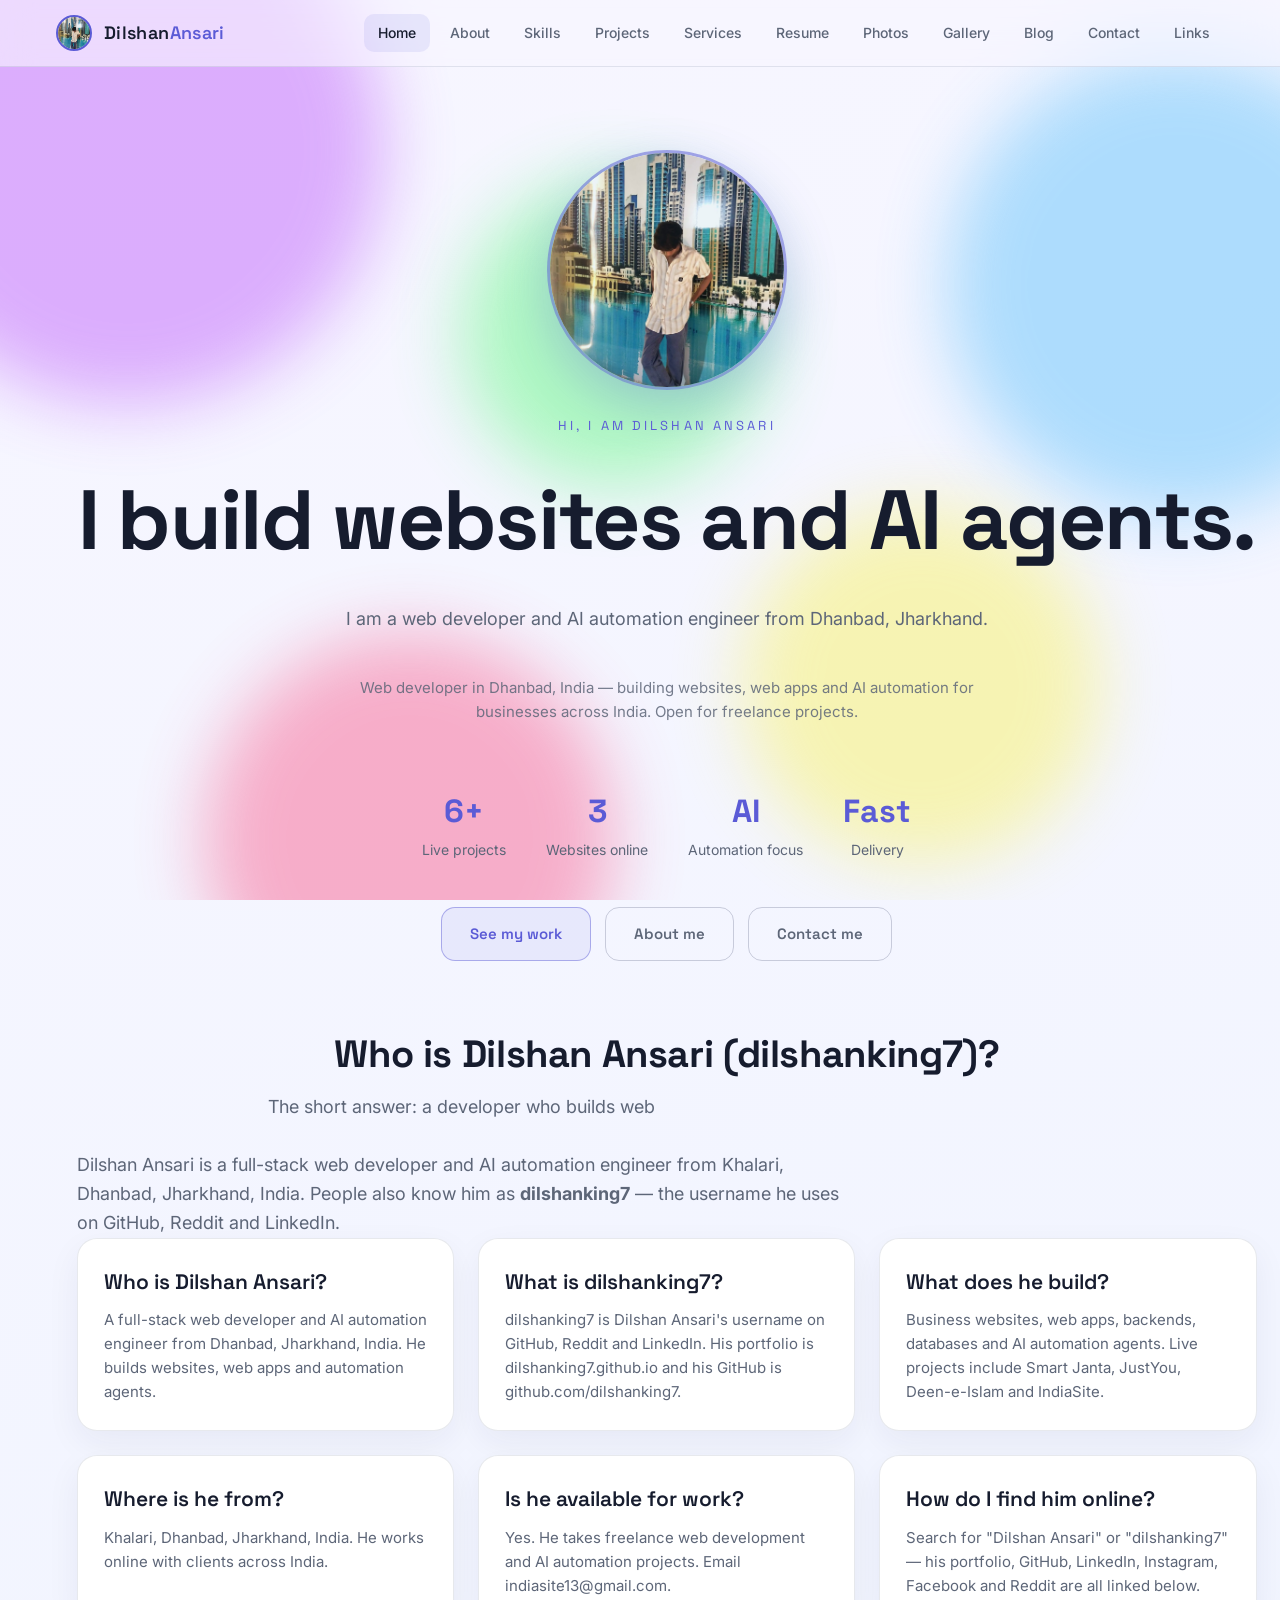
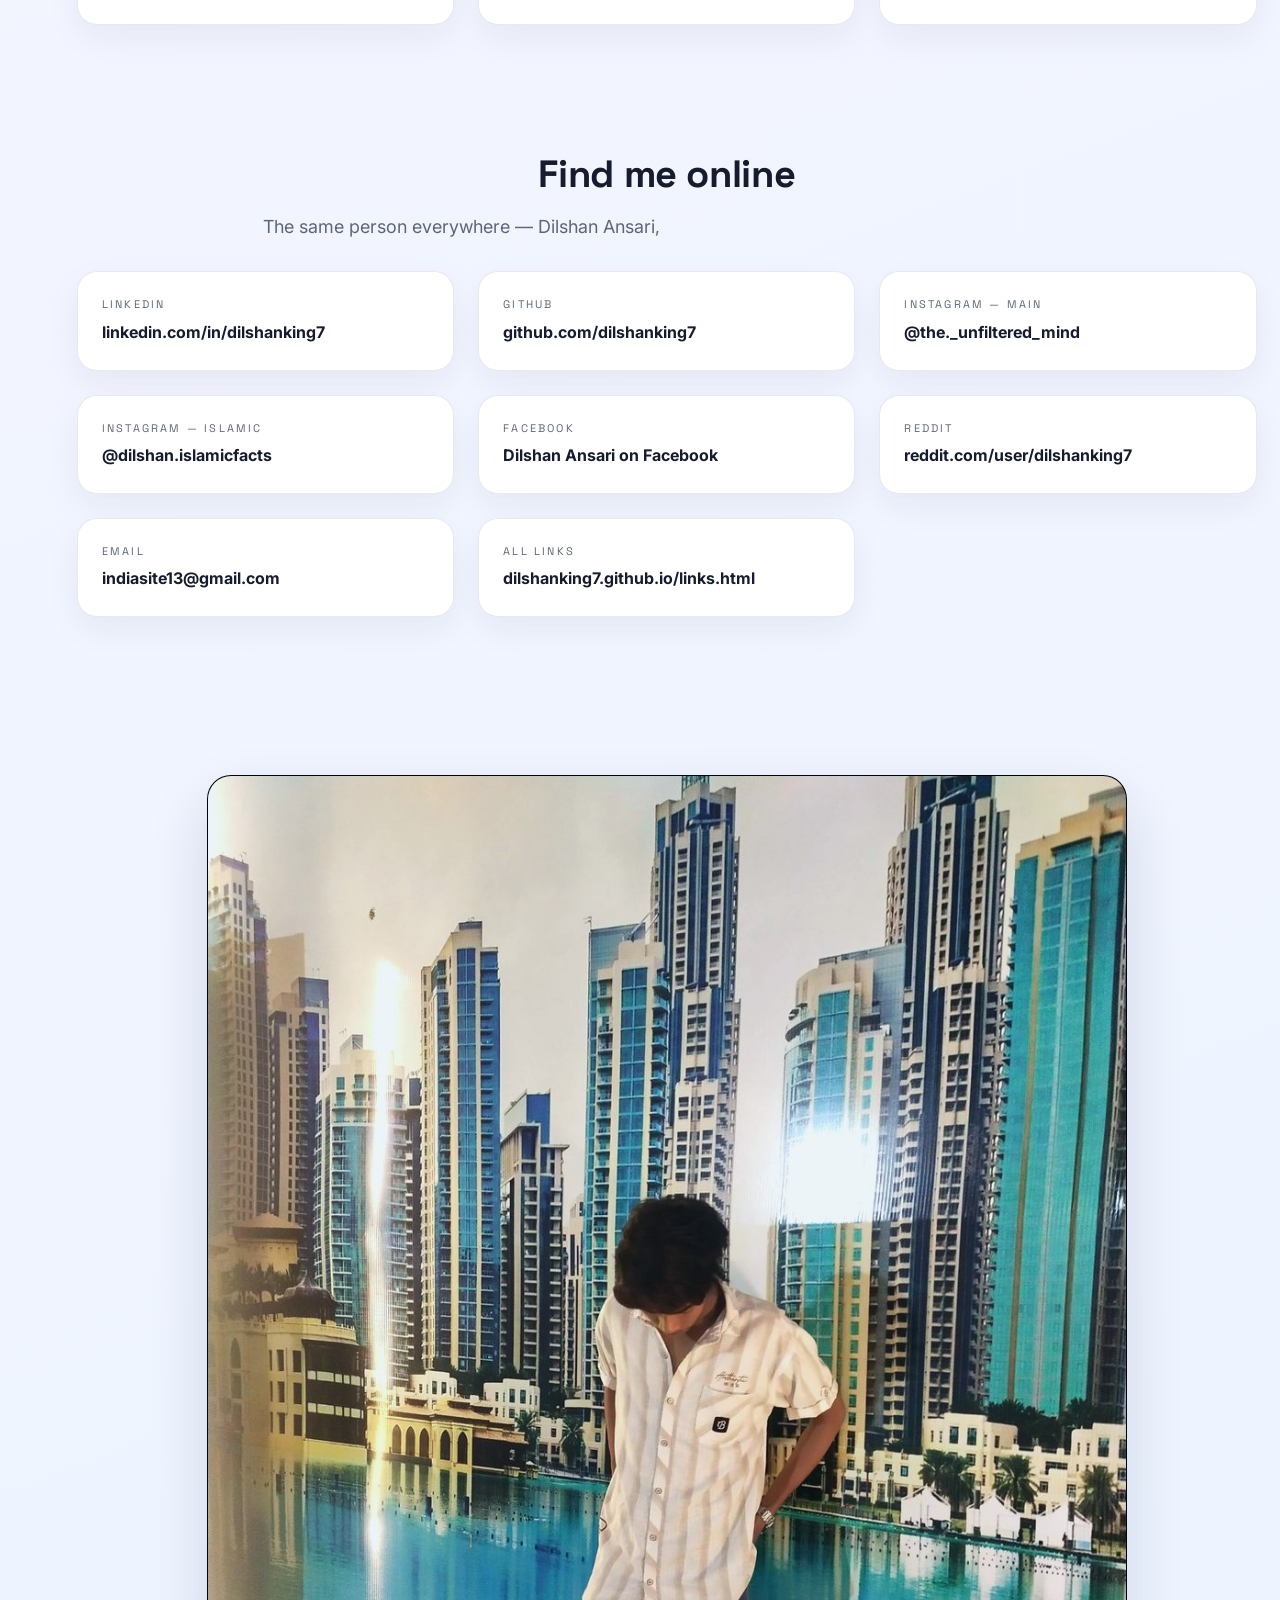
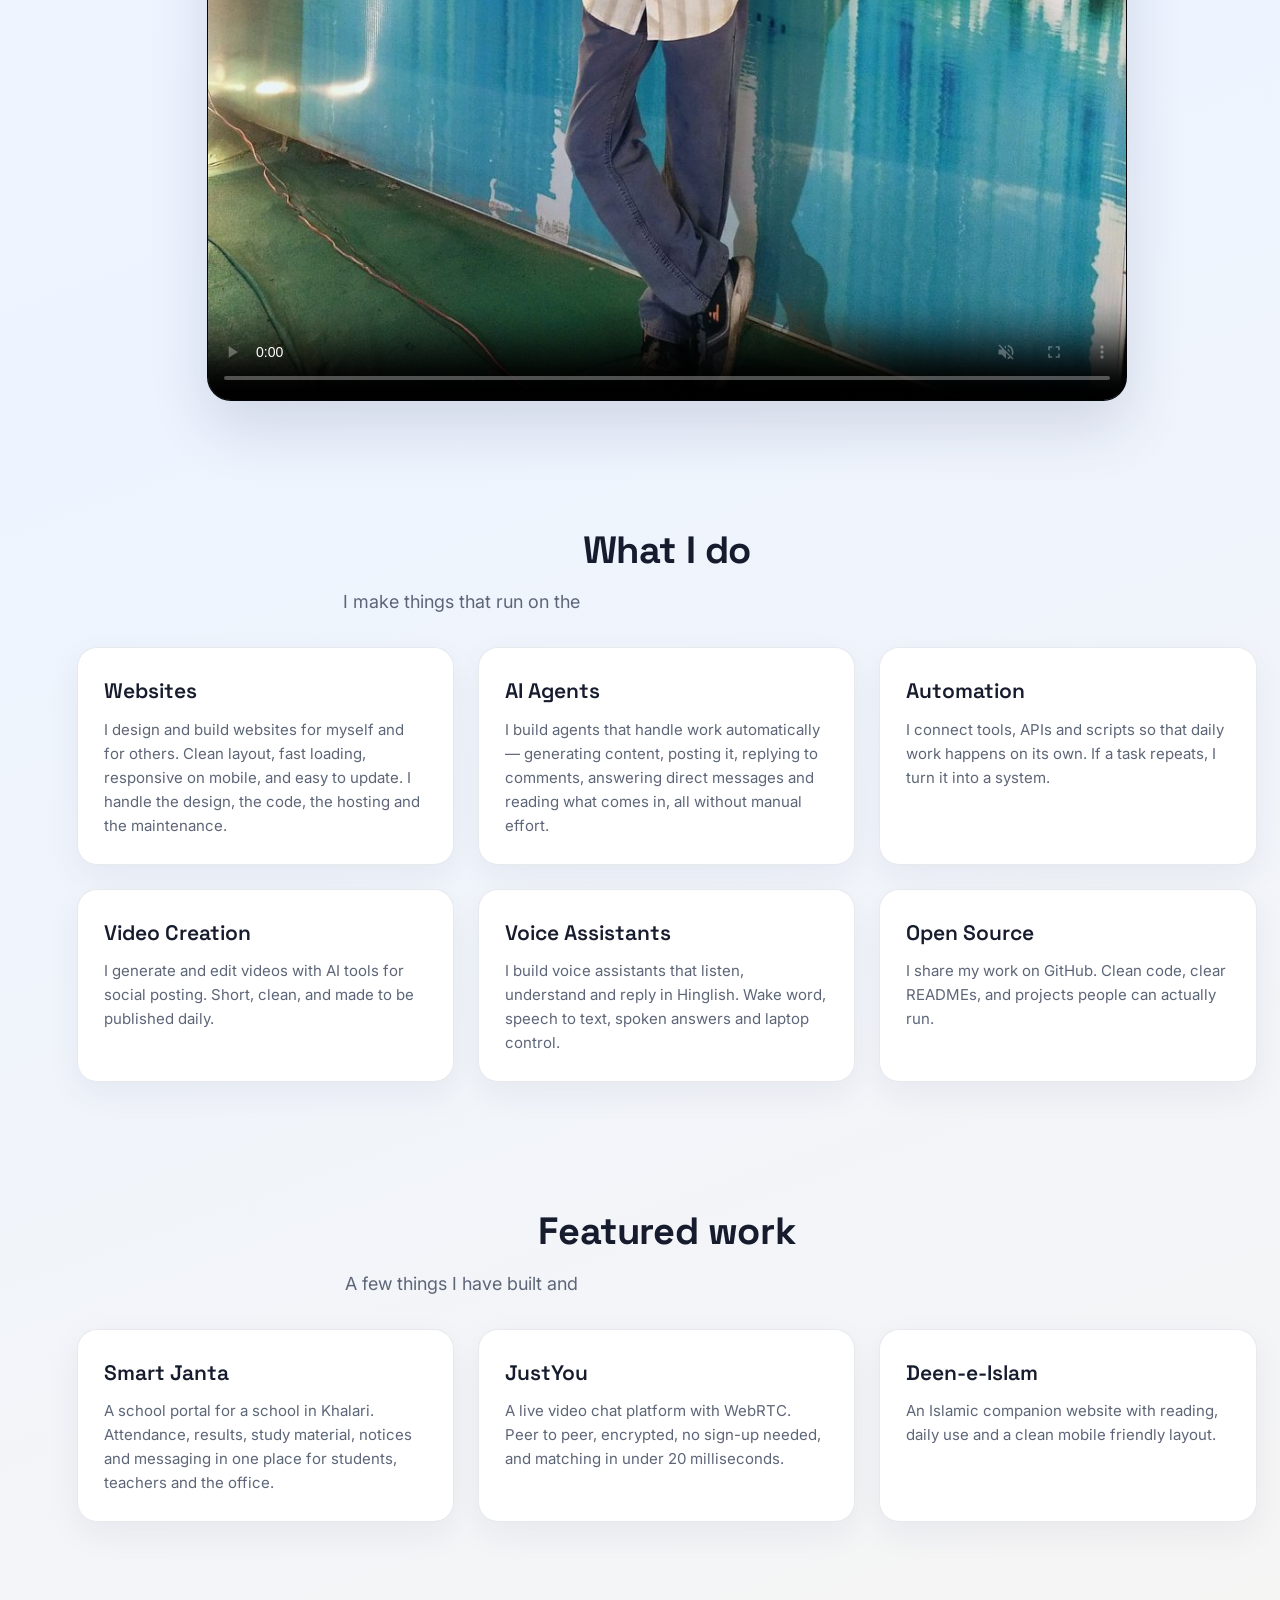
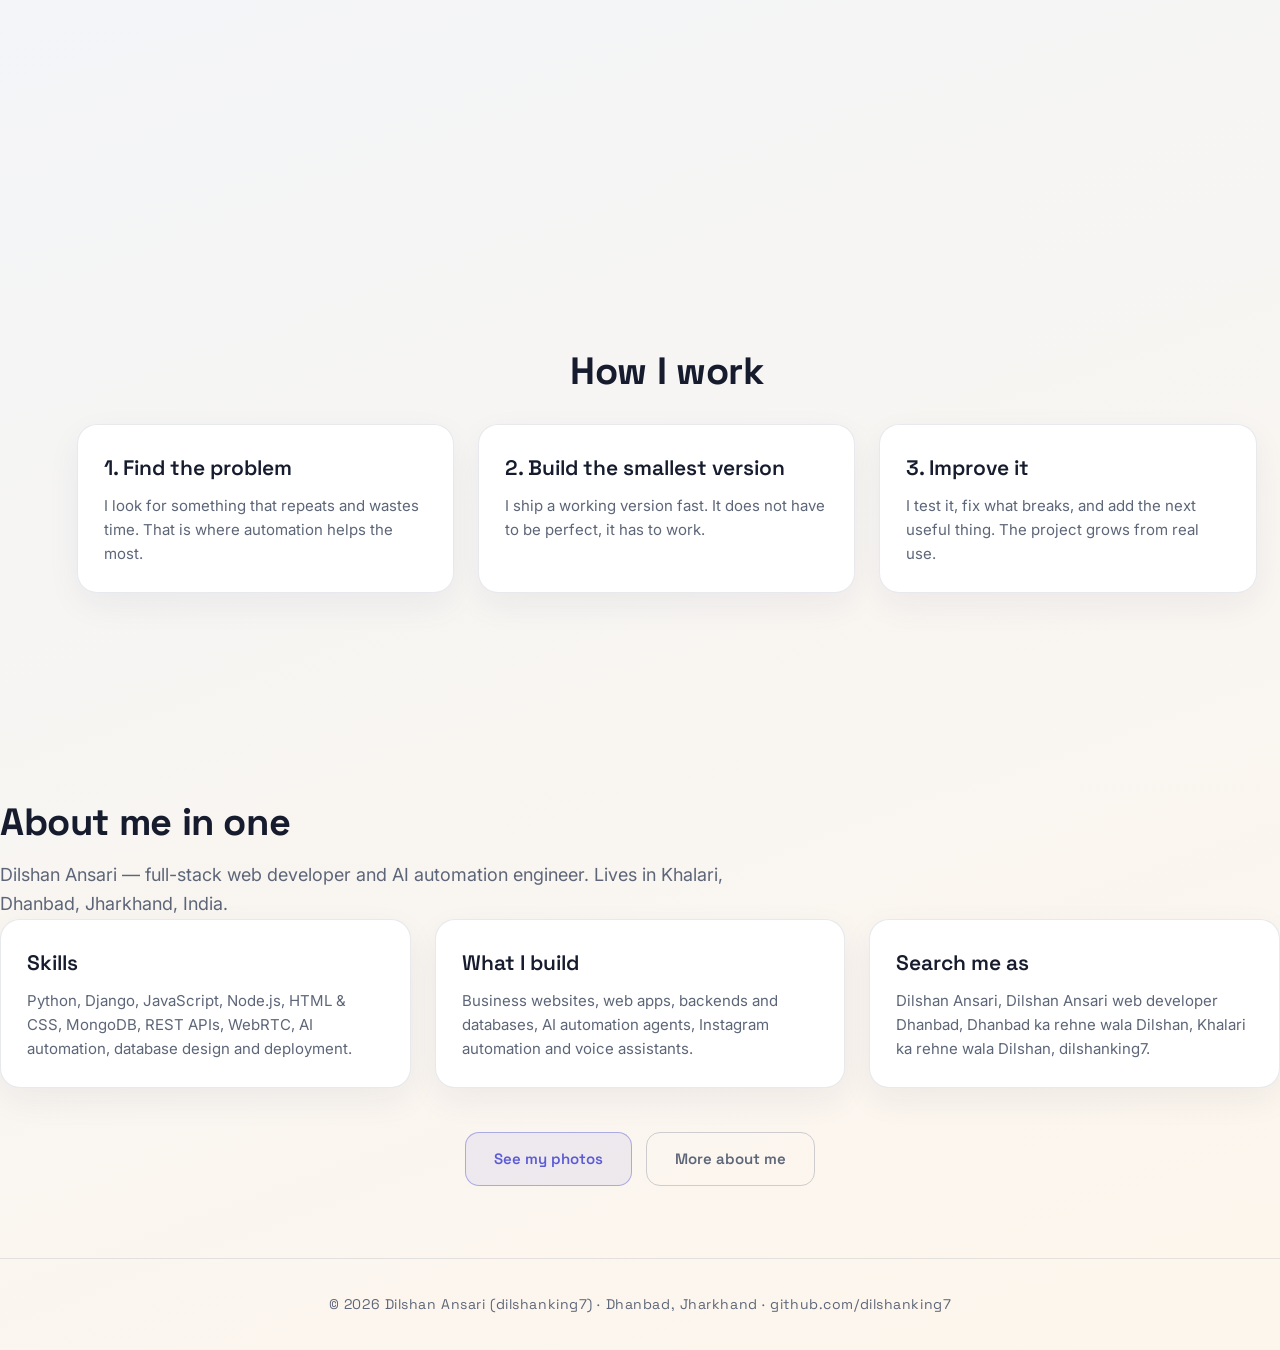
==== commit d3f5982f: "Remove class/student/school references from pages, resume and showreel video" ====
--- a/index.html
+++ b/index.html
@@ -188,13 +188,13 @@
       <div class="dp fade"><img src="assets/dp.jpg" alt="Dilshan Ansari"></div>
       <p class="eyebrow will-type" data-text="Hi, I am Dilshan Ansari"></p>
       <h1 class="will-type" data-text="I build websites and AI agents."></h1>
-      <p class="lead will-type" data-text="I am a Class 10 student from Dhanbad, Jharkhand. I build websites, automation agents and AI tools. I work fast and I like to ship things people can actually use."></p>
+      <p class="lead will-type" data-text="I am a web developer and AI automation engineer from Dhanbad, Jharkhand. I build websites, automation agents and AI tools. I work fast and I like to ship things people can actually use."></p>
       <p class="lead" style="font-size:15px;opacity:.85">Web developer in Dhanbad, India — building websites, web apps and AI automation for businesses across India. Open for freelance projects.</p>
       <div class="stats">
         <div class="stat"><b>6+</b><span>Live projects</span></div>
         <div class="stat"><b>3</b><span>Websites online</span></div>
         <div class="stat"><b>AI</b><span>Automation focus</span></div>
-        <div class="stat"><b>10th</b><span>Class student</span></div>
+        <div class="stat"><b>Fast</b><span>Delivery</span></div>
       </div>
     </section>
 
@@ -211,7 +211,7 @@
       </div>
       <p class="lead">Dilshan Ansari is a full-stack web developer and AI automation engineer from Khalari, Dhanbad, Jharkhand, India. People also know him as <strong>dilshanking7</strong> — the username he uses on GitHub, Reddit and LinkedIn.</p>
       <div class="grid3">
-        <div class="card fade"><h3>Who is Dilshan Ansari?</h3><p>A full-stack web developer and AI automation engineer from Dhanbad, Jharkhand, India. He builds websites, web apps and automation agents, and he is a Class 10 student.</p></div>
+        <div class="card fade"><h3>Who is Dilshan Ansari?</h3><p>A full-stack web developer and AI automation engineer from Dhanbad, Jharkhand, India. He builds websites, web apps and automation agents.</p></div>
         <div class="card fade"><h3>What is dilshanking7?</h3><p>dilshanking7 is Dilshan Ansari's username on GitHub, Reddit and LinkedIn. His portfolio is dilshanking7.github.io and his GitHub is github.com/dilshanking7.</p></div>
         <div class="card fade"><h3>What does he build?</h3><p>Business websites, web apps, backends, databases and AI automation agents. Live projects include Smart Janta, JustYou, Deen-e-Islam and IndiaSite.</p></div>
         <div class="card fade"><h3>Where is he from?</h3><p>Khalari, Dhanbad, Jharkhand, India. He works online with clients across India.</p></div>
